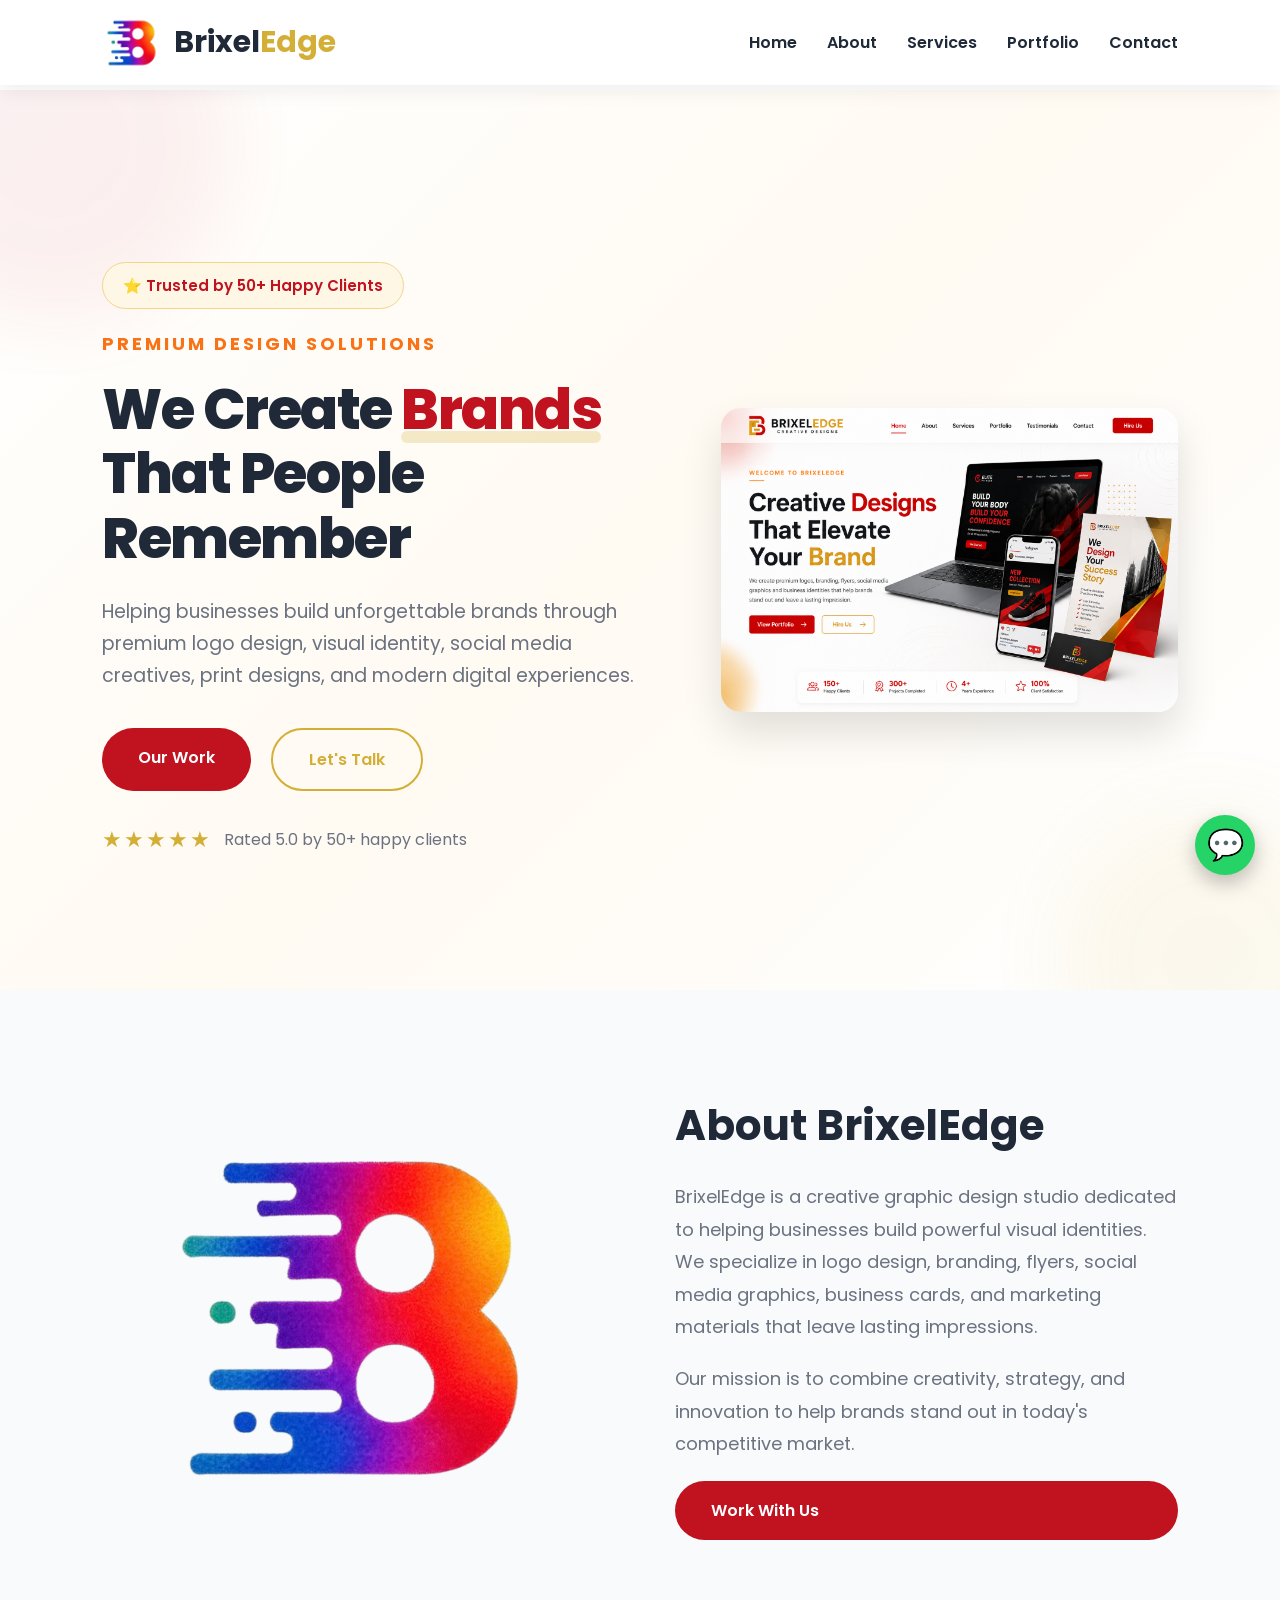
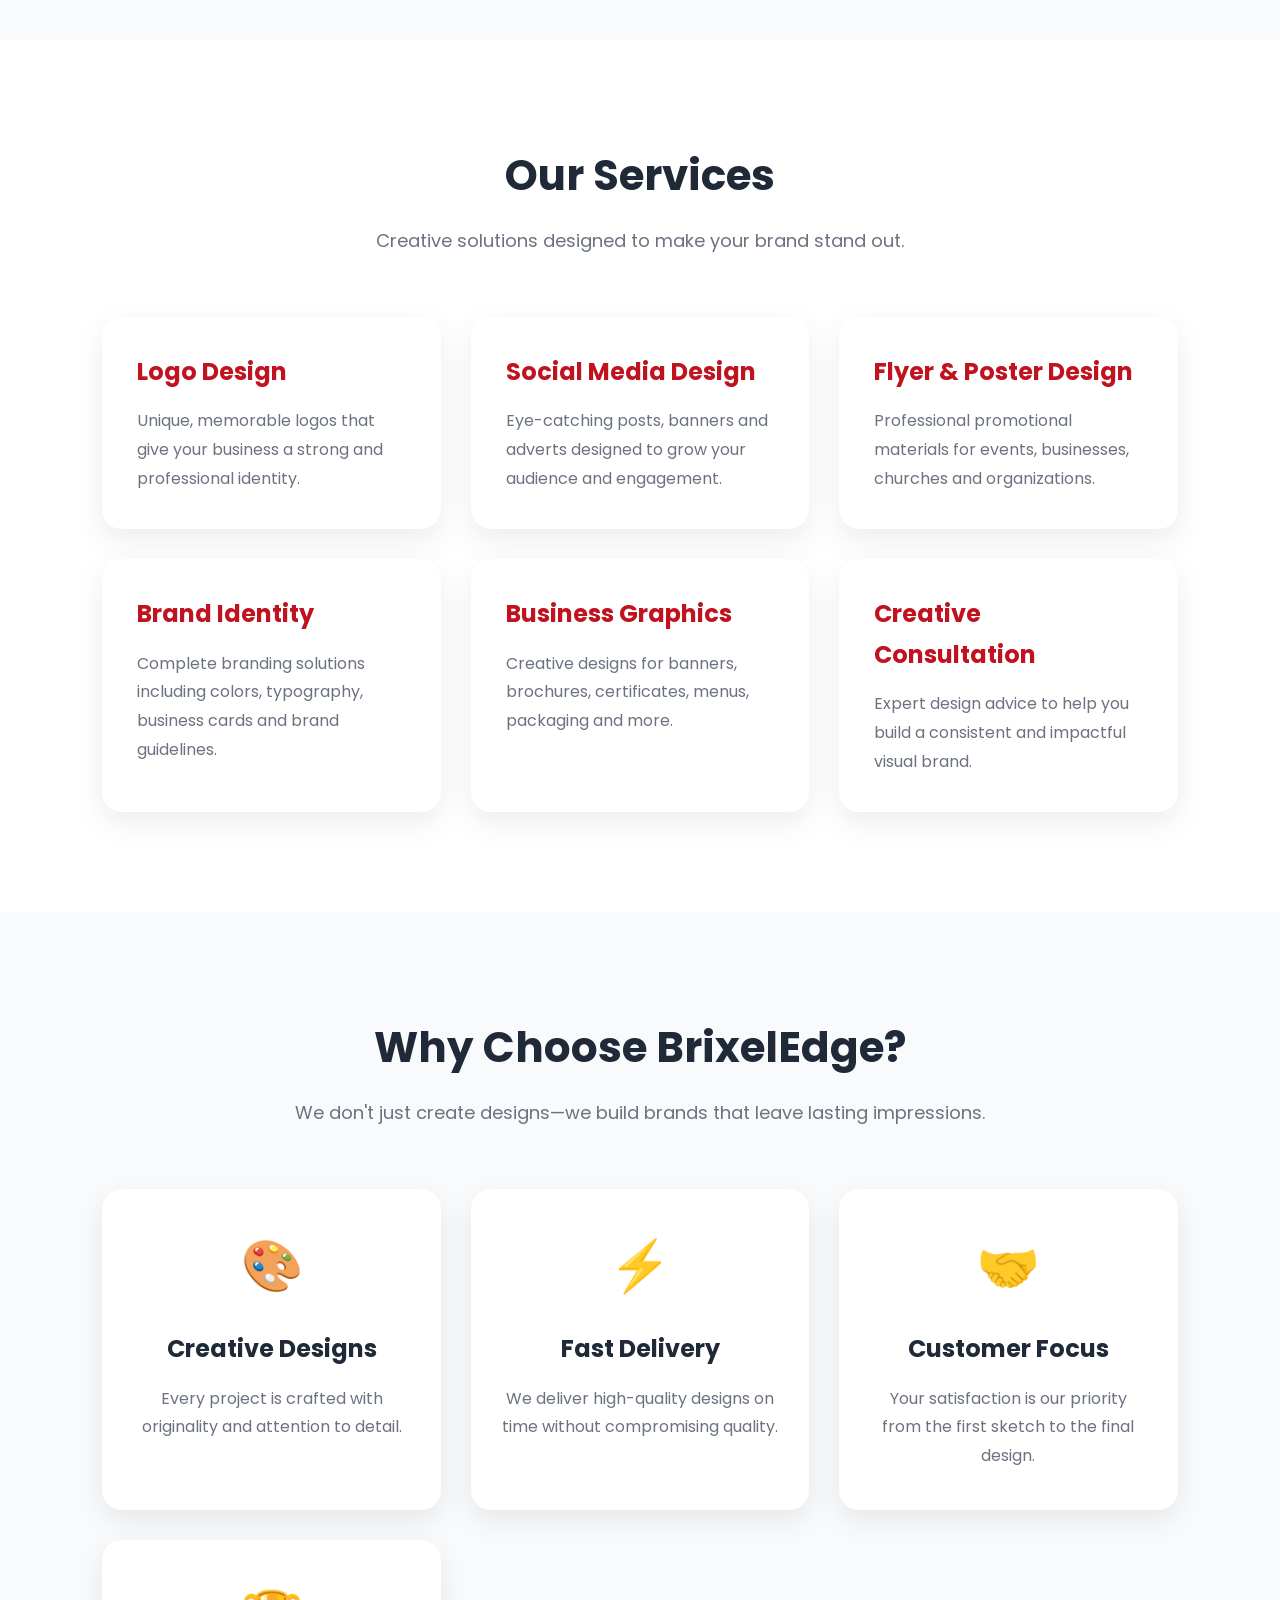
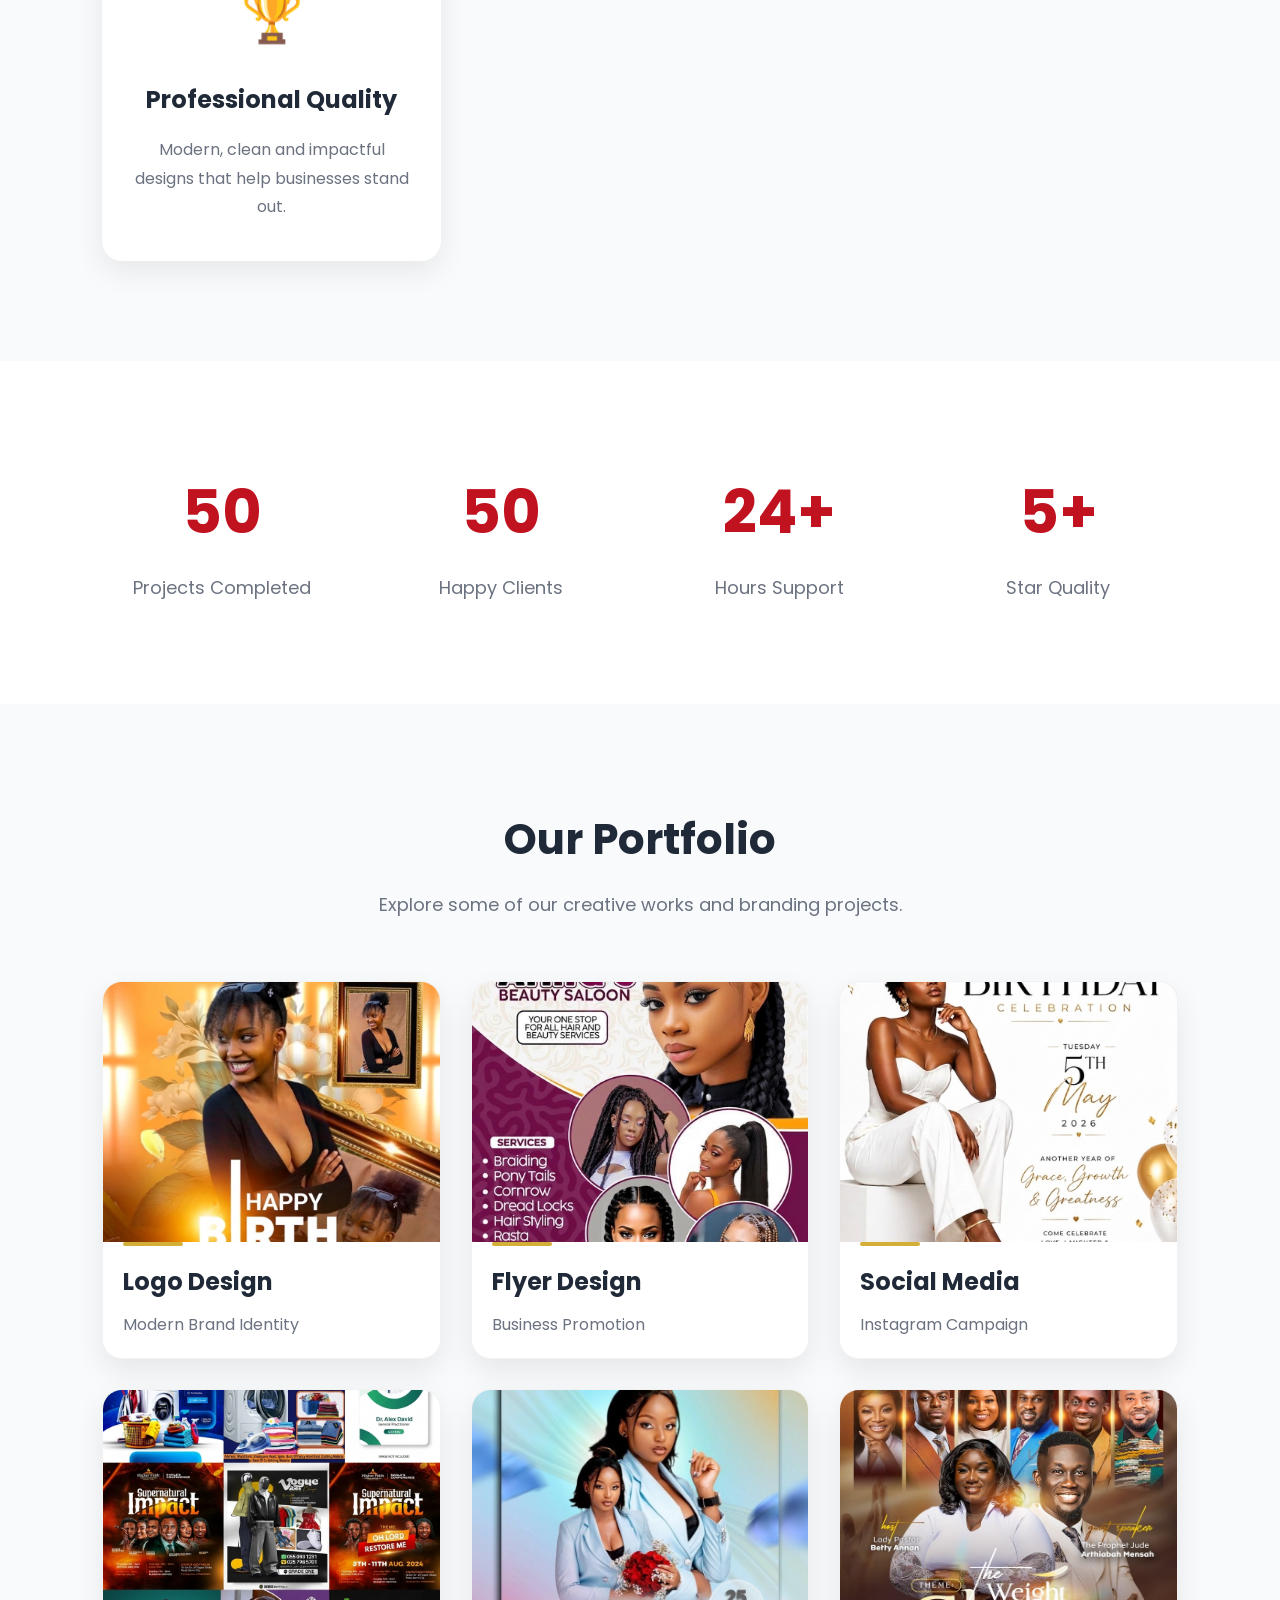
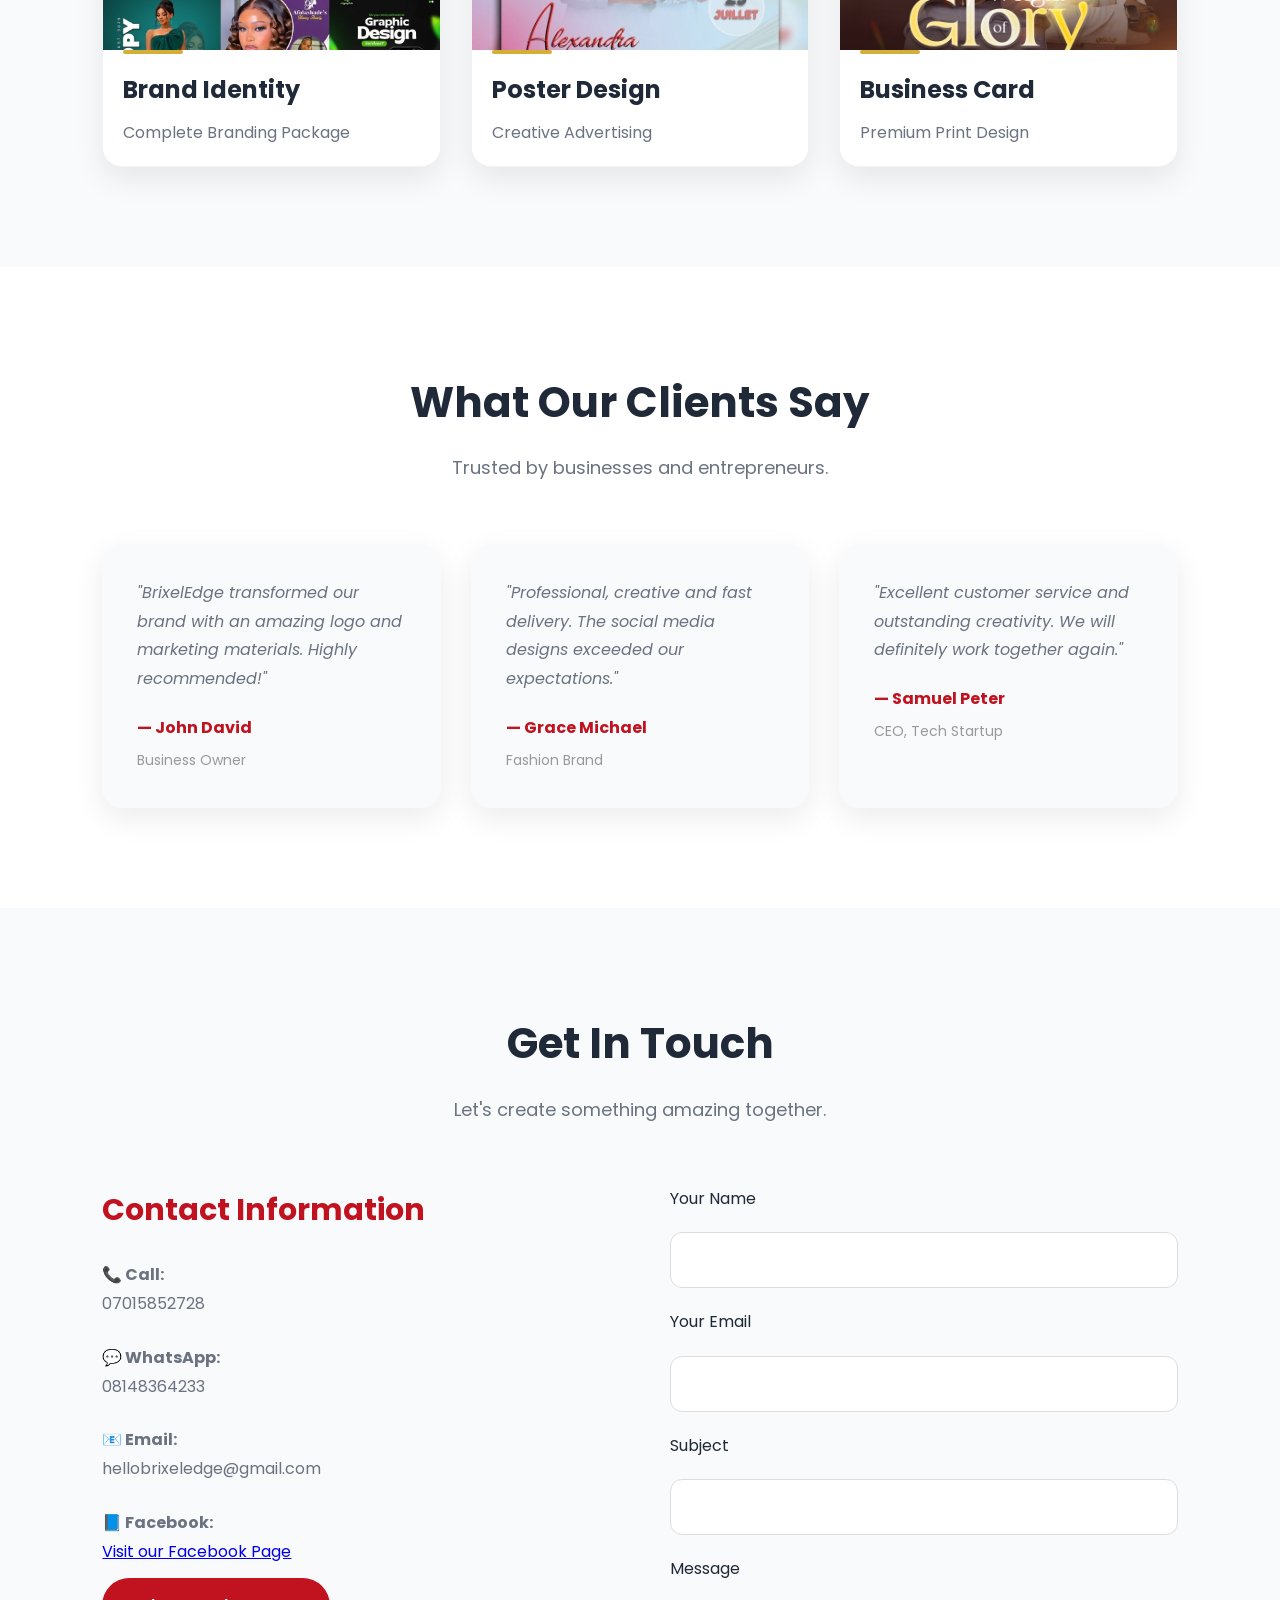
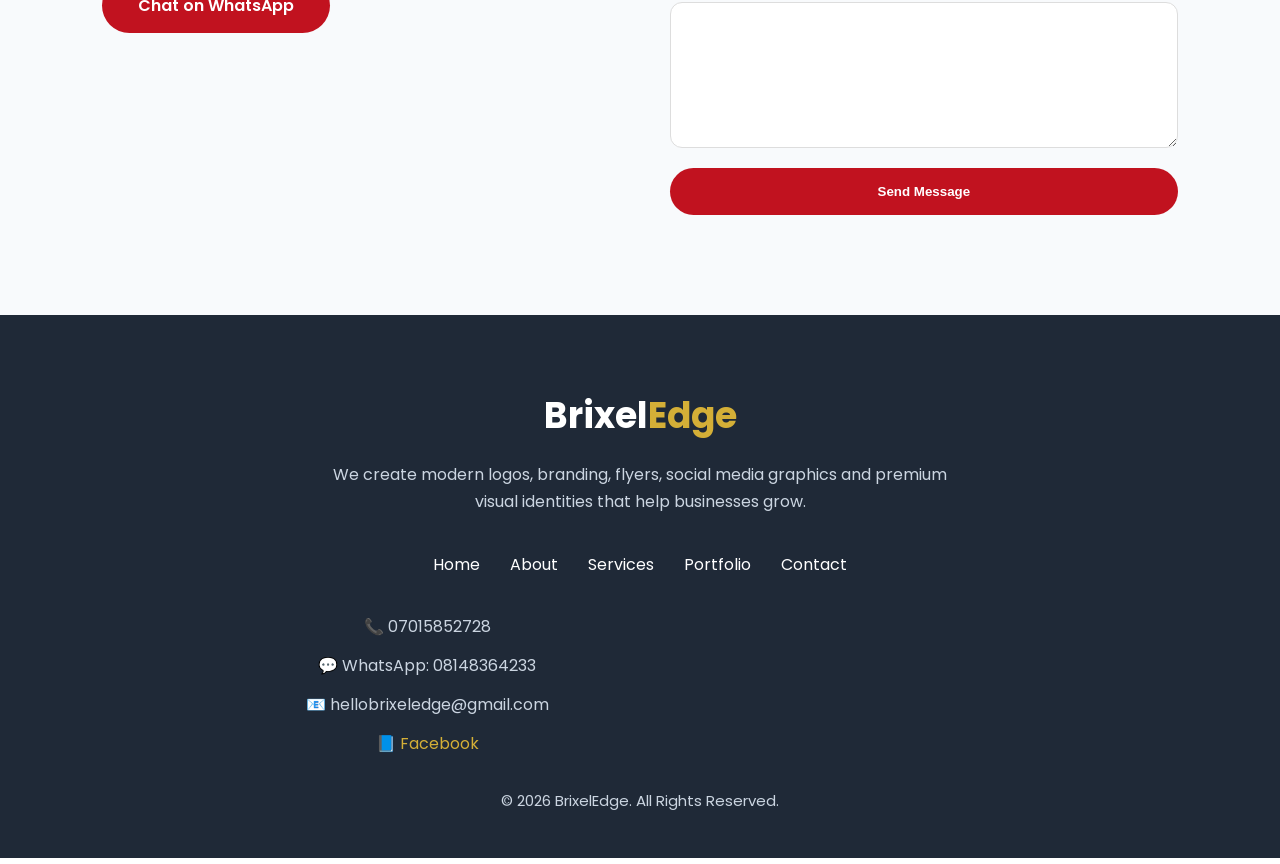
==== index-v2.html @ a03c3522 "Update index-v2.html" ====
<!DOCTYPE html>
<html lang="en">

<head>
<meta charset="UTF-8">
<meta name="viewport" content="width=device-width, initial-scale=1.0">

<title>BrixelEdge | Creative Graphic Design Studio</title>

<meta name="description" content="BrixelEdge is a creative graphic design studio.">

<link rel="stylesheet" href="style-v2.css">

<link rel="preconnect" href="https://fonts.googleapis.com">
<link href="https://fonts.googleapis.com/css2?family=Poppins:wght@300;400;500;600;700;800&display=swap" rel="stylesheet">
<link rel="manifest" href="manifest.json">
<script>
<link rel="apple-touch-icon" href="images/logo.png.png">
<meta name="apple-mobile-web-app-title" content="BrixelEdge">
<meta name="apple-mobile-web-app-capable" content="yes">
<meta name="apple-mobile-web-app-status-bar-style" content="black-translucent">

  if ('serviceWorker' in navigator) {
    navigator.serviceWorker.register('sw.js');
  }
</script>

</head>

<body>

<div id="preloader">
    <div class="loader-content">
        <img src="images/logo.png.png" alt="BrixelEdge Logo">
        <h2>Brixel<span>Edge</span></h2>
    </div>
</div>

<header>

<div class="logo">
<img src="images/logo.png.png" alt="BrixelEdge Logo">
<h1>Brixel<span>Edge</span></h1>
</div>

<button class="menu-toggle" id="menu-toggle">
☰
</button>

<nav id="nav-menu">

<ul>

<li><a href="#home">Home</a></li>

<li><a href="#about">About</a></li>

<li><a href="#services">Services</a></li>

<li><a href="#portfolio">Portfolio</a></li>

<li><a href="#contact">Contact</a></li>

</ul>

</nav>

</header>

<section class="hero fade-up" id="home">

    <div class="hero-text">
        <div class="hero-badge">
    ⭐ Trusted by 50+ Happy Clients
</div>

     <h4>PREMIUM DESIGN SOLUTIONS</h4>

<h1>
    We Create <span>Brands</span><br>
    That People Remember
</h1>

<p>
Helping businesses build unforgettable brands through premium logo design, visual identity, social media creatives, print designs, and modern digital experiences.
</p>
<div class="buttons">
    <a href="#portfolio" class="btn">Our Work</a>
    <a href="#contact" class="btn2">Let's Talk</a>
</div>
<div class="hero-rating">
    <span class="stars">★★★★★</span>
    <span>Rated 5.0 by 50+ happy clients</span>
</div>

    </div>

    <div class="hero-image">
        <img src="images/hero-design.png" alt="BrixelEdge Hero">
    </div>

</section>
<section id="about" class="about fade-up">

    <div class="about-image">
        <img src="images/logo.png.png" alt="BrixelEdge Logo">
    </div>

    <div class="about-content">

        <h2>About BrixelEdge</h2>

        <p>
            BrixelEdge is a creative graphic design studio dedicated to helping businesses build powerful visual identities. We specialize in logo design, branding, flyers, social media graphics, business cards, and marketing materials that leave lasting impressions.
        </p>

        <p>
            Our mission is to combine creativity, strategy, and innovation to help brands stand out in today's competitive market.
        </p>

        <a href="#contact" class="btn">Work With Us</a>

    </div>

</section>
<section id="services" class="services fade-up">

    <div class="section-title">
        <h2>Our Services</h2>
        <p>Creative solutions designed to make your brand stand out.</p>
    </div>

    <div class="services-grid">

        <div class="service-card">
            <h3>Logo Design</h3>

<p>
Unique, memorable logos that give your business a strong and professional identity.
</p>
        </div>

        <div class="service-card">
           <h3>Social Media Design</h3>

<p>
Eye-catching posts, banners and adverts designed to grow your audience and engagement.
</p>
        </div>

        <div class="service-card">
          <h3>Flyer & Poster Design</h3>

<p>
Professional promotional materials for events, businesses, churches and organizations.
</p>
        </div>

        <div class="service-card">
           <h3>Brand Identity</h3>

<p>
Complete branding solutions including colors, typography, business cards and brand guidelines.
</p>
        </div>

        <div class="service-card">
           <h3>Business Graphics</h3>

<p>
Creative designs for banners, brochures, certificates, menus, packaging and more.
</p>
        </div>

        <div class="service-card">
          <h3>Creative Consultation</h3>

<p>
Expert design advice to help you build a consistent and impactful visual brand.
</p>
        </div>

    </div>

</section>
<section id="why-us" class="why-us fade-up">

    <div class="section-title">
        <h2>Why Choose BrixelEdge?</h2>
        <p>We don't just create designs—we build brands that leave lasting impressions.</p>
    </div>

    <div class="why-grid">

        <div class="why-card">
            <div class="why-icon">🎨</div>
            <h3>Creative Designs</h3>
            <p>Every project is crafted with originality and attention to detail.</p>
        </div>

        <div class="why-card">
            <div class="why-icon">⚡</div>
            <h3>Fast Delivery</h3>
            <p>We deliver high-quality designs on time without compromising quality.</p>
        </div>

        <div class="why-card">
            <div class="why-icon">🤝</div>
            <h3>Customer Focus</h3>
            <p>Your satisfaction is our priority from the first sketch to the final design.</p>
        </div>

        <div class="why-card">
            <div class="why-icon">🏆</div>
            <h3>Professional Quality</h3>
            <p>Modern, clean and impactful designs that help businesses stand out.</p>
        </div>

    </div>

</section>
<section class="stats fade-up">

    <div class="stats-grid">

        <div class="stat-box">
            <h2 class="counter" data-target="100">0</h2>
            <p>Projects Completed</p>
        </div>

        <div class="stat-box">
            <h2 class="counter" data-target="50">0</h2>
            <p>Happy Clients</p>
        </div>

        <div class="stat-box">
            <h2 class="counter" data-target="24">0</h2>
            <p>Hours Support</p>
        </div>

        <div class="stat-box">
            <h2 class="counter" data-target="5">0</h2>
            <p>Star Quality</p>
        </div>

    </div>

</section>
<section id="portfolio" class="portfolio fade-up">

    <div class="section-title">
        <h2>Our Portfolio</h2>
        <p>Explore some of our creative works and branding projects.</p>
    </div>

    <div class="portfolio-grid">

        <div class="portfolio-card">
         <img src="images/portfolio1.png" alt="Portfolio 1" onclick="openImage(this.src)">
            <div class="portfolio-info">
                <h3>Logo Design</h3>
                <p>Modern Brand Identity</p>
            </div>
        </div>

        <div class="portfolio-card">
         <img src="images/portfolio2.png" alt="Portfolio 2" onclick="openImage(this.src)">
            <div class="portfolio-info">
                <h3>Flyer Design</h3>
                <p>Business Promotion</p>
            </div>
        </div>

        <div class="portfolio-card">
         <img src="images/portfolio3.png" alt="Portfolio 3" onclick="openImage(this.src)">
            <div class="portfolio-info">
                <h3>Social Media</h3>
                <p>Instagram Campaign</p>
            </div>
        </div>

        <div class="portfolio-card">
       <img src="images/portfolio4.png" alt="Portfolio 4" onclick="openImage(this.src)">
            <div class="portfolio-info">
                <h3>Brand Identity</h3>
                <p>Complete Branding Package</p>
            </div>
        </div>

        <div class="portfolio-card">
           <img src="images/portfolio5.jpeg" alt="Portfolio 5" onclick="openImage(this.src)">
            <div class="portfolio-info">
                <h3>Poster Design</h3>
                <p>Creative Advertising</p>
            </div>
        </div>

        <div class="portfolio-card">
           <img src="images/portfolio6.jpeg" alt="Portfolio 6" onclick="openImage(this.src)">
            <div class="portfolio-info">
                <h3>Business Card</h3>
                <p>Premium Print Design</p>
            </div>
        </div>

    </div>

</section>
<section id="testimonials" class="testimonials fade-up">

    <div class="section-title">
        <h2>What Our Clients Say</h2>
        <p>Trusted by businesses and entrepreneurs.</p>
    </div>

    <div class="testimonial-grid">

        <div class="testimonial-card">
            <p>
                "BrixelEdge transformed our brand with an amazing logo and marketing materials. Highly recommended!"
            </p>

            <h4>— John David</h4>
            <span>Business Owner</span>
        </div>

        <div class="testimonial-card">
            <p>
                "Professional, creative and fast delivery. The social media designs exceeded our expectations."
            </p>

            <h4>— Grace Michael</h4>
            <span>Fashion Brand</span>
        </div>

        <div class="testimonial-card">
            <p>
                "Excellent customer service and outstanding creativity. We will definitely work together again."
            </p>

            <h4>— Samuel Peter</h4>
            <span>CEO, Tech Startup</span>
        </div>

    </div>

</section>
<section id="contact" class="contact fade-up">

    <div class="section-title">
        <h2>Get In Touch</h2>
        <p>Let's create something amazing together.</p>
    </div>

    <div class="contact-container">

        <div class="contact-info">

           <h3>Contact Information</h3>

<p><strong>📞 Call:</strong><br>07015852728</p>

<p><strong>💬 WhatsApp:</strong><br>08148364233</p>

<p><strong>📧 Email:</strong><br>hellobrixeledge@gmail.com</p>

<p><strong>📘 Facebook:</strong><br>
<a href="https://www.facebook.com/share/1DG3oZrETn/?mibextid=wwXIfr" target="_blank">
Visit our Facebook Page
</a>
</p>

<a href="https://wa.me/2348148364233" class="btn" target="_blank">
Chat on WhatsApp
</a>

        </div>

      <form class="contact-form" action="https://formspree.io/f/xykqlvlw" method="POST">

    <label for="name">Your Name</label>
    <input type="text" id="name" name="name" required>

    <label for="email">Your Email</label>
    <input type="email" id="email" name="email" required>

    <label for="subject">Subject</label>
    <input type="text" id="subject" name="subject">

    <label for="message">Message</label>
    <textarea id="message" name="message" rows="6" required></textarea>

    <input type="hidden" name="_subject" value="New Contact Form Submission">

    <button type="submit" class="btn">
        Send Message
    </button>

</form>

    </div>

</section>
<footer>

    <div class="footer-content">

        <h2>Brixel<span>Edge</span></h2>

        <p>
            We create modern logos, branding, flyers, social media graphics and premium visual identities that help businesses grow.
        </p>

        <div class="footer-links">

            <a href="#home">Home</a>
            <a href="#about">About</a>
            <a href="#services">Services</a>
            <a href="#portfolio">Portfolio</a>
            <a href="#contact">Contact</a>

        </div>

        <div class="footer-contact">

            <p>📞 07015852728</p>

            <p>💬 WhatsApp: 08148364233</p>

            <p>📧 hellobrixeledge@gmail.com</p>

            <p>
                📘
                <a href="https://www.facebook.com/share/1DG3oZrETn/?mibextid=wwXIfr" target="_blank">
                    Facebook
                </a>
            </p>

        </div>

        <p class="copyright">
            © 2026 BrixelEdge. All Rights Reserved.
        </p>

    </div>

</footer>

<a href="https://wa.me/2348148364233"
   class="whatsapp-float"
   target="_blank">
    💬
</a>
<div id="lightbox" class="lightbox">

    <span class="close" onclick="closeImage()">&times;</span>

    <img id="lightbox-img" src="" alt="Portfolio Preview">

</div>
<button id="topBtn" title="Go to top">↑</button>
<script src="script.js"></script>

</body>

</html>
---- style-v2.css ----
/* ===========================
   BRIXELEDGE V2
=========================== */

*{
    margin:0;
    padding:0;
    box-sizing:border-box;
    scroll-behavior:smooth;
}

body{
    font-family:'Poppins',sans-serif;
    background:#FFFFFF;
    color:#1F2937;
    line-height:1.7;
    padding-top:90px;
}

/* ===========================
   HEADER
=========================== */

header{
    position:fixed;
    top:0;
    left:0;
    width:100%;
    height:85px;
    background:#FFFFFF;
    display:flex;
    justify-content:space-between;
    align-items:center;
    padding:0 8%;
    box-shadow:0 4px 20px rgba(0,0,0,.08);
    z-index:1000;
}

/* Logo */

.logo{
    display:flex;
    align-items:center;
    gap:12px;
}

.logo img{
    width:60px;
    height:60px;
    object-fit:contain;
}

.logo h1{
    font-size:30px;
    font-weight:700;
    color:#1F2937;
}

.logo span{
    color:#D4AF37;
}

/* Navigation */

nav ul{
    display:flex;
    list-style:none;
    gap:30px;
}

nav ul li a{
    text-decoration:none;
    color:#1F2937;
    font-weight:600;
    font-size:16px;
    transition:.3s;
    position:relative;
}

nav ul li a:hover{
    color:#C1121F;
}

nav ul li a::after{
    content:"";
    position:absolute;
    left:0;
    bottom:-6px;
    width:0;
    height:2px;
    background:#C1121F;
    transition:.3s;
}

nav ul li a:hover::after{
    width:100%;
}

/* Hamburger */

.menu-toggle{
    display:none;
    background:none;
    border:none;
    font-size:36px;
    color:#C1121F;
    cursor:pointer;
}
/* ===========================
   HERO
=========================== */

.hero{
    min-height:100vh;
    display:grid;
    grid-template-columns:1.1fr 0.9fr;
    align-items:center;
    gap:60px;
    padding:120px 8% 80px;
    background:linear-gradient(135deg,#ffffff,#fffaf2,#ffffff);
    position:relative;
    overflow:hidden;
}

.hero::before{
    content:"";
    position:absolute;
    width:350px;
    height:350px;
    background:#C1121F;
    opacity:.06;
    border-radius:50%;
    top:-120px;
    left:-120px;
    filter:blur(40px);
}

.hero::after{
    content:"";
    position:absolute;
    width:300px;
    height:300px;
    background:#D4AF37;
    opacity:.08;
    border-radius:50%;
    bottom:-120px;
    right:-80px;
    filter:blur(40px);
}

.hero-text{
    position:relative;
    z-index:2;
}
.hero-badge{
    display:inline-block;
    background:#FFF7E6;
    color:#C1121F;
    padding:10px 20px;
    border-radius:50px;
    font-size:15px;
    font-weight:600;
    margin-bottom:20px;
    border:1px solid #F3D58A;
}

.hero-text h4{
    color:#F97316;
    font-size:18px;
    letter-spacing:3px;
    margin-bottom:18px;
}

.hero-text h1{
    font-size:56px;
    line-height:1.15;
    color:#1F2937;
    margin-bottom:25px;
    font-weight:800;
    letter-spacing:-1.5px;
}

.hero-text h1 span{
    color:#C1121F;
    position:relative;
}
.hero-text h1 span::after{
    content:"";
    position:absolute;
    left:0;
    bottom:6px;
    width:100%;
    height:12px;
    background:#D4AF37;
    opacity:.25;
    z-index:-1;
    border-radius:30px;
}

.hero-text p{
    max-width:550px;
    color:#6B7280;
    font-size:19px;
    margin-bottom:35px;
}

.hero-image{
    display:flex;
    justify-content:center;
    align-items:center;
    position:relative;
    z-index:2;
}

.hero-image img{
    width:100%;
    max-width:480px;
    height:auto;
    border-radius:20px;
    box-shadow:0 20px 40px rgba(0,0,0,.12);
    animation:float 4s ease-in-out infinite;
}
.hero-image img{
    animation:float 4s ease-in-out infinite;
}

@keyframes float{

    0%{
        transform:translateY(0);
    }

    50%{
        transform:translateY(-15px);
    }

    100%{
        transform:translateY(0);
    }

}
/* ===========================
   ABOUT
=========================== */

.about{
    display:grid;
    grid-template-columns:1fr 1fr;
    gap:70px;
    align-items:center;
    padding:100px 8%;
    background:#F8FAFC;
}

.about-image{
    display:flex;
    justify-content:center;
}

.about-image img{
    width:100%;
    max-width:420px;
    height:auto;
    display:block;
}

.about-content h2{
    font-size:42px;
    color:#1F2937;
    margin-bottom:20px;
}

.about-content p{
    font-size:18px;
    color:#6B7280;
    margin-bottom:20px;
    line-height:1.8;
}
.about-content{
    display:flex;
    flex-direction:column;
    justify-content:center;
}
/* ===========================
   STATISTICS
=========================== */

.stats{
    padding:80px 8%;
    background:transparent;
}

.stats-grid{
    display:grid;
    grid-template-columns:repeat(auto-fit,minmax(220px,1fr));
    gap:40px;
    align-items:center;
}

.stat-box{
    text-align:center;
    padding:20px;
}

.stat-box h2{
    font-size:60px;
    color:#C1121F;
    font-weight:700;
    margin-bottom:10px;
}

.stat-box p{
    font-size:18px;
    color:#6B7280;
    margin:0;
}
/* ===========================
   PORTFOLIO
=========================== */

.portfolio{
    padding:100px 8%;
    background:#F8FAFC;
}

.portfolio-grid{
    display:grid;
    grid-template-columns:repeat(auto-fit,minmax(320px,1fr));
    gap:30px;
    align-items:start;
}

.portfolio-card{
    background:#FFFFFF;
    border-radius:20px;
    overflow:hidden;
    box-shadow:0 12px 30px rgba(0,0,0,.08);
    transition:all .4s ease;
    border:1px solid rgba(0,0,0,.05);
}

.portfolio-card:hover{
    transform:translateY(-12px);
    box-shadow:0 25px 50px rgba(0,0,0,.15);
    border-color:#D4AF37;
}

.portfolio-card img{
    width:100%;
    height:260px;
    object-fit:cover;
    display:block;
    transition:transform .5s ease;
}

.portfolio-card:hover img{
    transform:scale(1.08);
}

.portfolio-info h3{
    margin-bottom:8px;
    font-size:24px;
    color:#1F2937;
    font-weight:700;
}

.portfolio-info p{
    color:#6B7280;
    font-size:16px;
}

.portfolio-info{
    padding:20px;
    background:#fff;
    flex:1;
    position:relative;
}

.portfolio-info::before{
    content:"";
    position:absolute;
    top:0;
    left:20px;
    width:60px;
    height:4px;
    background:#D4AF37;
    border-radius:10px;
}
/* ===========================
   TESTIMONIALS
=========================== */

.testimonials{
    padding:100px 8%;
    background:#FFFFFF;
}

.testimonial-grid{
    display:grid;
    grid-template-columns:repeat(auto-fit,minmax(300px,1fr));
    gap:30px;
}

.testimonial-card{
    background:#F8FAFC;
    padding:35px;
    border-radius:20px;
    box-shadow:0 10px 30px rgba(0,0,0,.08);
    transition:.3s;
}

.testimonial-card:hover{
    transform:translateY(-8px);
}

.testimonial-card p{
    color:#6B7280;
    line-height:1.8;
    font-style:italic;
    margin-bottom:20px;
}

.testimonial-card h4{
    color:#C1121F;
    margin-bottom:5px;
}

.testimonial-card span{
    color:#999;
    font-size:14px;
}
.buttons{
    display:flex;
    gap:20px;
    margin-top:20px;
    flex-wrap:wrap;
}
/* ===========================
   CONTACT
=========================== */

.contact{
    padding:100px 8%;
    background:#F8FAFC;
}

.contact-container{
    display:grid;
    grid-template-columns:1fr 1fr;
    gap:60px;
    align-items:start;
}

.contact-info h3{
    color:#C1121F;
    margin-bottom:25px;
    font-size:30px;
}

.contact-info p{
    margin-bottom:25px;
    color:#6B7280;
    line-height:1.8;
}

.contact-form{
    display:flex;
    flex-direction:column;
    gap:20px;
}

.contact-form input,
.contact-form textarea{
    padding:18px;
    border:1px solid #ddd;
    border-radius:12px;
    font-size:16px;
    outline:none;
}

.contact-form input:focus,
.contact-form textarea:focus{
    border-color:#C1121F;
}

.contact-form button{
    border:none;
    cursor:pointer;
}
/* ===========================
   FOOTER
=========================== */

footer{
    background:#1F2937;
    color:#FFFFFF;
    padding:70px 8% 30px;
    text-align:center;
}

.footer-content h2{
    font-size:36px;
    margin-bottom:15px;
}

.footer-content h2 span{
    color:#D4AF37;
}

.footer-content p{
    color:#CBD5E1;
    max-width:650px;
    margin:15px auto;
}

.footer-links{
    display:flex;
    justify-content:center;
    gap:30px;
    flex-wrap:wrap;
    margin:35px 0;
}

.footer-links a{
    color:#FFFFFF;
    text-decoration:none;
    transition:.3s;
}

.footer-links a:hover{
    color:#F97316;
}
.footer-contact{
    margin:30px 0;
}

.footer-contact p{
    margin:12px 0;
}

.footer-contact a{
    color:#D4AF37;
    text-decoration:none;
}

.footer-contact a:hover{
    color:#F97316;
}
/* ===========================
   WHATSAPP BUTTON
=========================== */

.whatsapp-float{
    position:fixed;
    right:25px;
    bottom:25px;
    width:60px;
    height:60px;
    background:#25D366;
    color:white;
    border-radius:50%;
    display:flex;
    justify-content:center;
    align-items:center;
    text-decoration:none;
    font-size:30px;
    box-shadow:0 8px 20px rgba(0,0,0,.25);
    transition:.3s;
    z-index:999;
}

.whatsapp-float:hover{
    transform:scale(1.1);
}
.copyright{
    margin-top:30px;
    font-size:15px;
    color:#94A3B8;
}
/* ===========================
   SERVICES
=========================== */

.services{
    padding:100px 8%;
    background:#FFFFFF;
}

.section-title{
    text-align:center;
    margin-bottom:60px;
}

.section-title h2{
    font-size:42px;
    color:#1F2937;
    margin-bottom:15px;
}

.section-title p{
    color:#6B7280;
    font-size:18px;
}

.services-grid{
    display:grid;
    grid-template-columns:repeat(auto-fit,minmax(280px,1fr));
    gap:30px;
}

.service-card{
    background:#FFFFFF;
    border-radius:20px;
    padding:35px;
    box-shadow:0 10px 30px rgba(0,0,0,.08);
    transition:.3s;
}

.service-card:hover{
    transform:translateY(-10px);
    border-bottom:5px solid #C1121F;
}

.service-card h3{
    color:#C1121F;
    margin-bottom:15px;
    font-size:24px;
}

.service-card p{
    color:#6B7280;
    line-height:1.8;
}
/* ===========================
   WHY CHOOSE US
=========================== */

.why-us{
    padding:100px 8%;
    background:#F8FAFC;
}

.why-grid{
    display:grid;
    grid-template-columns:repeat(auto-fit,minmax(250px,1fr));
    gap:30px;
    margin-top:50px;
}

.why-card{
    background:#FFFFFF;
    padding:35px 30px;
    border-radius:20px;
    text-align:center;
    box-shadow:0 10px 30px rgba(0,0,0,.08);
    transition:.35s;
    border-bottom:4px solid transparent;
}

.why-card:hover{
    transform:translateY(-10px);
    border-bottom:4px solid #C1121F;
    box-shadow:0 20px 40px rgba(0,0,0,.12);
}

.why-icon{
    font-size:50px;
    margin-bottom:20px;
}

.why-card h3{
    font-size:24px;
    color:#1F2937;
    margin-bottom:15px;
}

.why-card p{
    color:#6B7280;
    line-height:1.8;
}

.btn,
.btn2{
    padding:16px 36px;
    border-radius:50px;
    text-decoration:none;
    font-weight:600;
    transition:.3s;
}

.btn{
    background:#C1121F;
    color:#fff;
}

.btn:hover{
    background:#F97316;
    transform:translateY(-3px);
}

.btn2{
    border:2px solid #D4AF37;
    color:#D4AF37;
}

.btn2:hover{
    background:#D4AF37;
    color:#1F2937;
    transform:translateY(-3px);
}
.hero-rating{
    display:flex;
    align-items:center;
    gap:12px;
    margin-top:30px;
    font-size:16px;
    color:#6B7280;
    flex-wrap:wrap;
}

.stars{
    color:#D4AF37;
    font-size:22px;
    letter-spacing:2px;
}

/* ===========================
   MOBILE
=========================== */

@media (max-width:768px){

header{
    padding:0 5%;
}
.why-grid{
    grid-template-columns:1fr;
}
.stats-grid{
    grid-template-columns:repeat(2,1fr);
    gap:25px;
}

.stat-box h2{
    font-size:48px;
}

.stat-box{
    padding:10px;
}

.logo img{
    width:50px;
    height:50px;
}

.logo h1{
    font-size:24px;
}

.menu-toggle{
    display:block;
}

nav{
    display:none;
    position:absolute;
    top:85px;
    left:0;
    width:100%;
    background:#FFFFFF;
    box-shadow:0 10px 20px rgba(0,0,0,.08);
}
.about{
    grid-template-columns:1fr;
    text-align:center;
}

.about-image{
    order:-1;
}
nav.active{
    display:block;
}
.hero{
    grid-template-columns:1fr;
    text-align:center;
    gap:50px;
    padding:120px 6% 60px;
}

.hero-text h1{
    font-size:42px;
}

.hero-text p{
    margin:0 auto 30px;
}

.buttons{
    justify-content:center;
}

.hero-image img{
    max-width:320px;
}
.contact-container{
    grid-template-columns:1fr;
}
nav ul{
    display:flex;
    flex-direction:column;
    gap:20px;
    padding:25px 0;
    align-items:center;
}
.service-card{
    border:1px solid #eee;
}

.service-card:hover{
    transform:translateY(-12px);
    box-shadow:0 20px 45px rgba(0,0,0,.12);
}

.service-card h3{
    margin:20px 0 15px;
    color:#C1121F;
}

.service-card p{
    color:#6B7280;
    line-height:1.8;
}

}  /* <-- Add this line */

/* ===========================
   LIGHTBOX
=========================== */
.lightbox{
    display:none;
    position:fixed;
    top:0;
    left:0;
    width:100%;
    height:100%;
    background:rgba(0,0,0,.9);
    justify-content:center;
    align-items:center;
    z-index:9999;
}

.lightbox img{
    max-width:90%;
    max-height:85%;
    border-radius:12px;
    box-shadow:0 20px 50px rgba(0,0,0,.4);
}

.close{
    position:absolute;
    top:25px;
    right:40px;
    font-size:50px;
    color:#fff;
    cursor:pointer;
    font-weight:bold;
}

.portfolio-card img{
    cursor:pointer;
}
/* ===========================
   SCROLL ANIMATIONS
=========================== */

.fade-up{
    opacity:0;
    transform:translateY(50px);
    transition:all .8s ease;
}

.fade-up.show{
    opacity:1;
    transform:translateY(0);
}
/* ===========================
   BACK TO TOP BUTTON
=========================== */

#topBtn{
    display:none;
    position:fixed;
    bottom:140px;
    right:25px;
    z-index:999;
    border:none;
    outline:none;
    background:#C1121F;
    color:#fff;
    cursor:pointer;
    width:55px;
    height:55px;
    border-radius:50%;
    font-size:24px;
    box-shadow:0 10px 25px rgba(0,0,0,.2);
    transition:.3s;
}

#topBtn:hover{
    background:#F97316;
    transform:translateY(-5px);
}
/* ===========================
   PRELOADER
=========================== */

#preloader{
    position:fixed;
    top:0;
    left:0;
    width:100%;
    height:100%;
    background:#ffffff;
    display:flex;
    justify-content:center;
    align-items:center;
    z-index:9999;
    transition:opacity .6s ease, visibility .6s ease;
}

.loader-content{
    display:flex;
    flex-direction:column;
    align-items:center;
}

.loader-content img{
    width:90px;
    height:90px;
    object-fit:contain;
    animation:spin 2s linear infinite;
}

.loader-content h2{
    margin-top:20px;
    font-size:32px;
    color:#1F2937;
}

.loader-content span{
    color:#D4AF37;
}

@keyframes spin{
    from{
        transform:rotate(0deg);
    }
    to{
        transform:rotate(360deg);
    }
}

#preloader.hide{
    opacity:0;
    visibility:hidden;
}
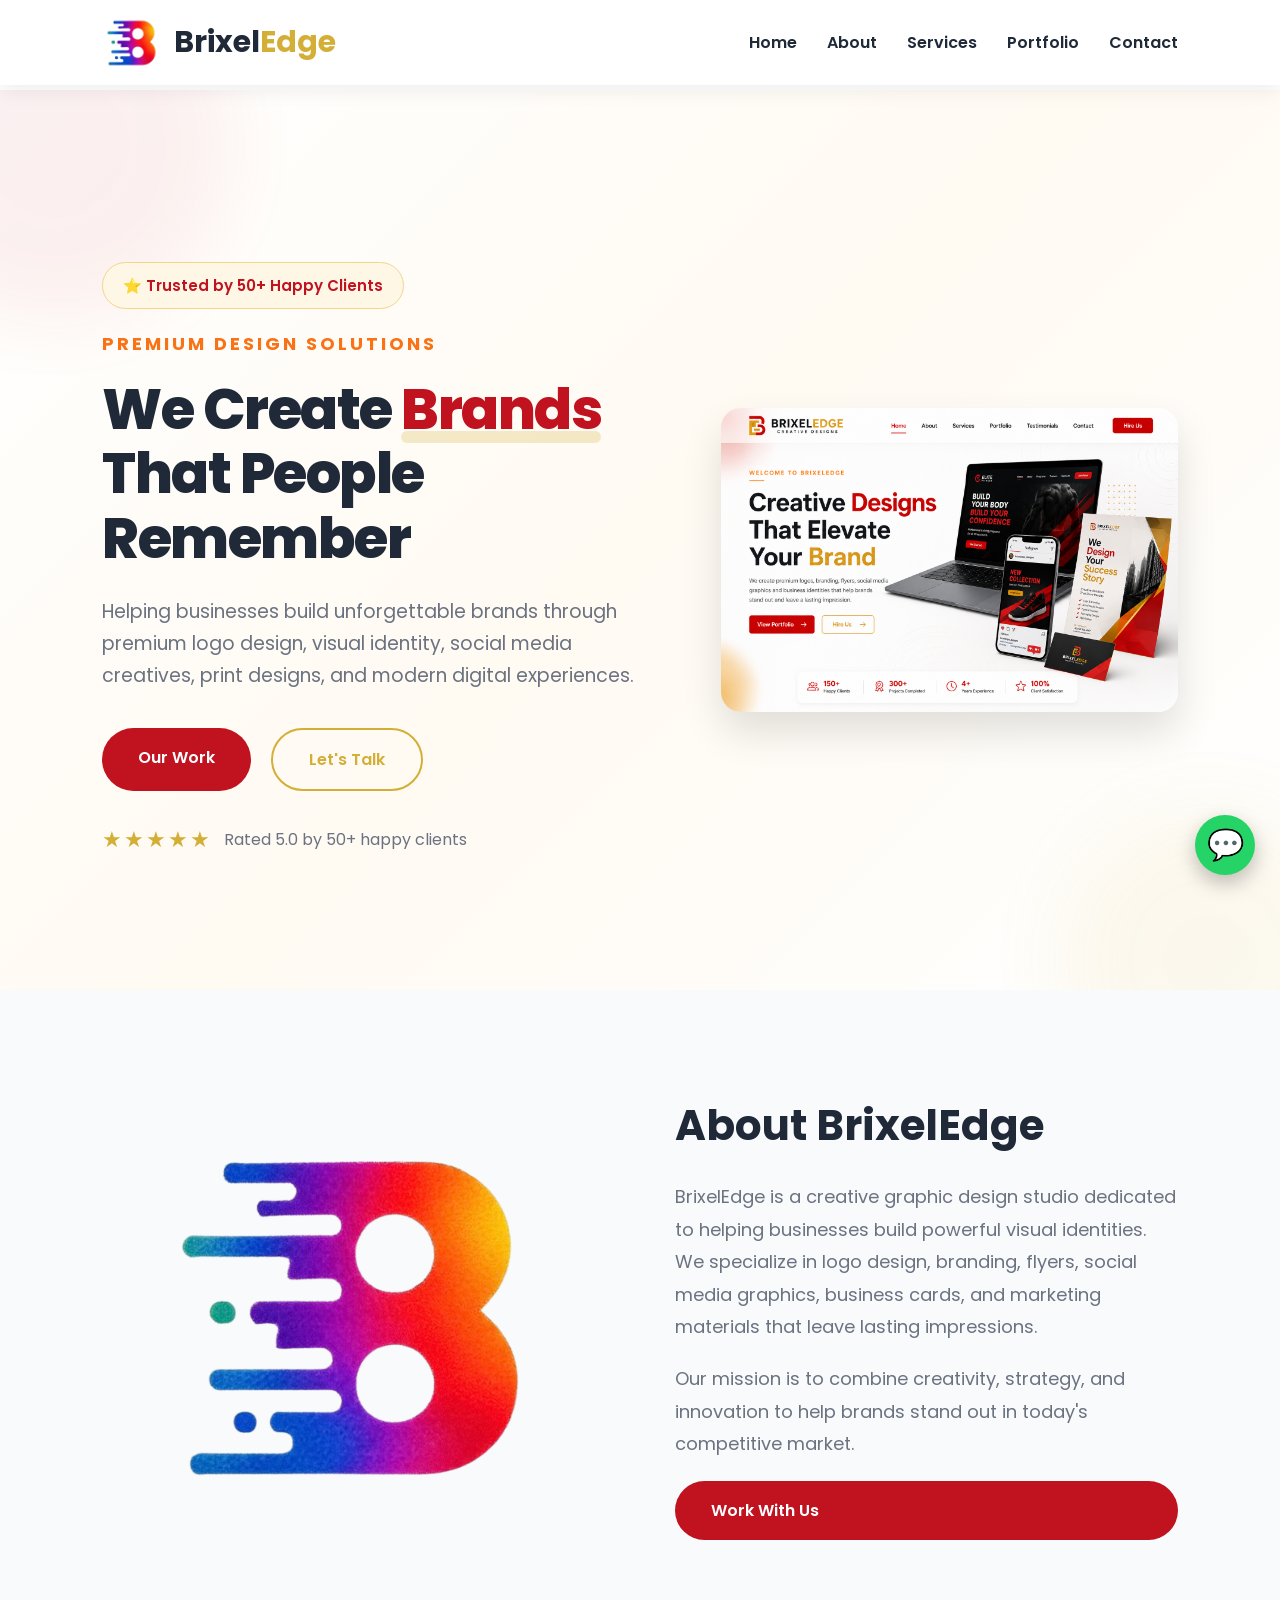
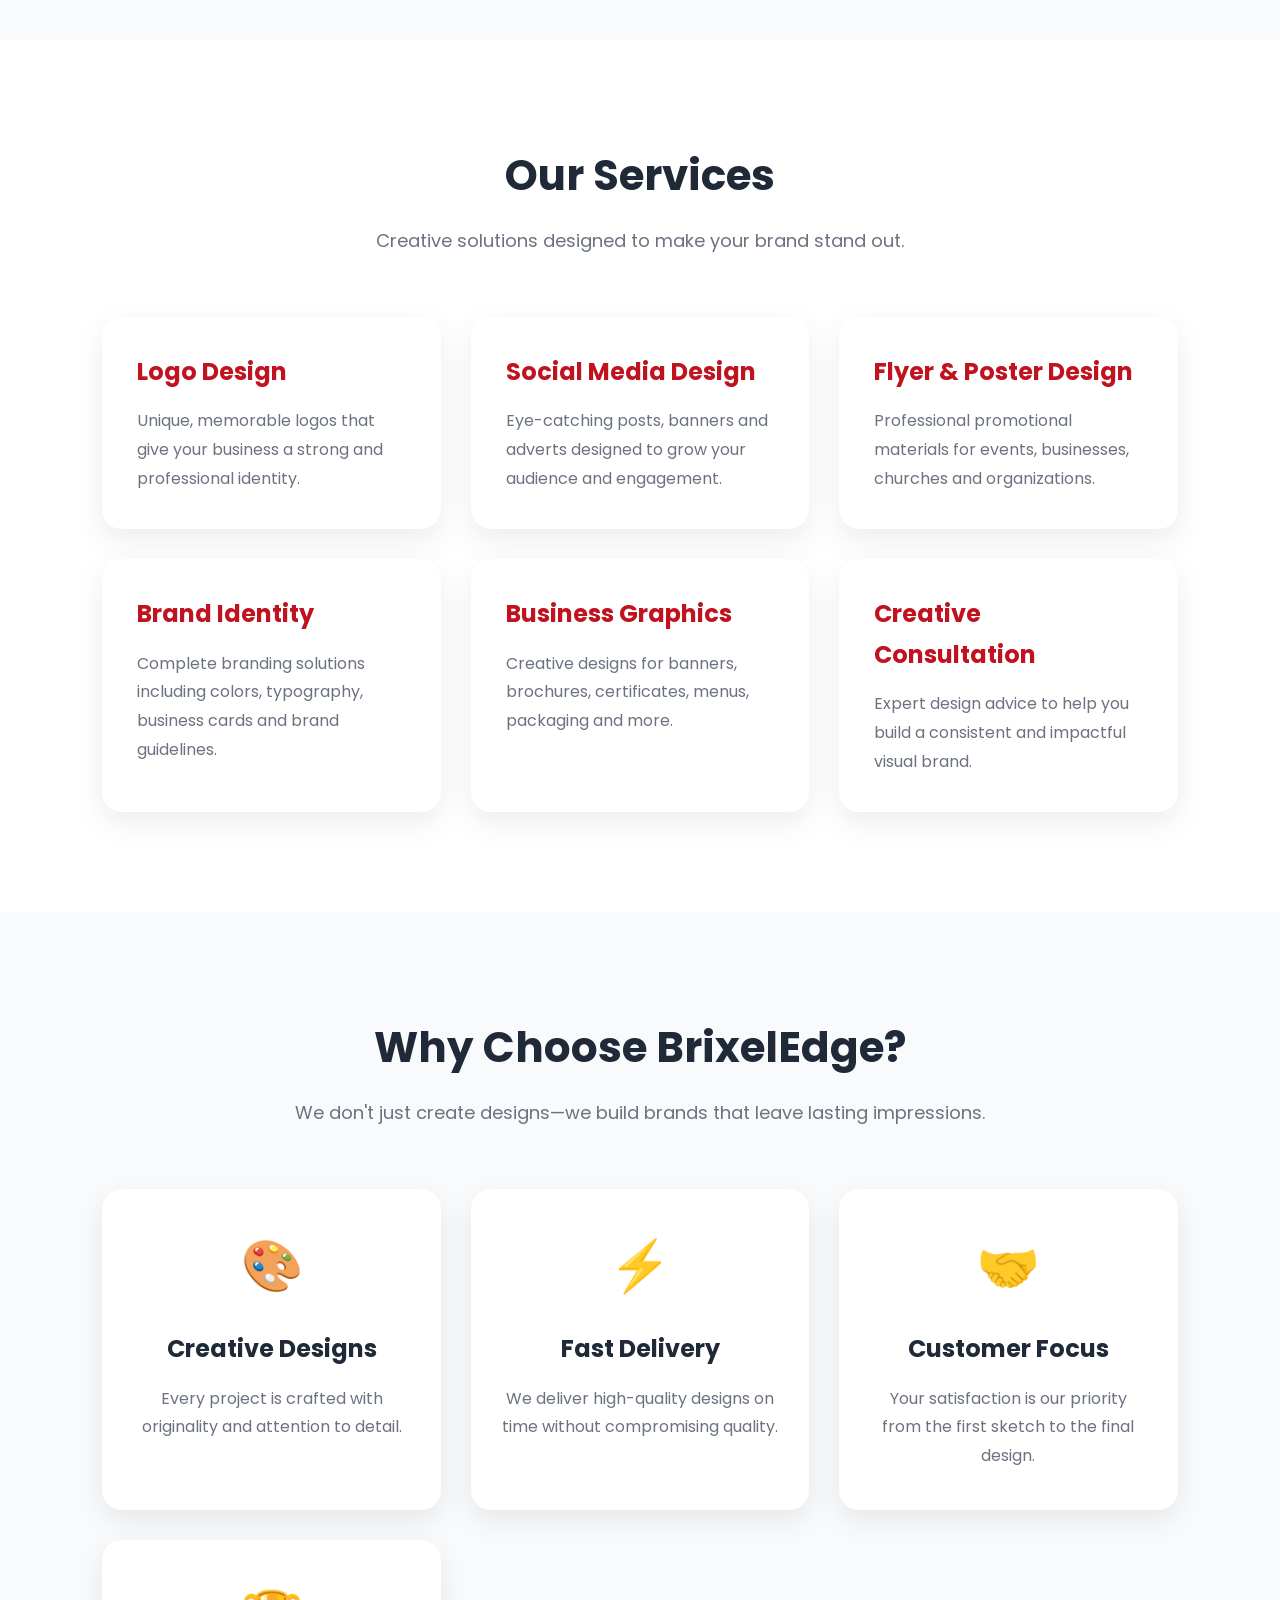
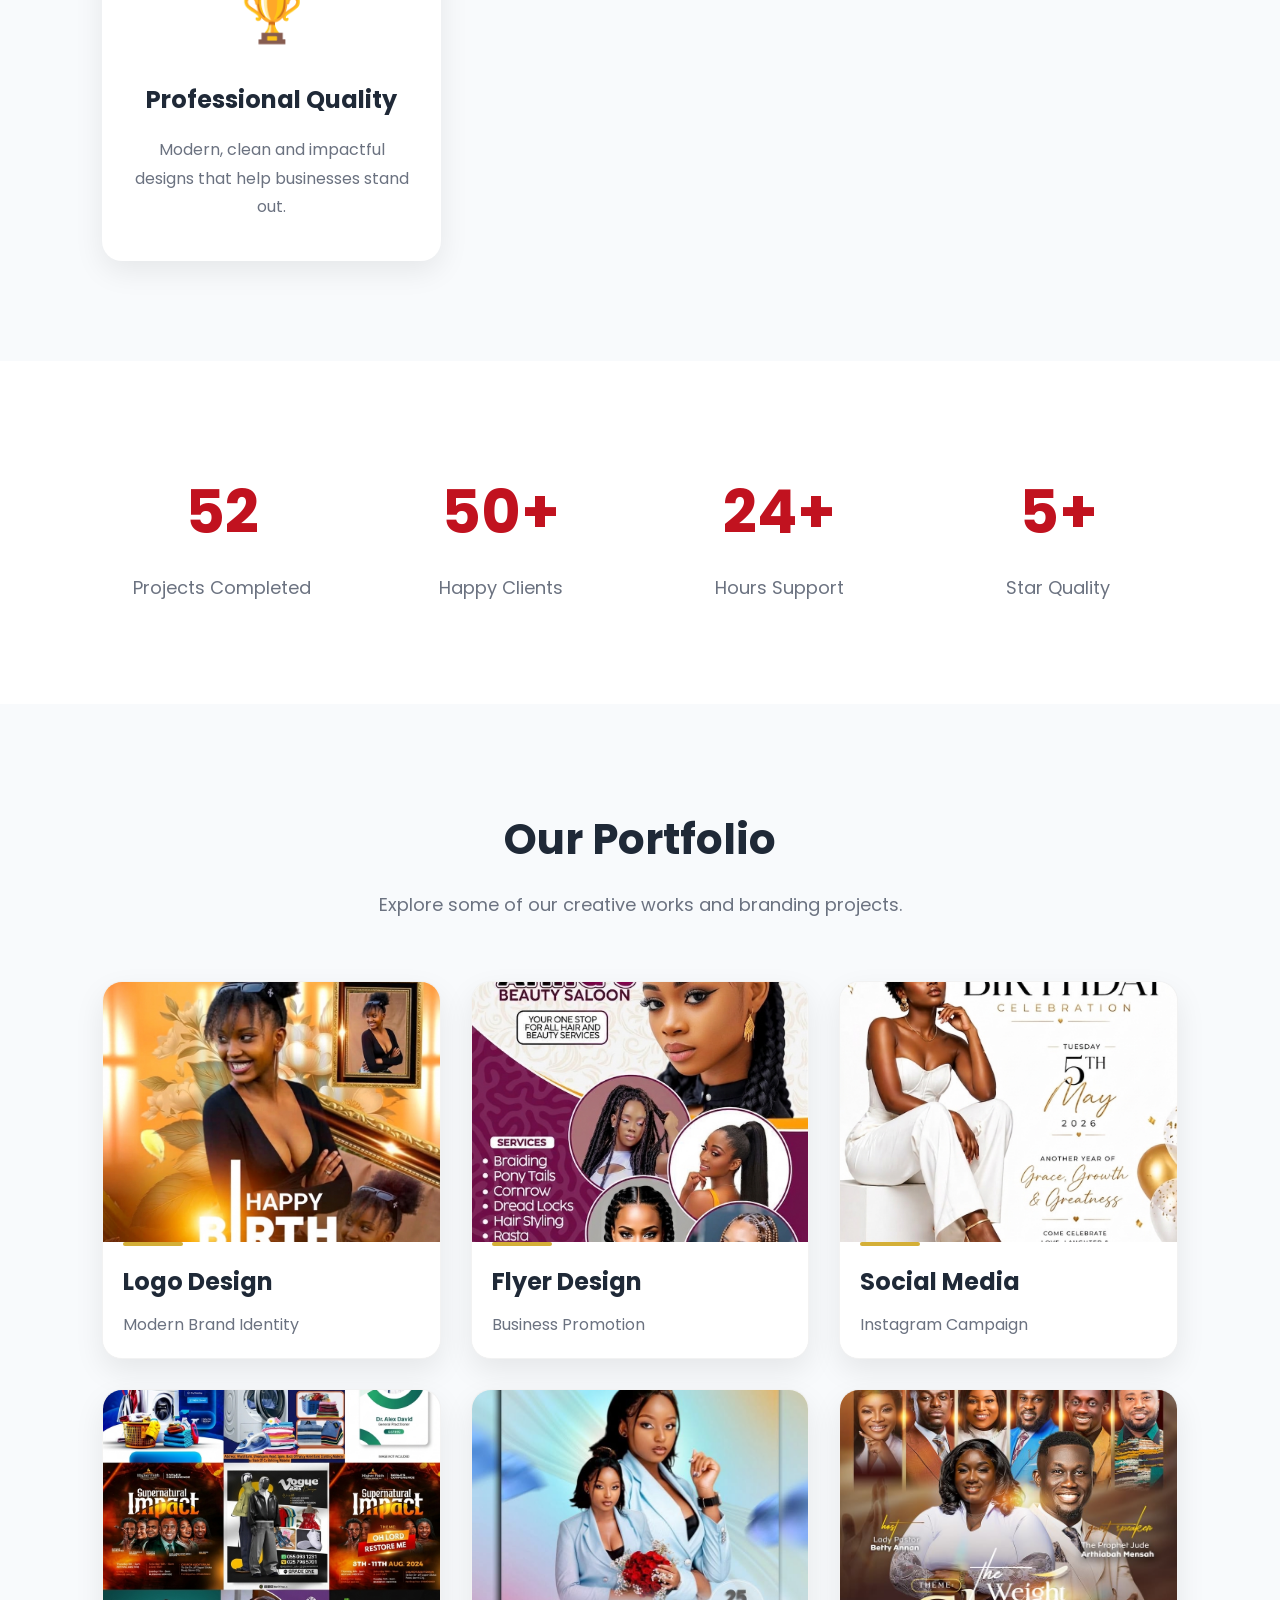
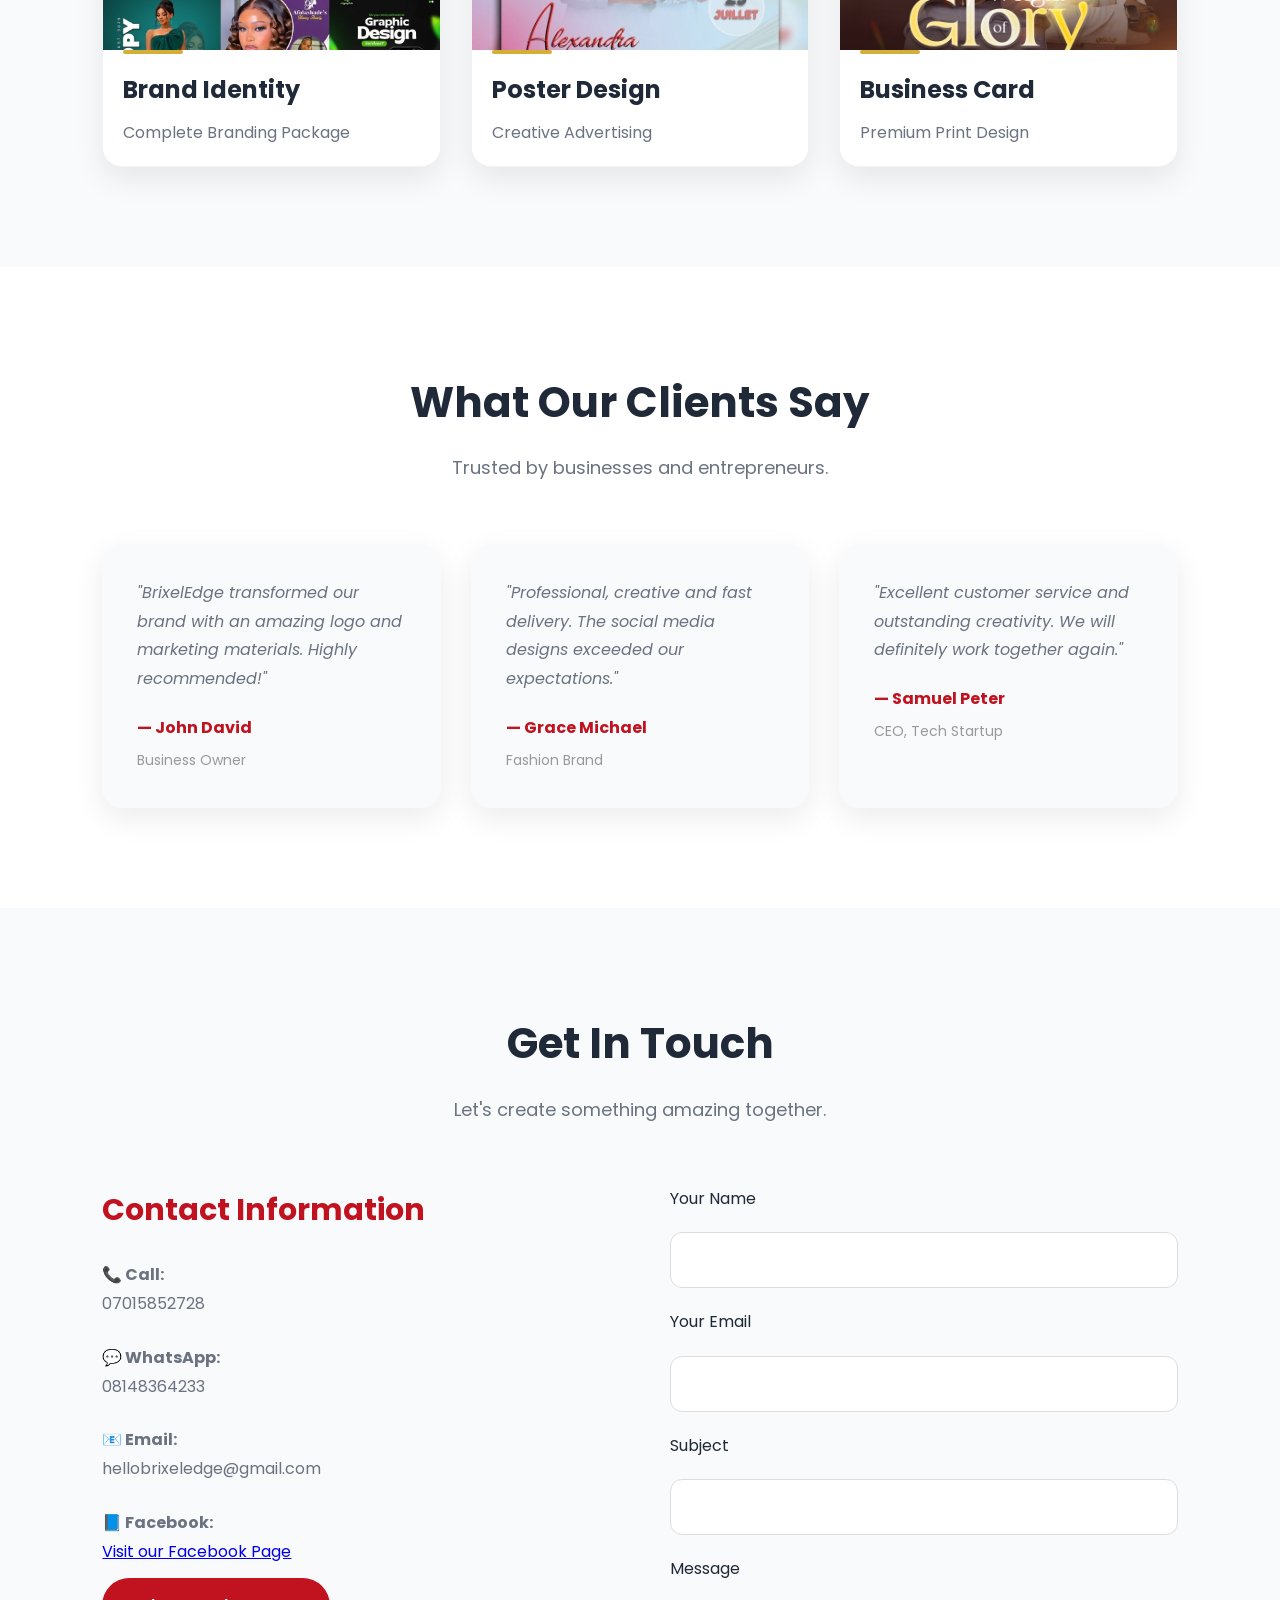
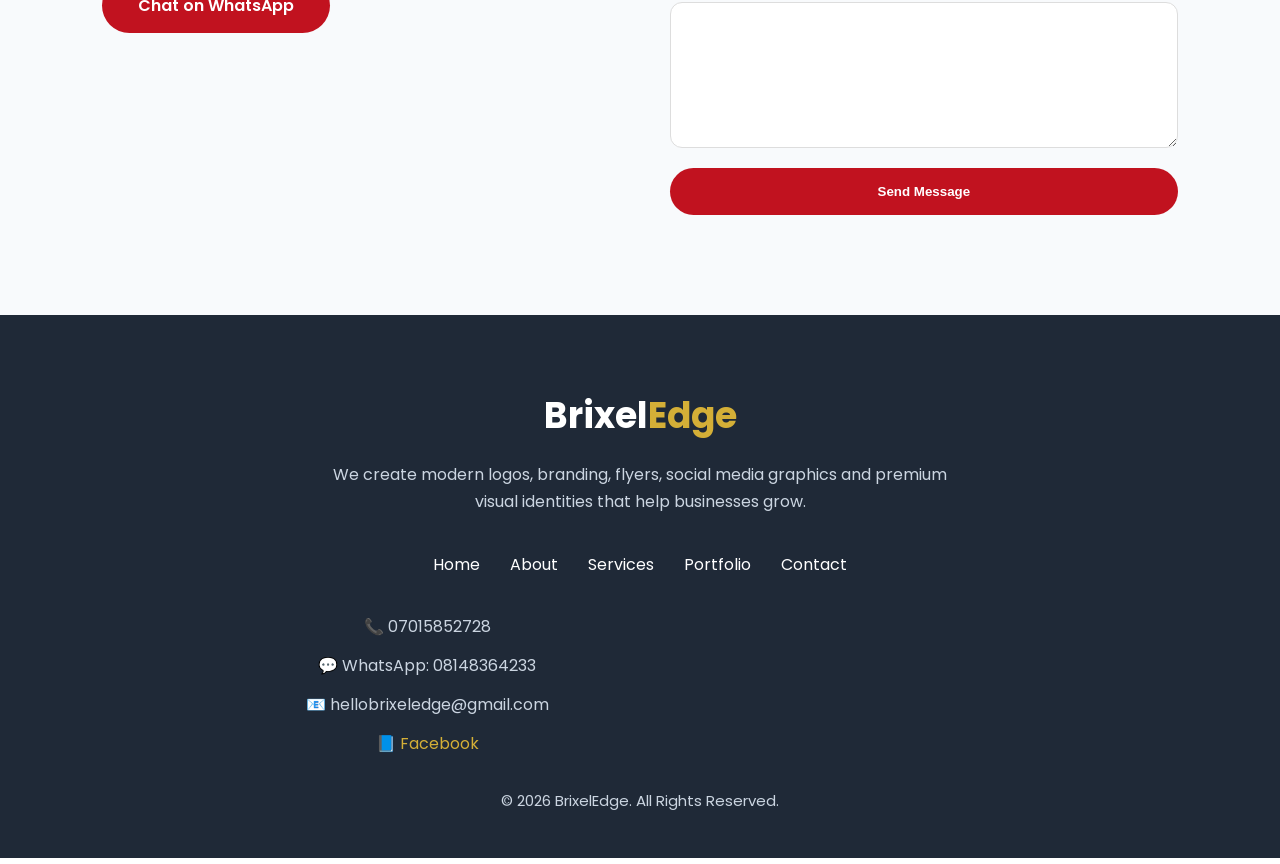
==== commit 4f5fce2b: "Update index-v2.html" ====
--- a/index-v2.html
+++ b/index-v2.html
@@ -24,6 +24,16 @@
     navigator.serviceWorker.register('sw.js');
   }
 </script>
+<script src="https://cdn.onesignal.com/sdks/OneSignalSDK.page.js" defer></script>
+<script>
+  window.OneSignalDeferred = window.OneSignalDeferred || [];
+  OneSignalDeferred.push(async function(OneSignal) {
+    await OneSignal.init({
+      appId: "6a49ff8b-60e1-4ef4-a1ca-2015dae2c203",
+    });
+  });
+</script>
+
 
 </head>
 
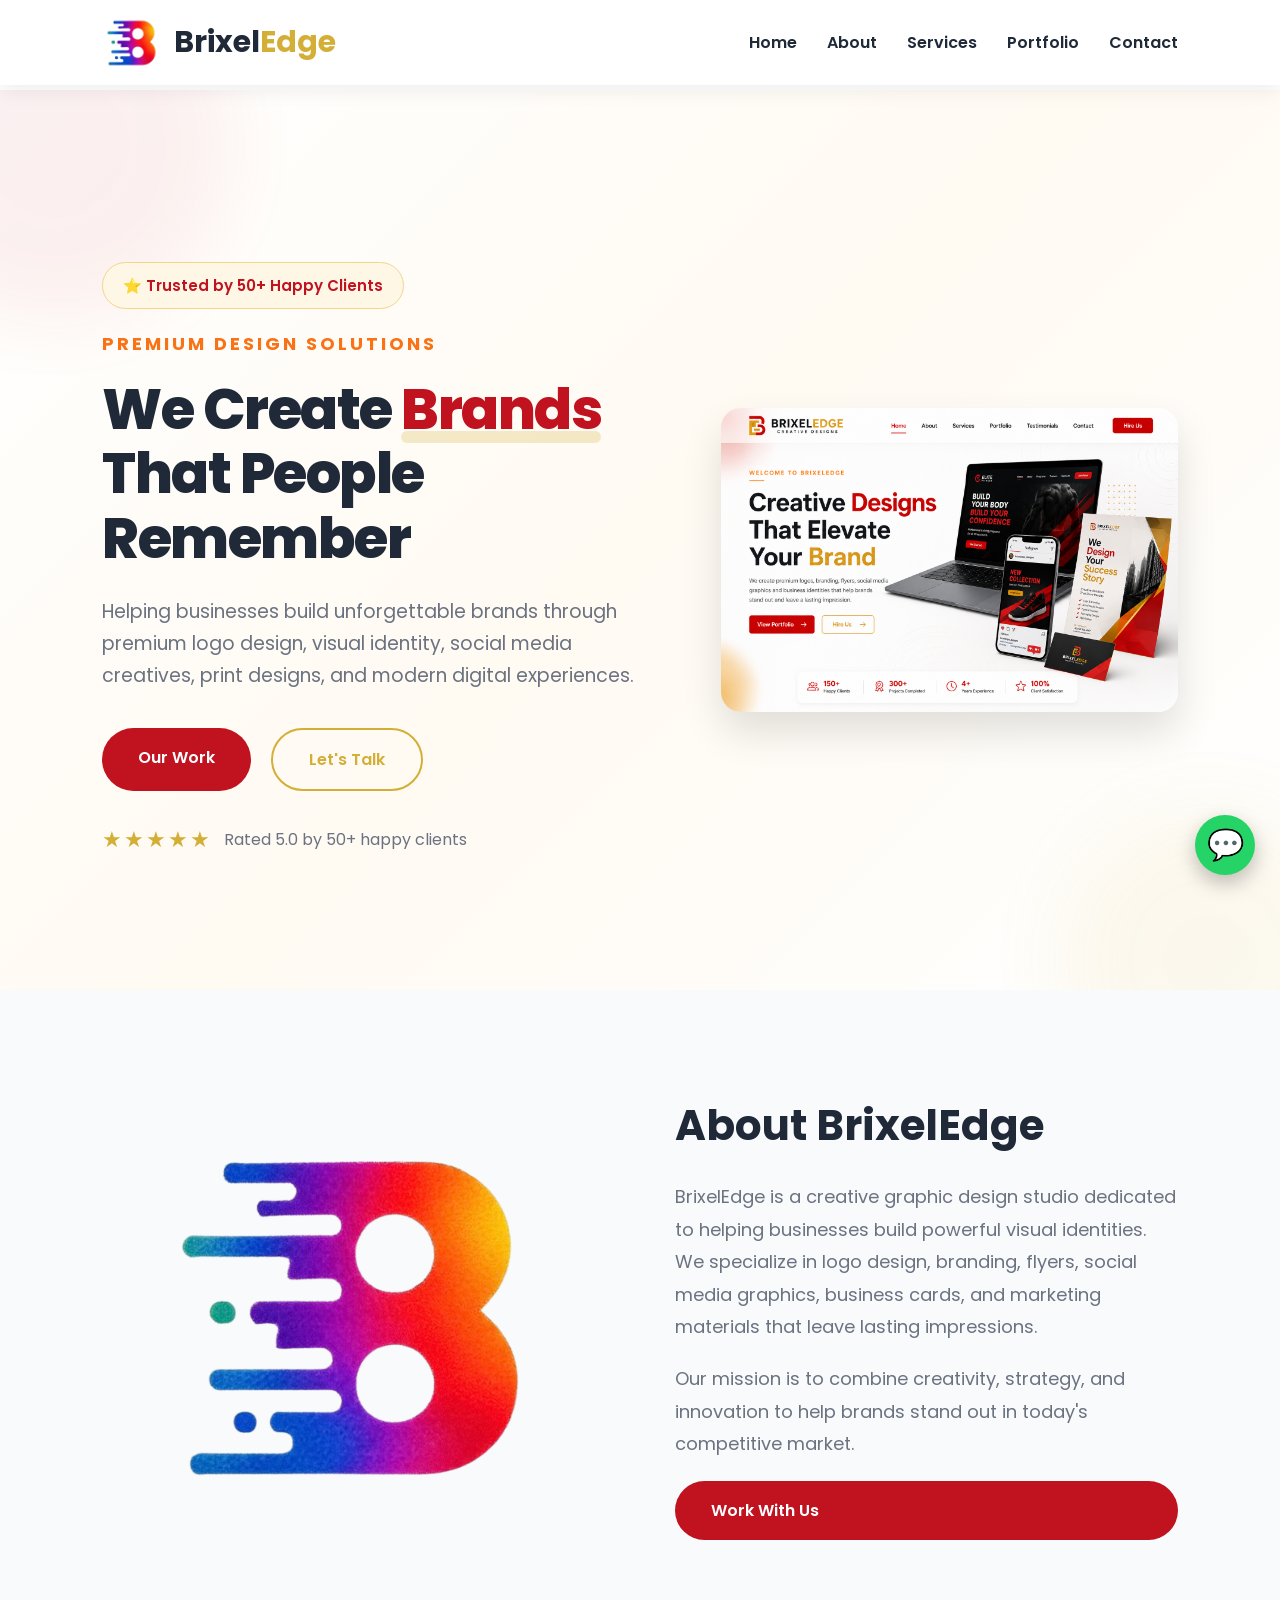
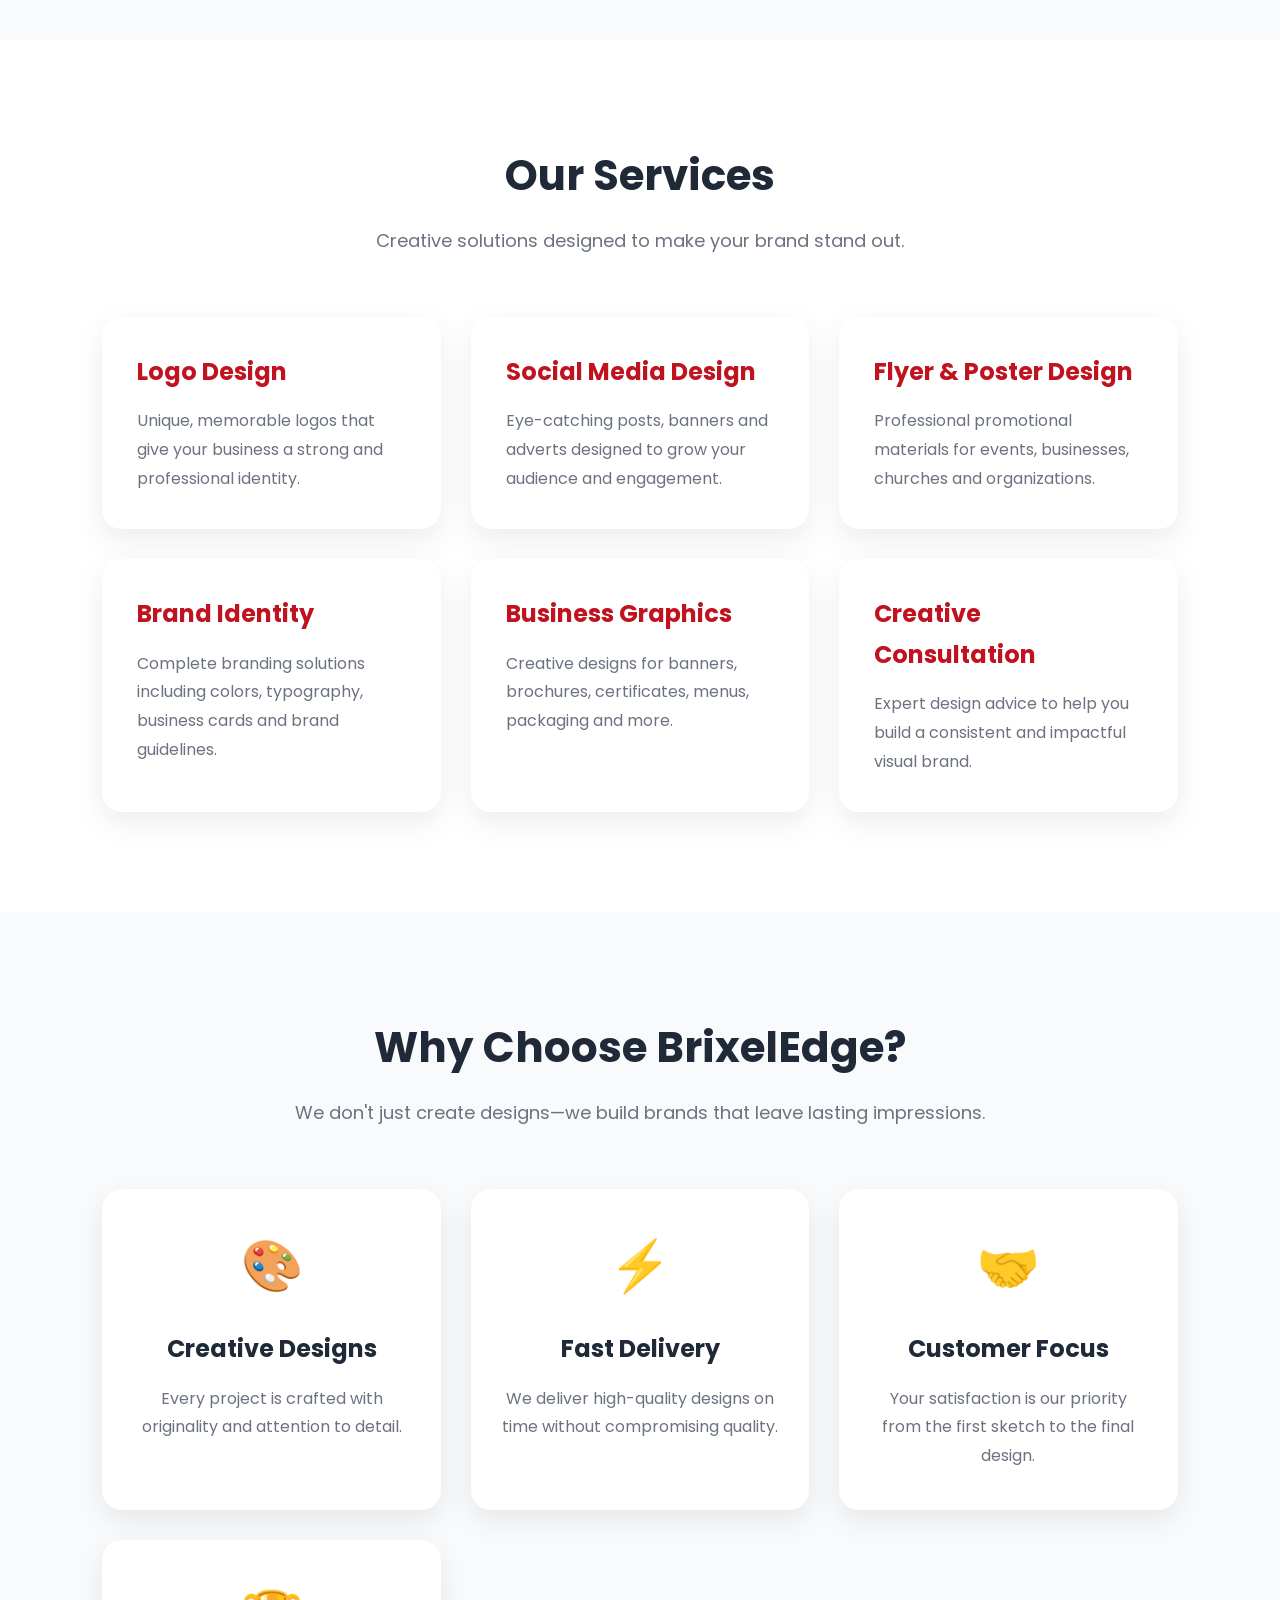
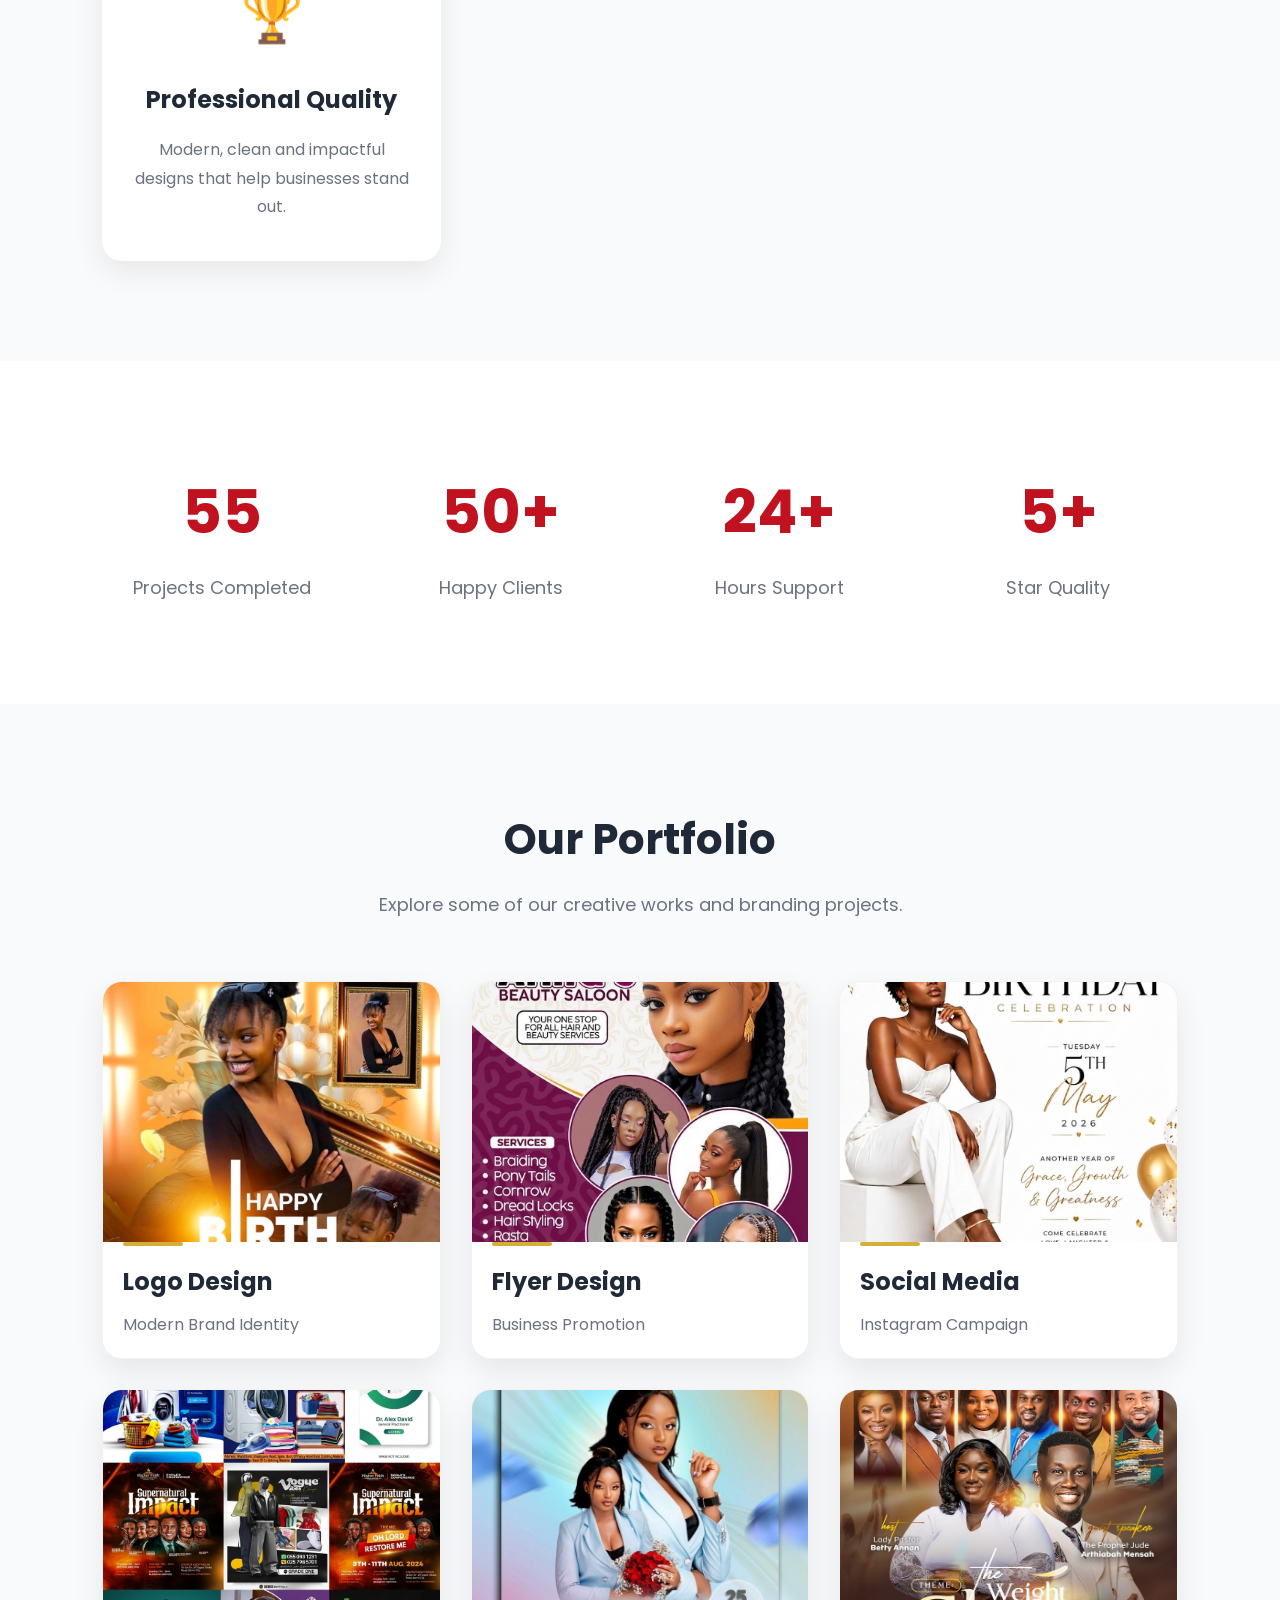
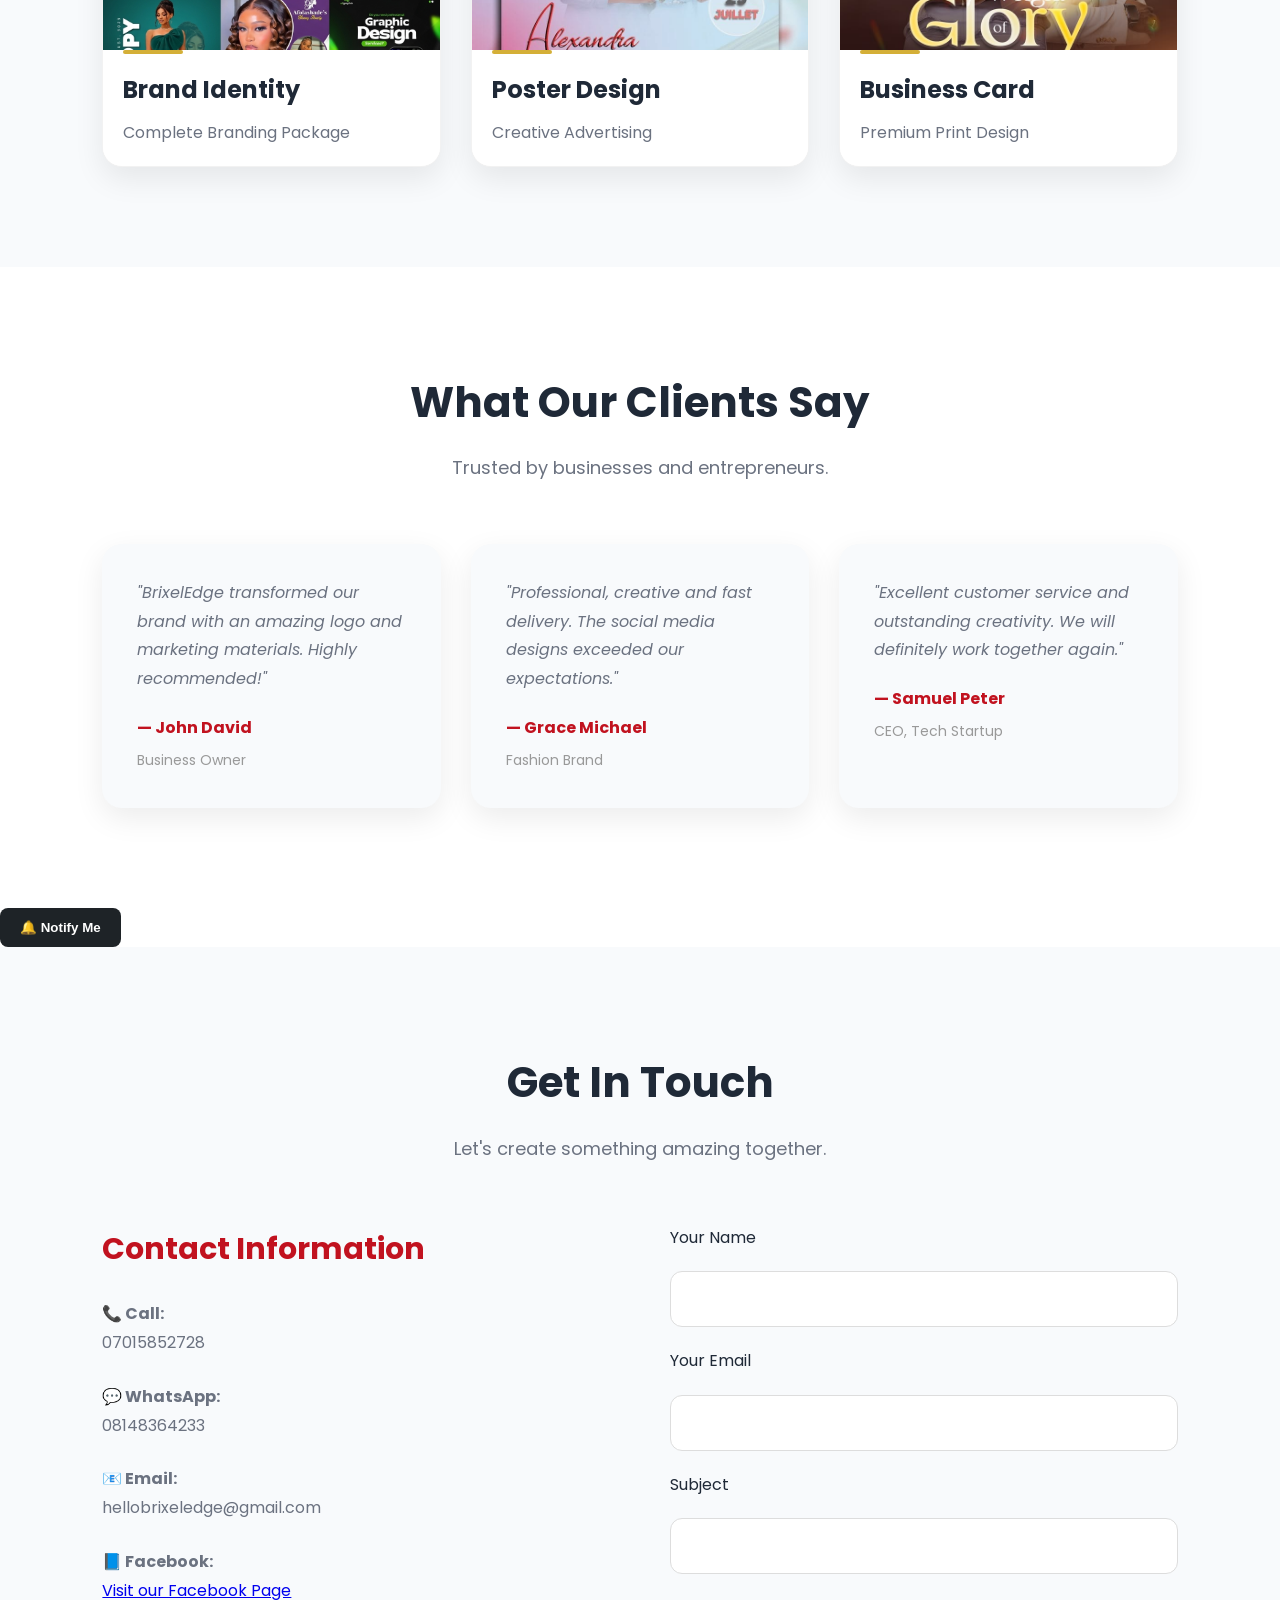
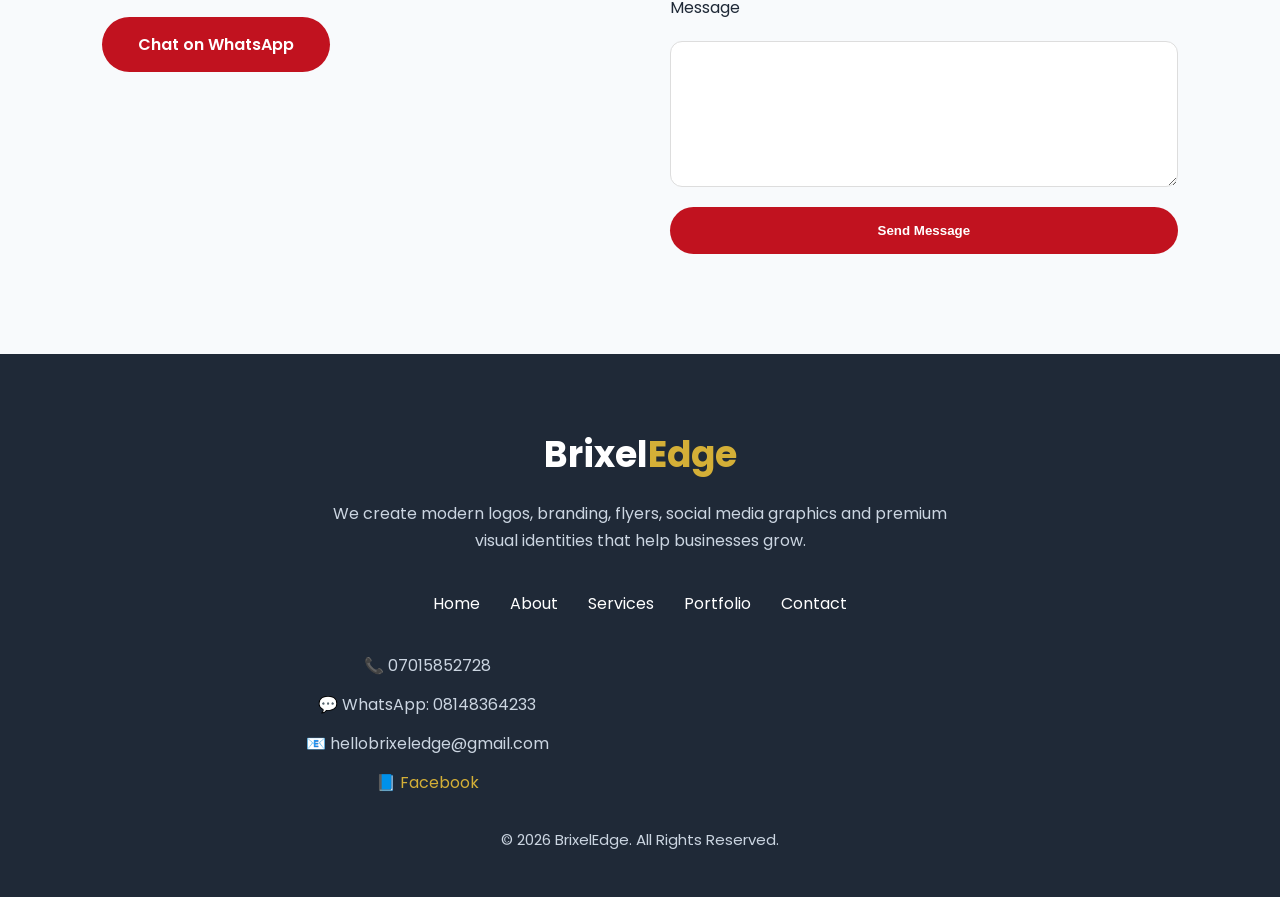
==== commit e14ebe54: "Update index-v2.html" ====
--- a/index-v2.html
+++ b/index-v2.html
@@ -355,6 +355,10 @@
     </div>
 
 </section>
+<button onclick="OneSignal.User.PushSubscription.optIn()" style="background:#1e2327; color:#fff; padding:12px 20px; border:none; border-radius:8px; font-weight:600;">
+  🔔 Notify Me
+</button>
+
 <section id="contact" class="contact fade-up">
 
     <div class="section-title">
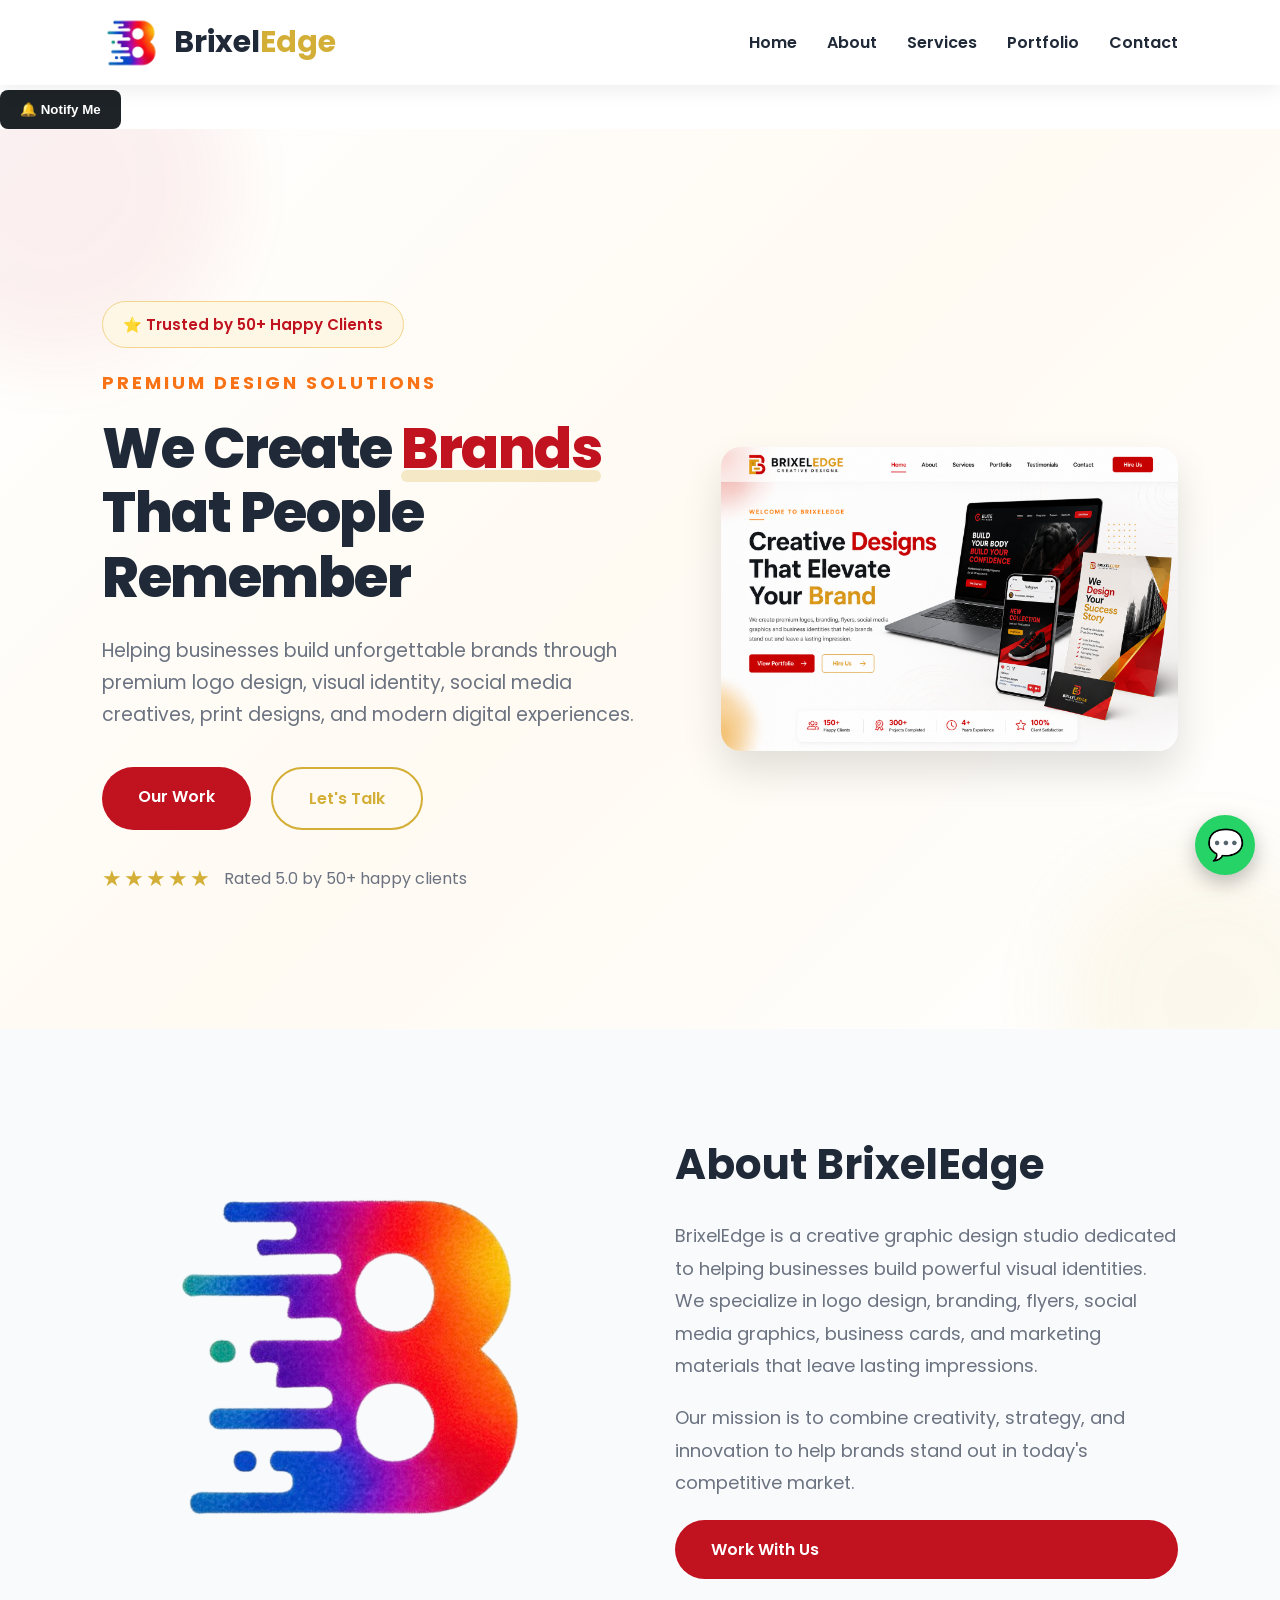
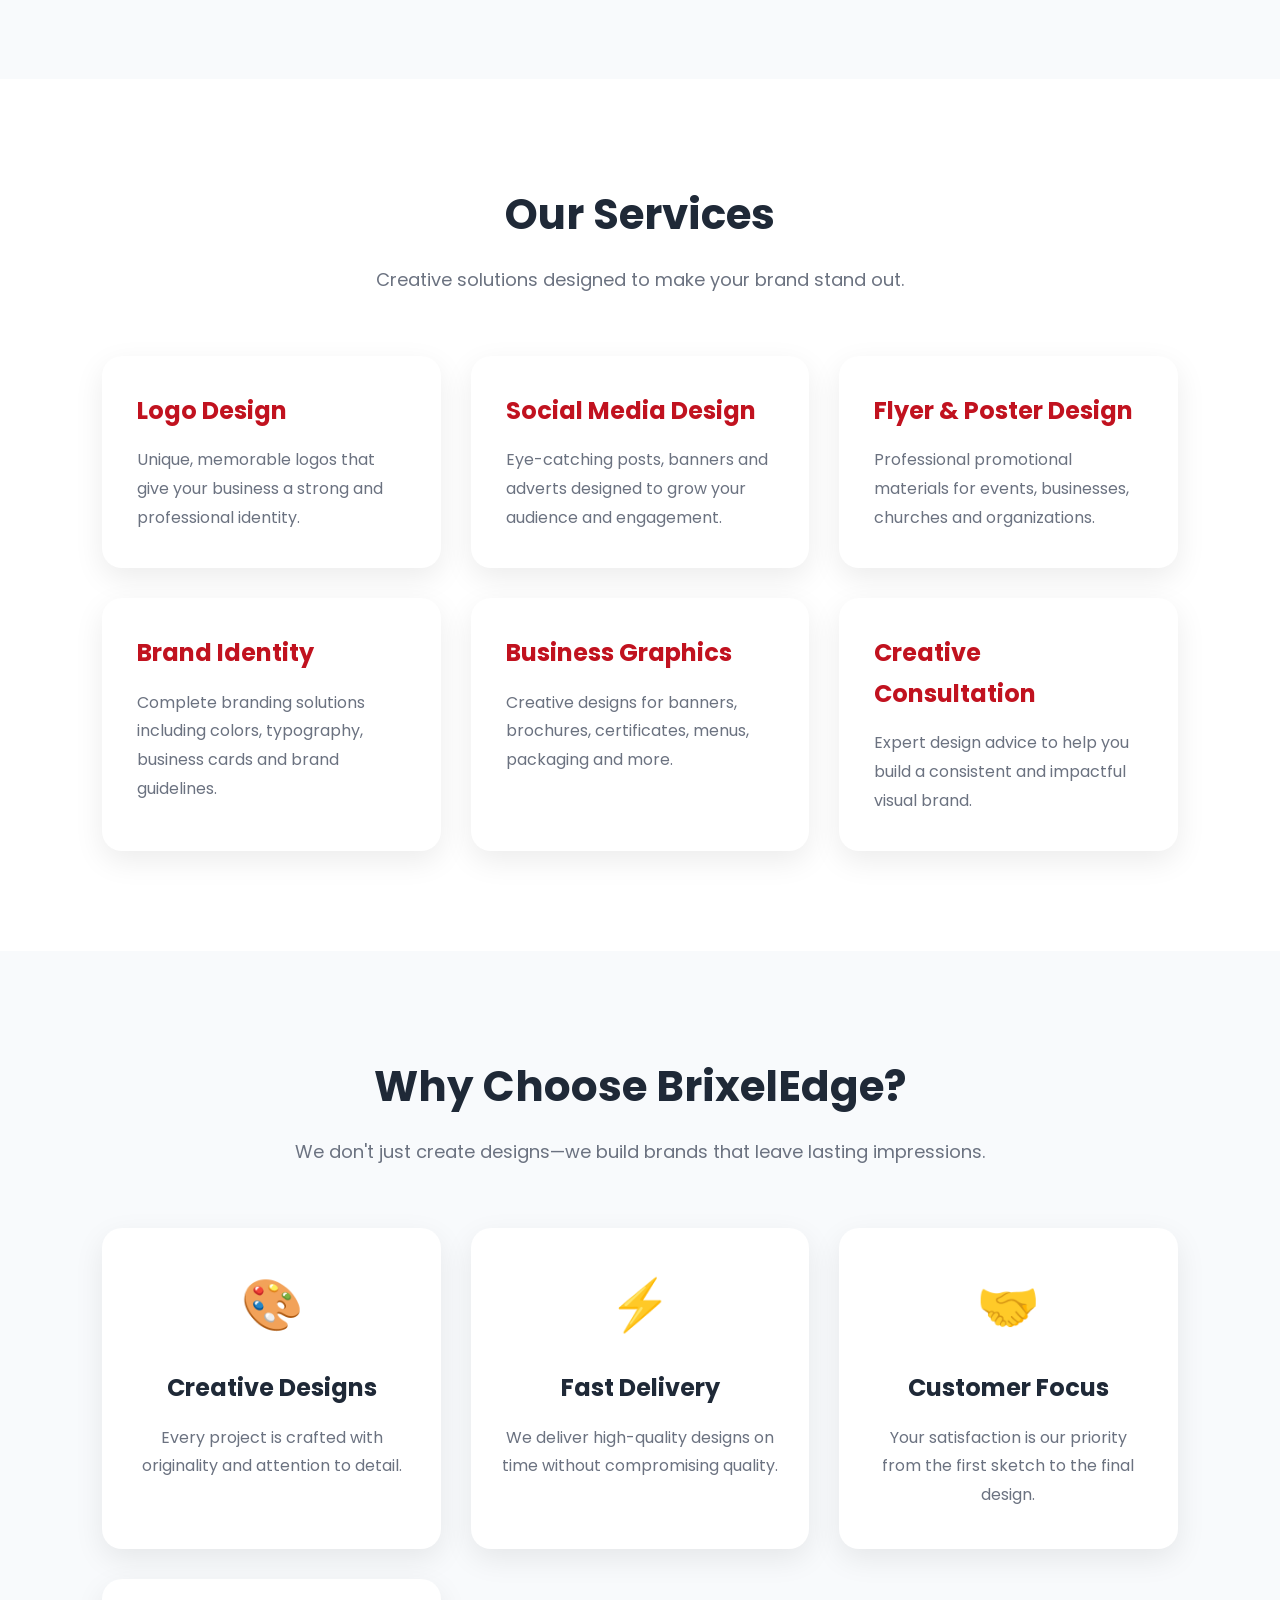
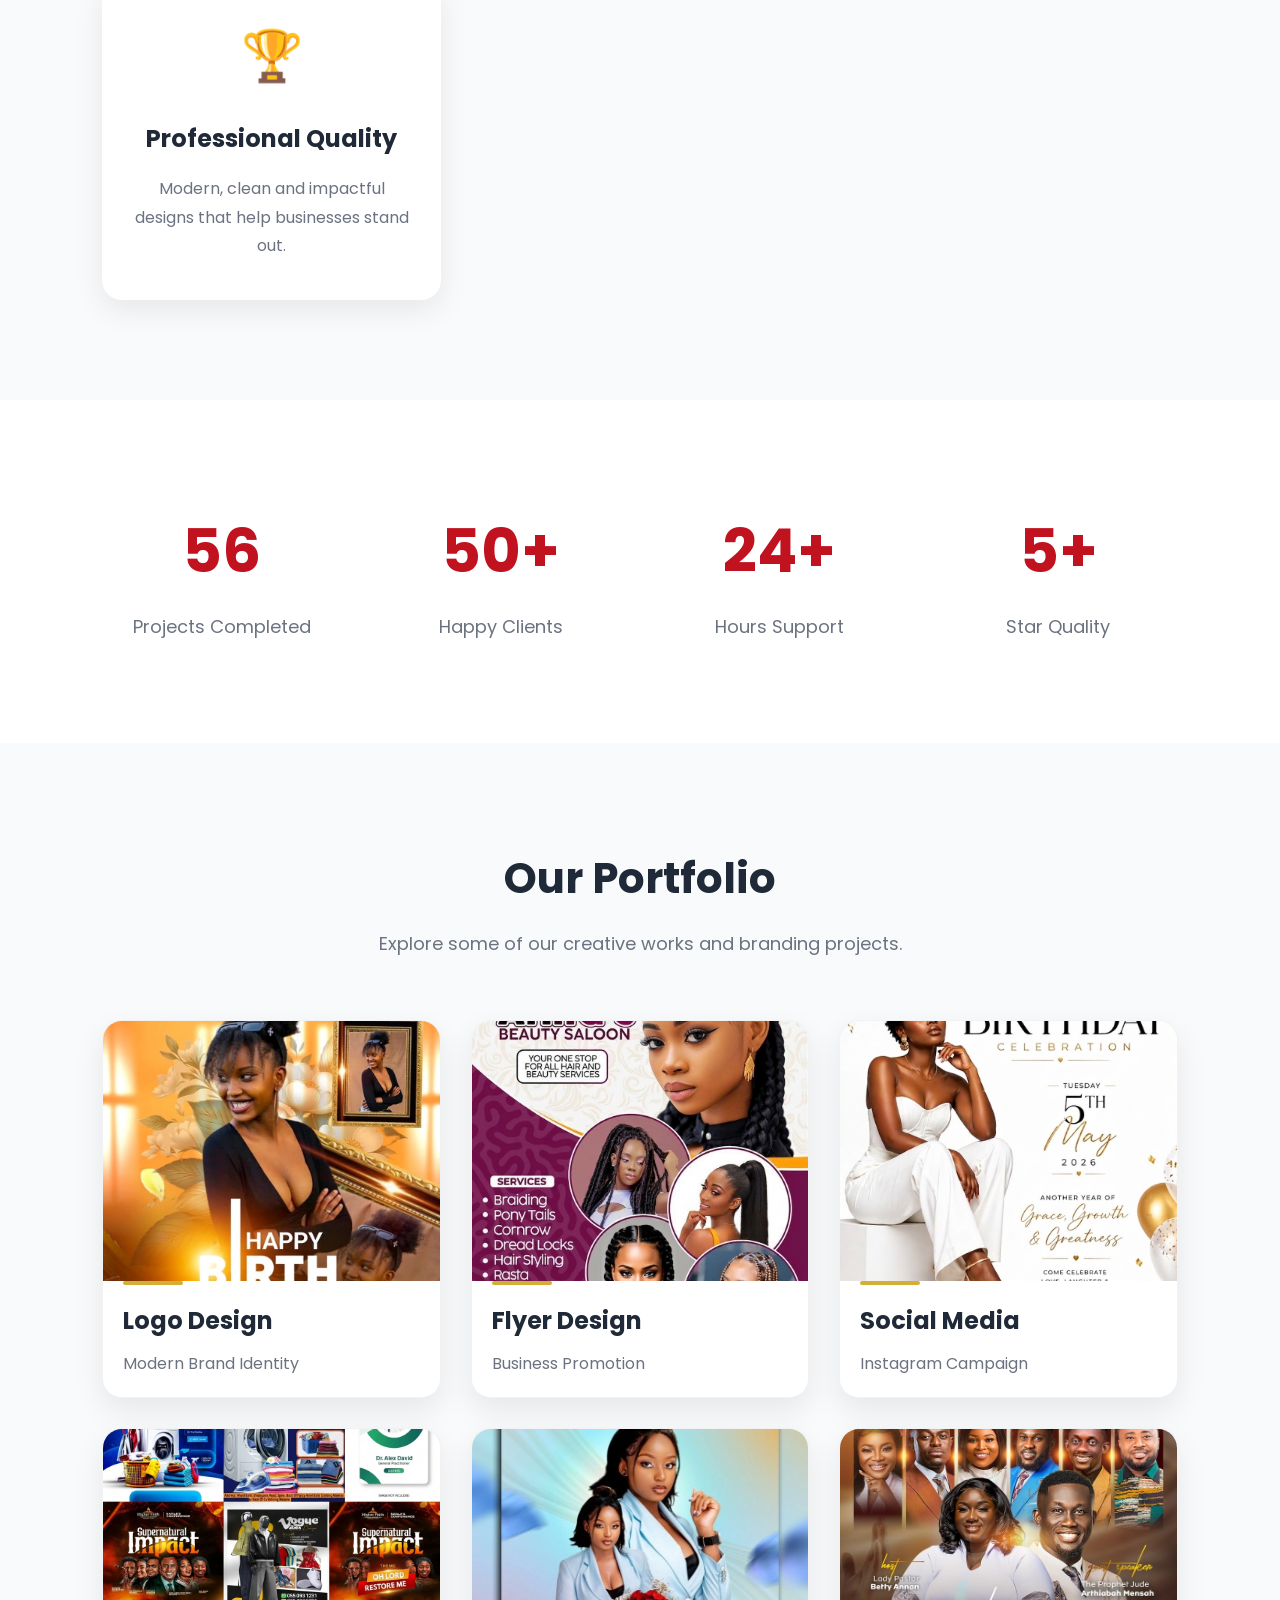
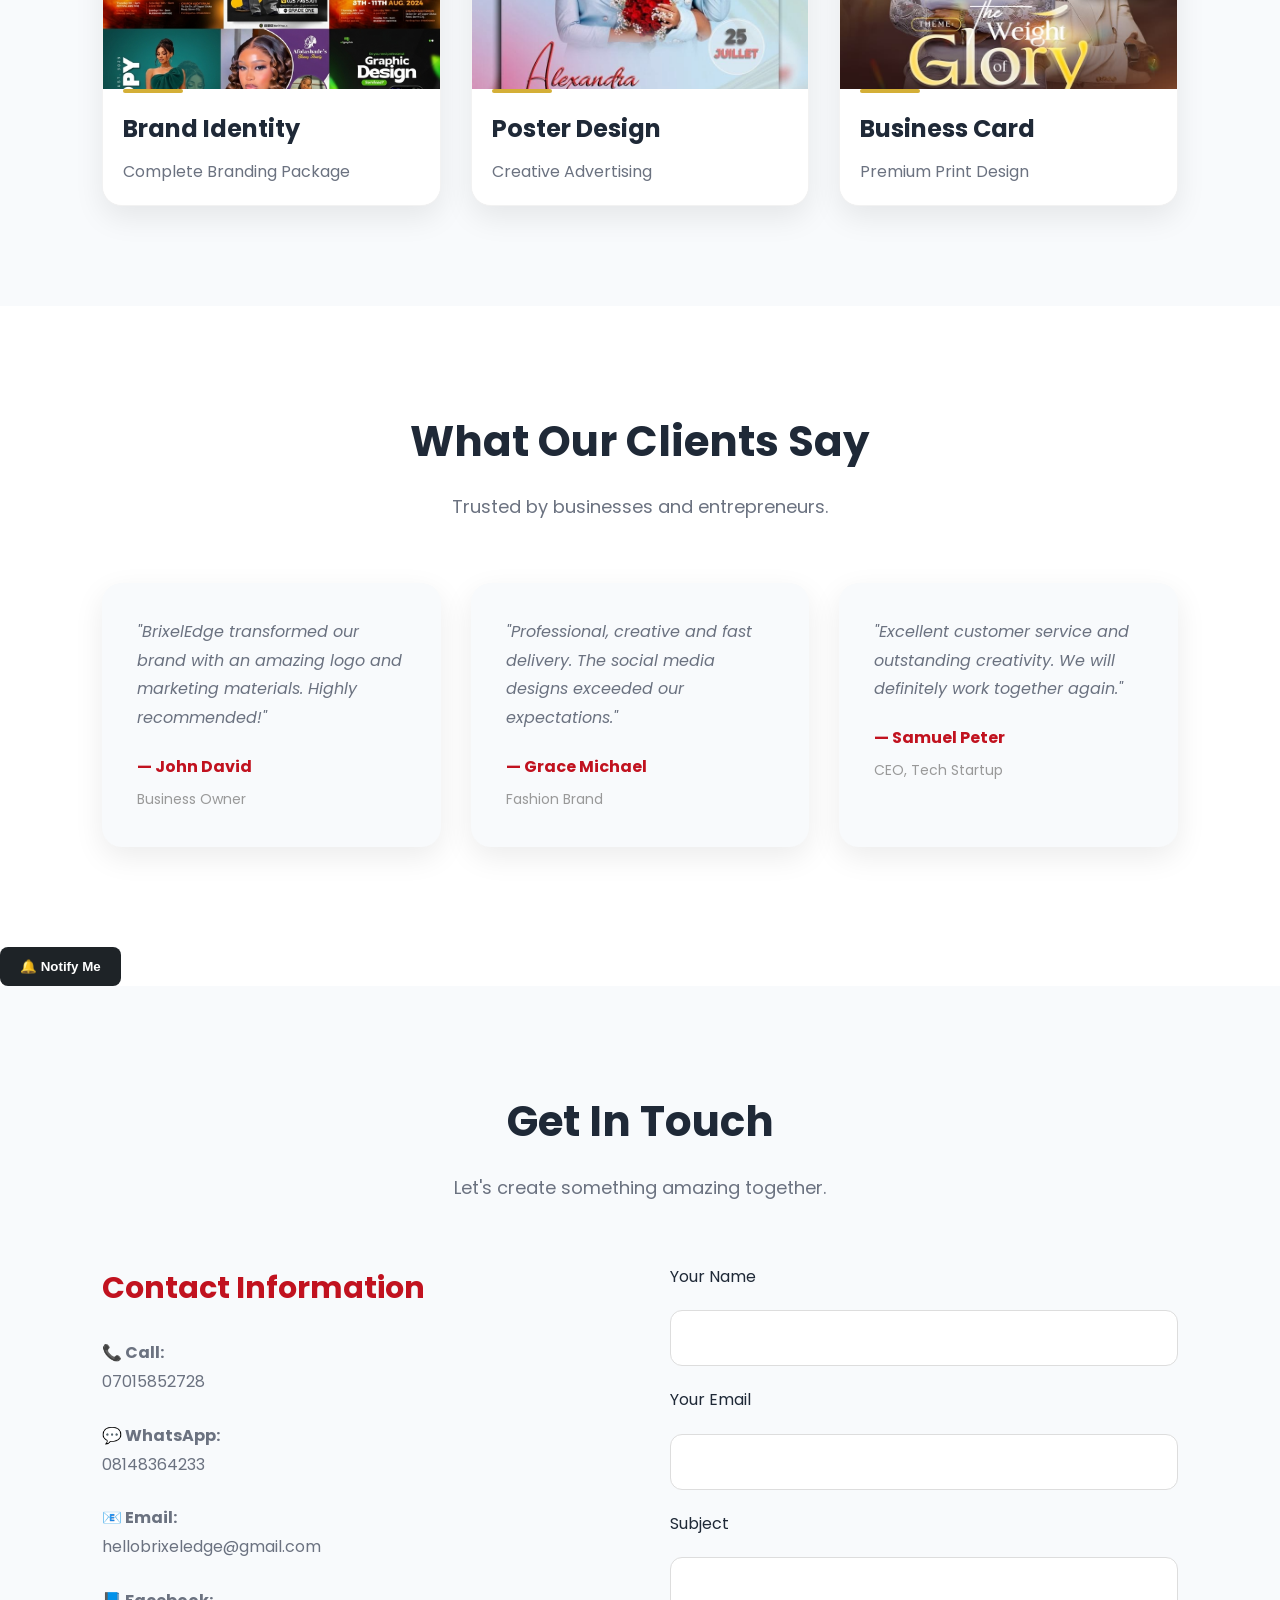
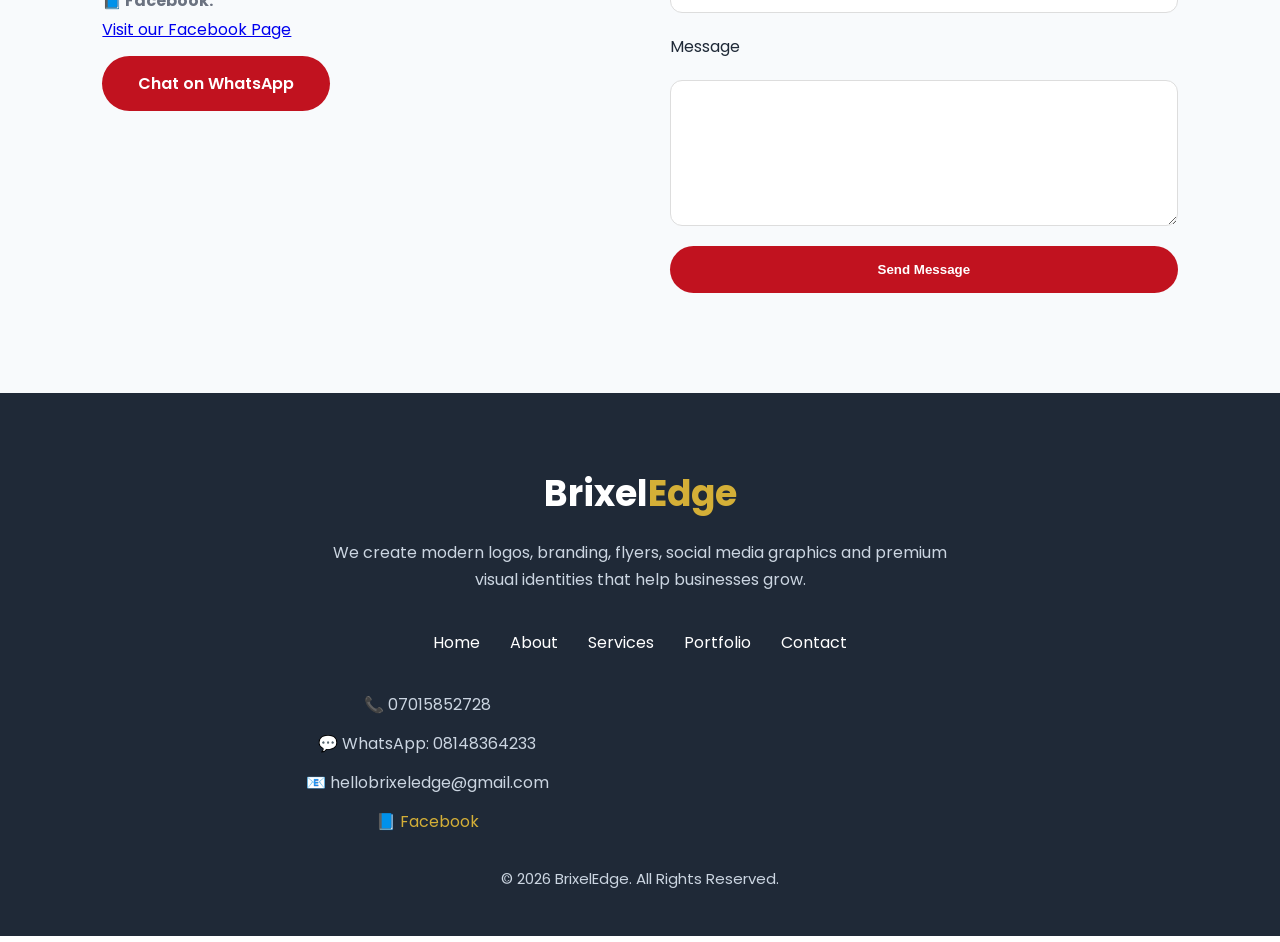
==== commit 53bc39a4: "Update index-v2.html" ====
--- a/index-v2.html
+++ b/index-v2.html
@@ -24,7 +24,7 @@
     navigator.serviceWorker.register('sw.js');
   }
 </script>
-<script src="https://cdn.onesignal.com/sdks/OneSignalSDK.page.js" defer></script>
+<script src="https://cdn.onesignal.com/sdks/web/v16/OneSignalSDK.page.js" defer></script>
 <script>
   window.OneSignalDeferred = window.OneSignalDeferred || [];
   OneSignalDeferred.push(async function(OneSignal) {
@@ -35,6 +35,7 @@
 </script>
 
 
+
 </head>
 
 <body>
@@ -45,6 +46,10 @@
         <h2>Brixel<span>Edge</span></h2>
     </div>
 </div>
+<button onclick="OneSignal.User.PushSubscription.optIn()" style="background:#1e2327; color:#fff; padding:12px 20px; border:none; border-radius:8px; font-weight:600;">
+  🔔 Notify Me
+</button>
+
 
 <header>
 
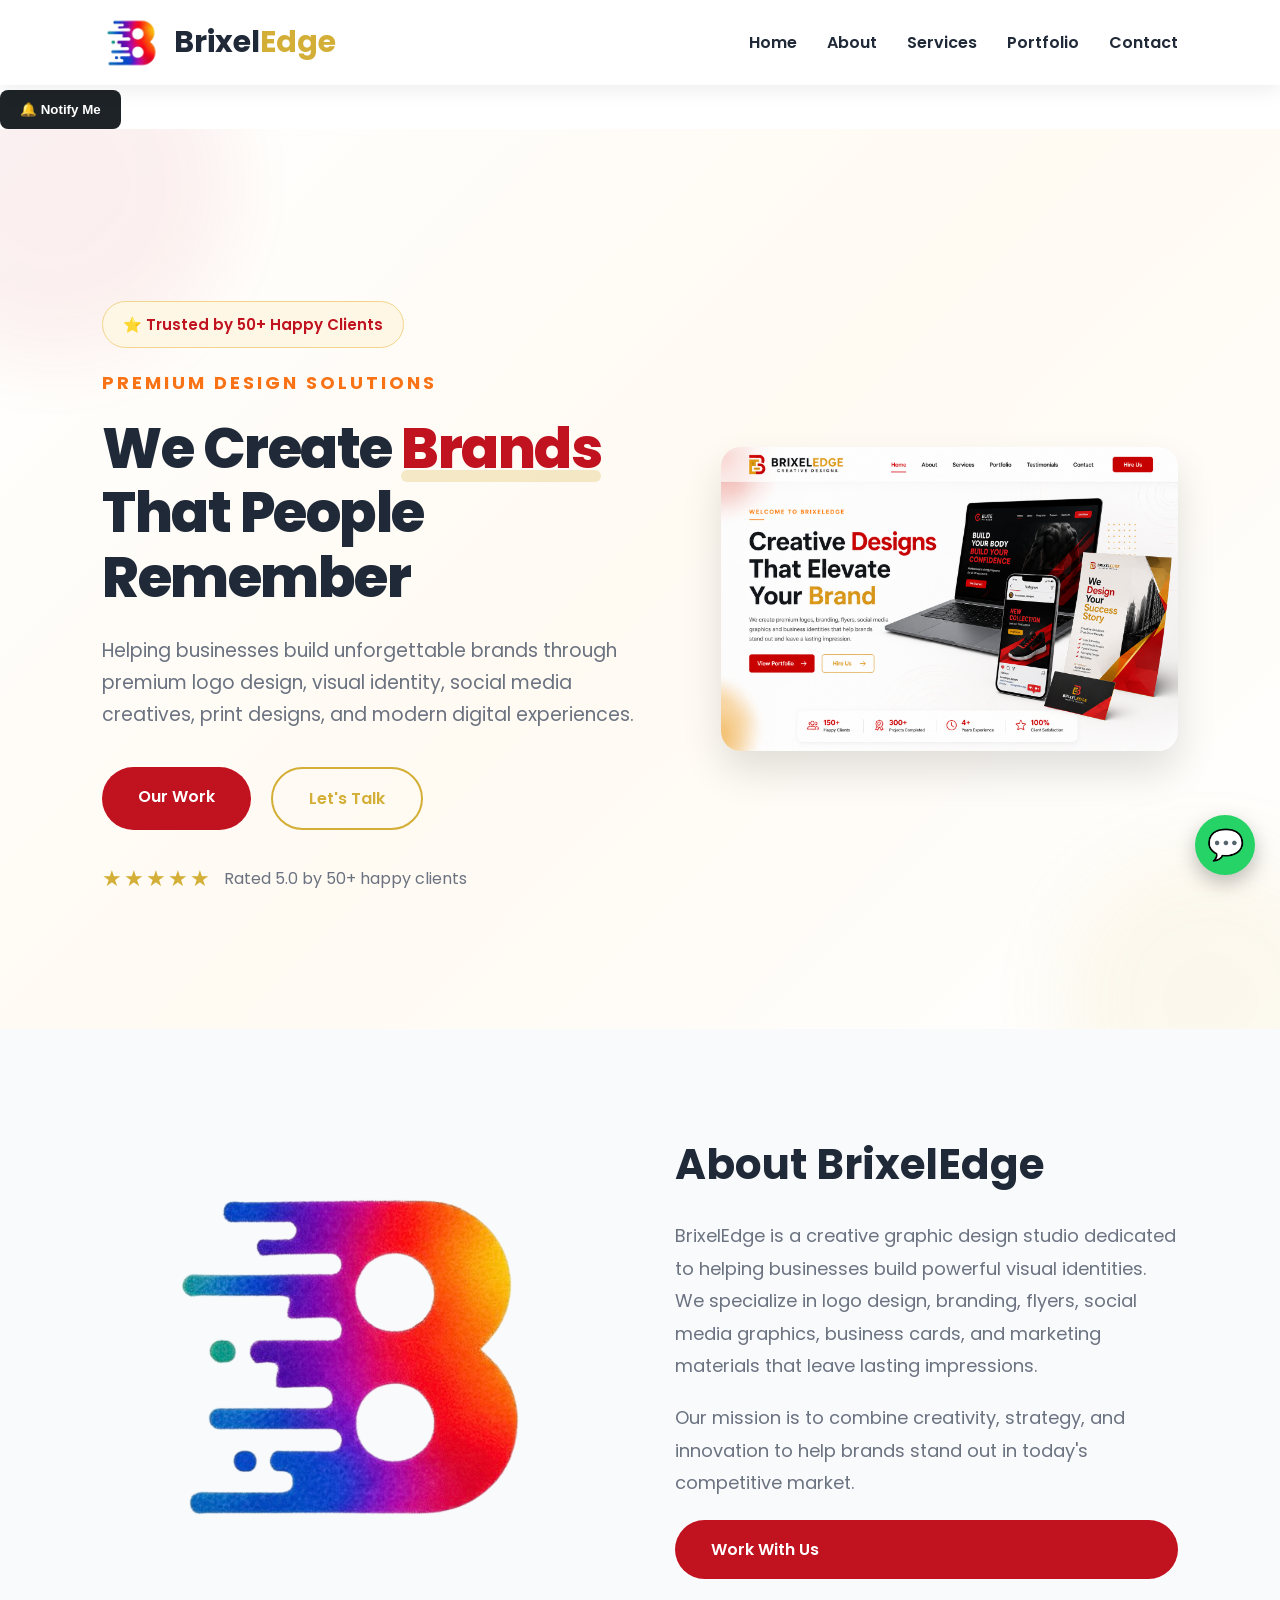
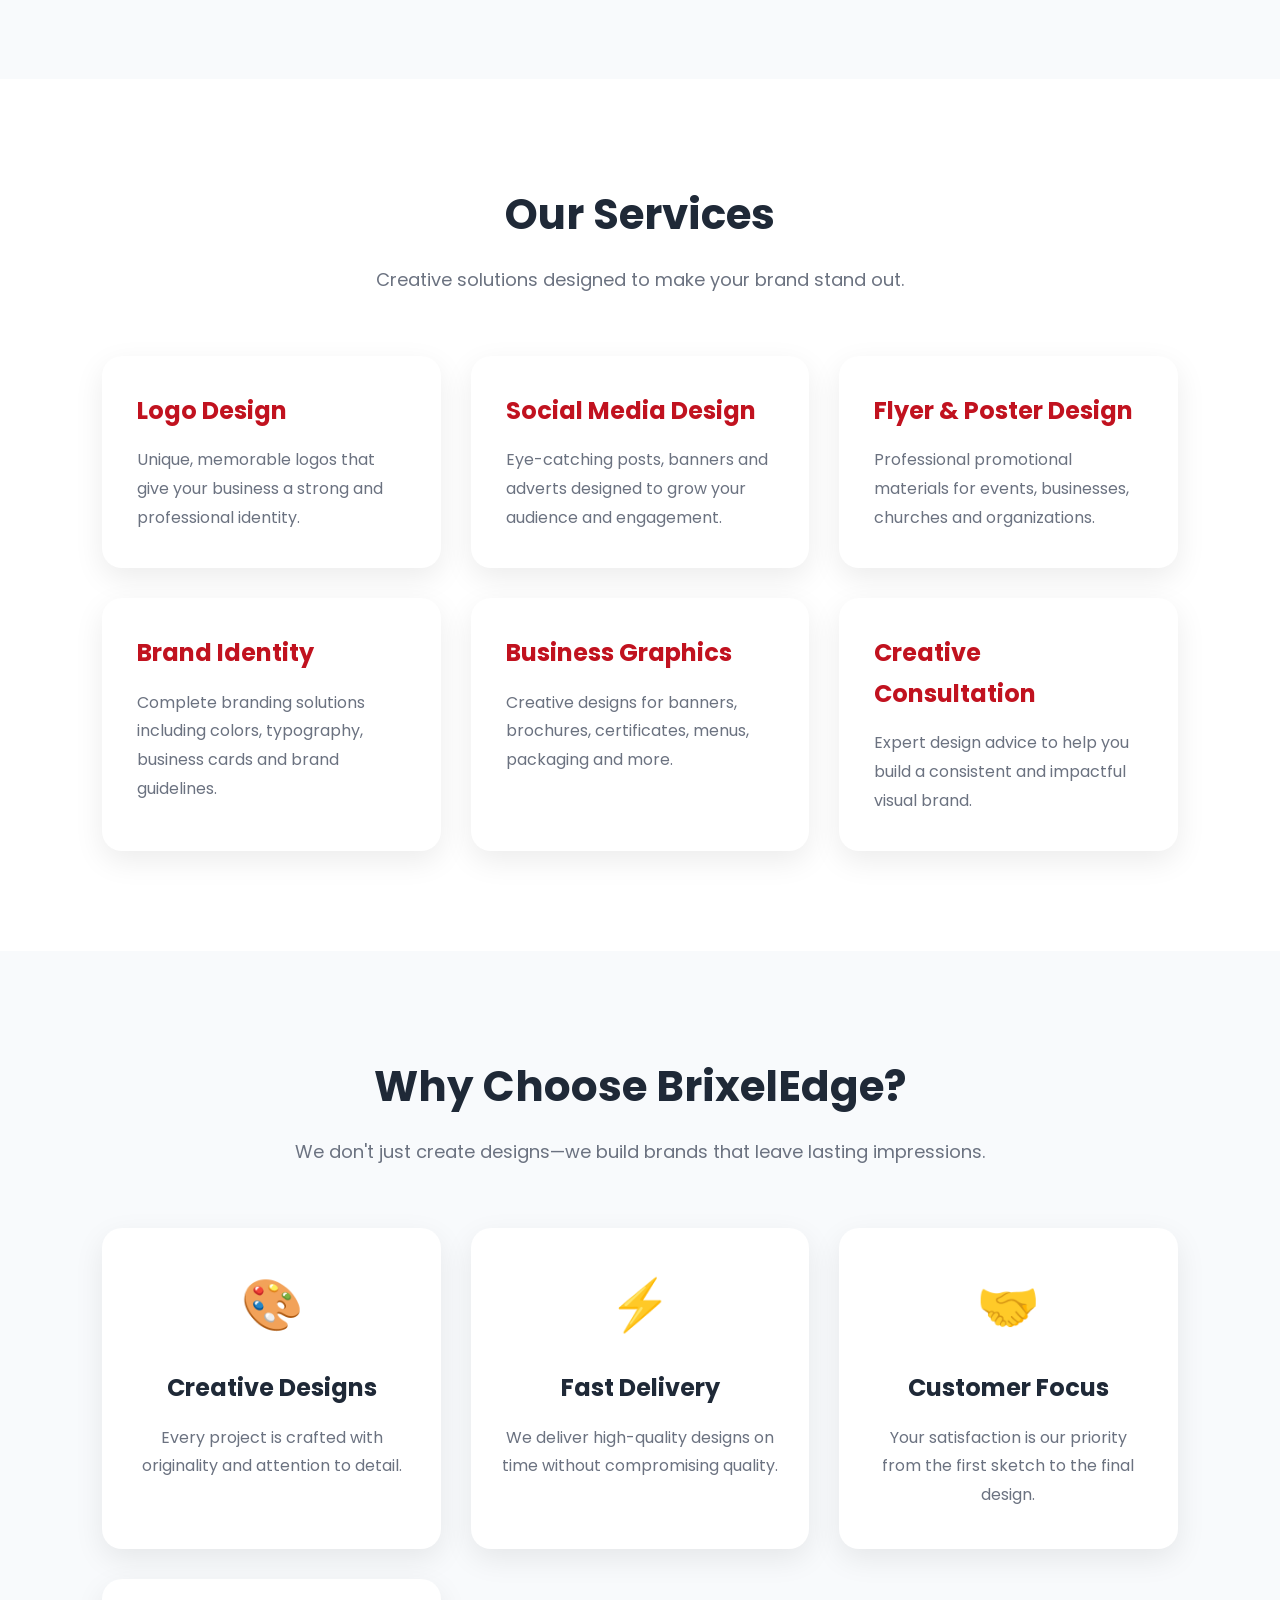
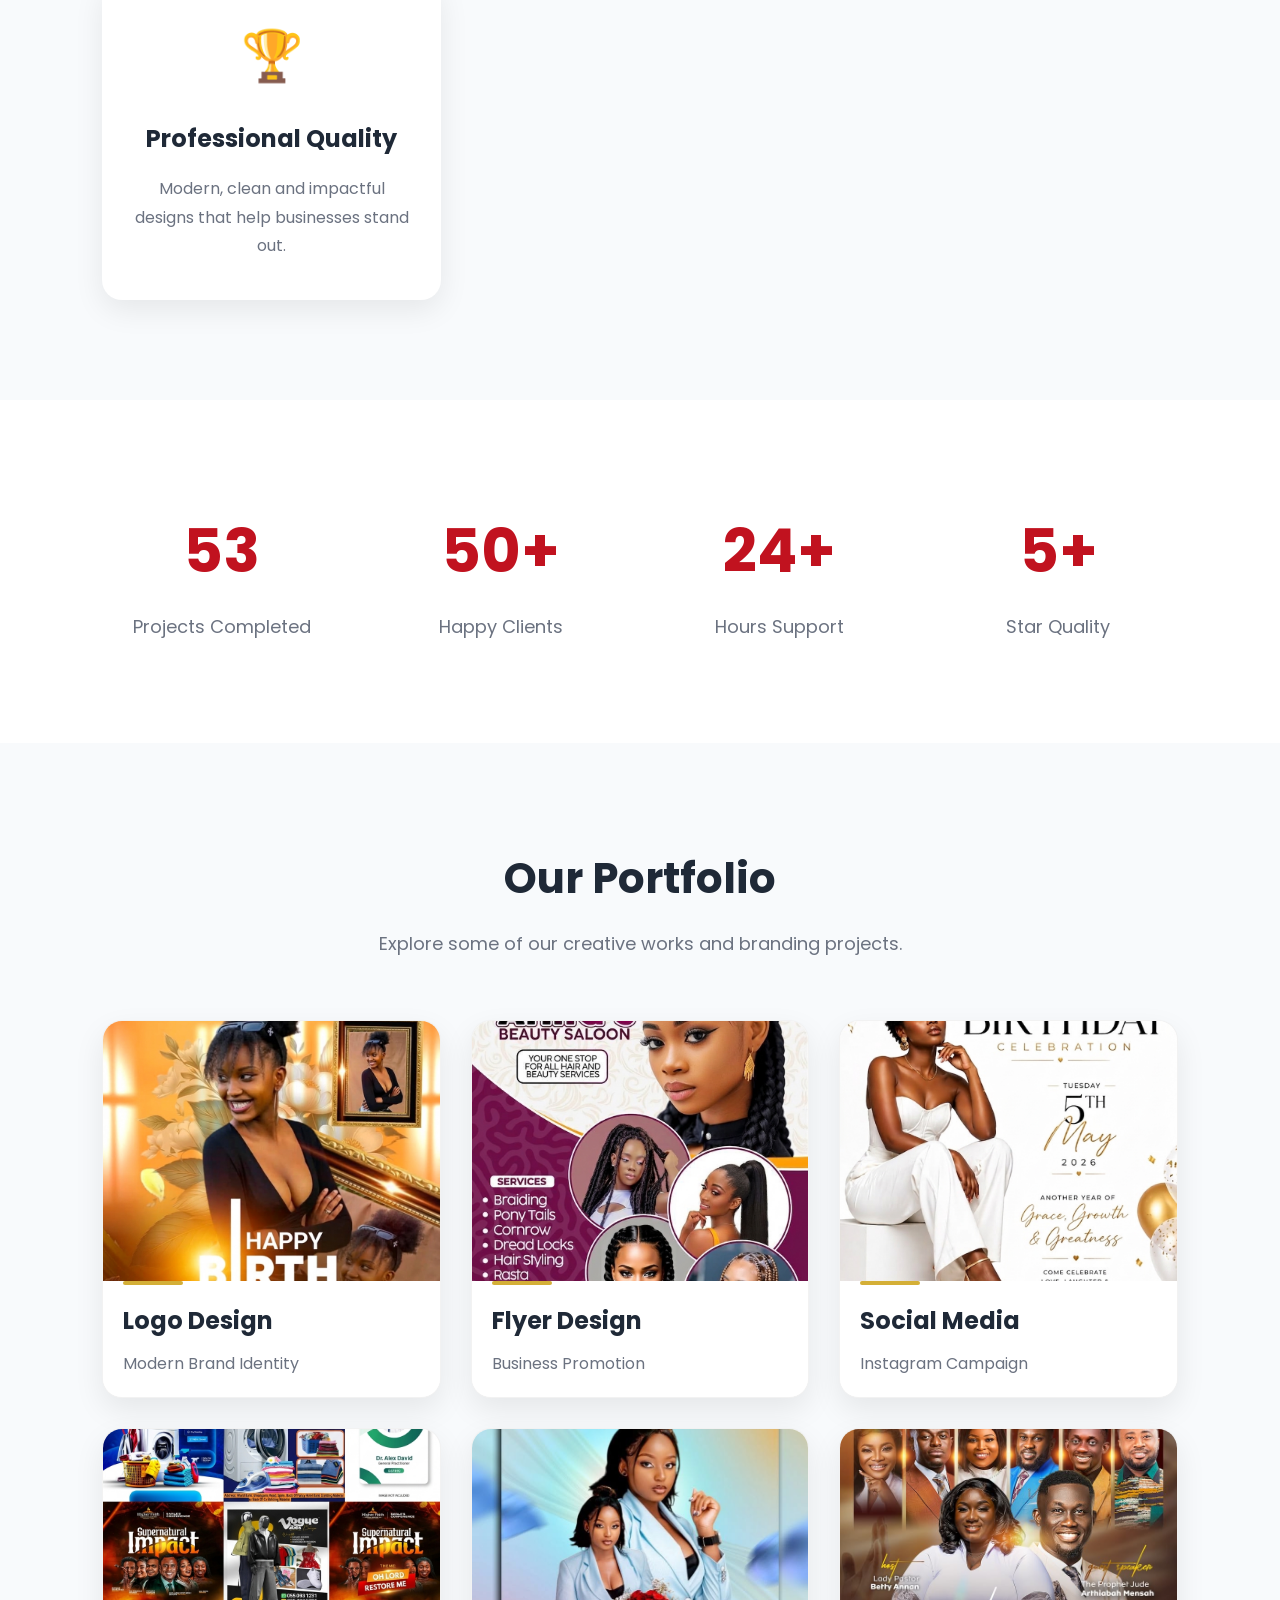
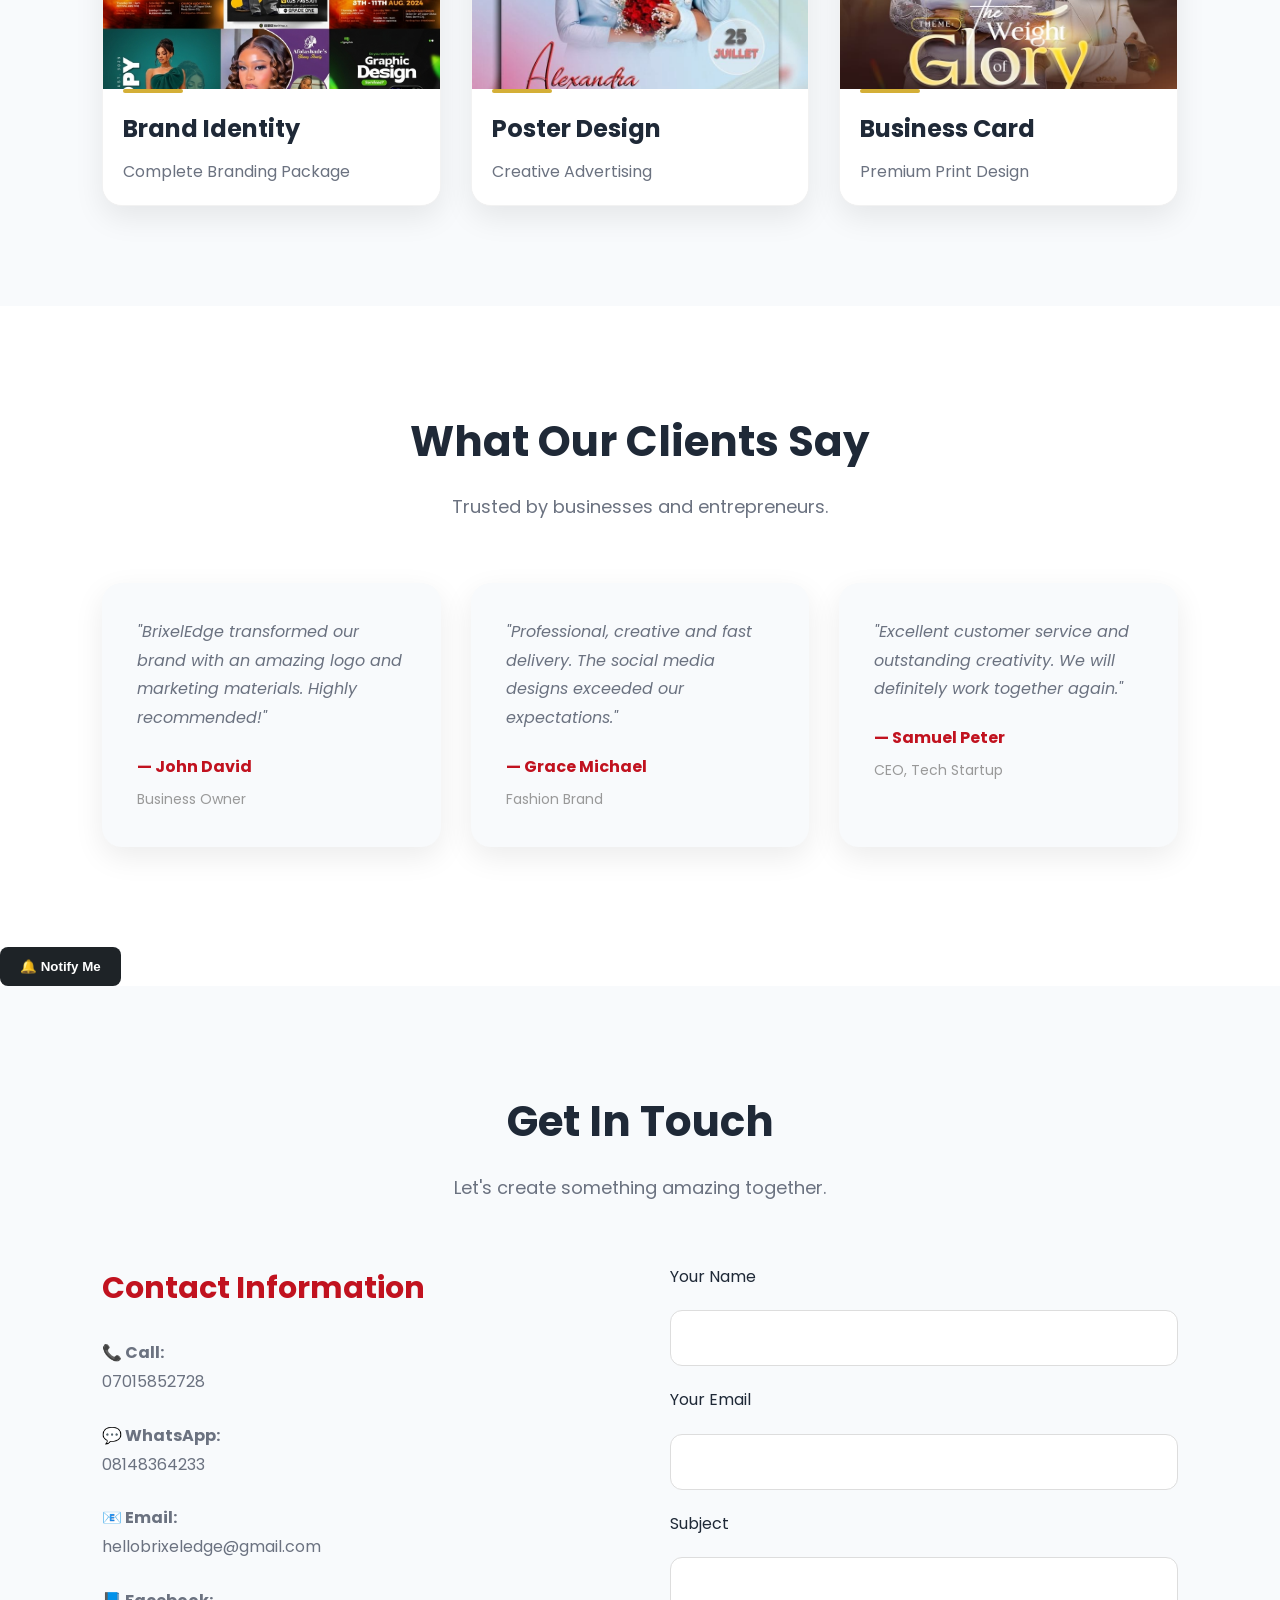
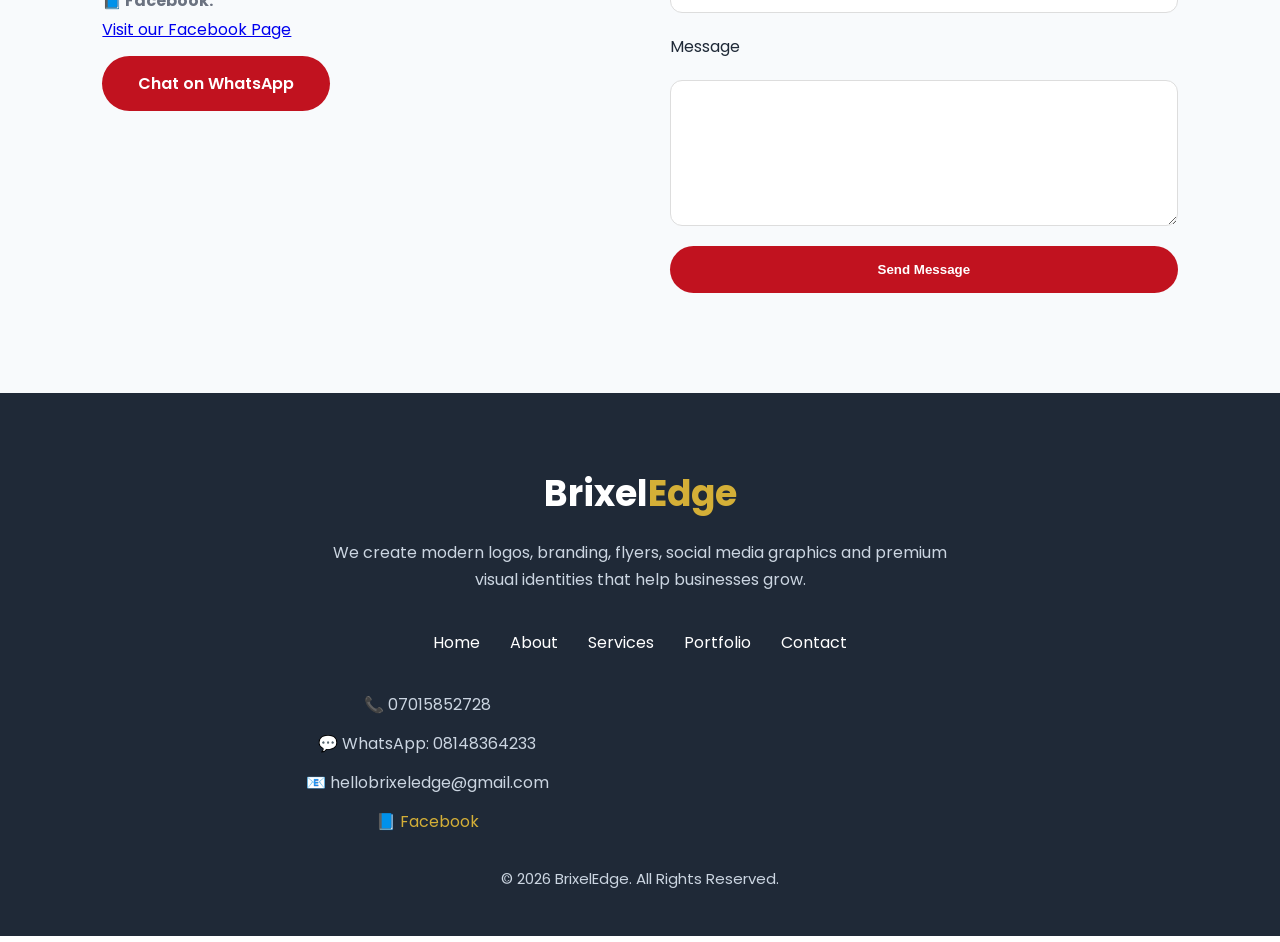
==== commit e51e6a45: "Update index-v2.html" ====
--- a/index-v2.html
+++ b/index-v2.html
@@ -23,6 +23,12 @@
   if ('serviceWorker' in navigator) {
     navigator.serviceWorker.register('sw.js');
   }
+  <meta property="og:title" content="BrixelEdge | Creative Graphic Design Studio">
+<meta property="og:description" content="Premium logo design, branding, flyers, and social media graphics that help businesses build brands people remember.">
+<meta property="og:image" content="https://4gs6776-lang.github.io/Brixel-Graphics/images/logo.png.png">
+<meta property="og:url" content="https://4gs6776-lang.github.io/Brixel-Graphics/index-v2.html">
+<meta property="og:type" content="website">
+
 </script>
 <script src="https://cdn.onesignal.com/sdks/web/v16/OneSignalSDK.page.js" defer></script>
 <script>
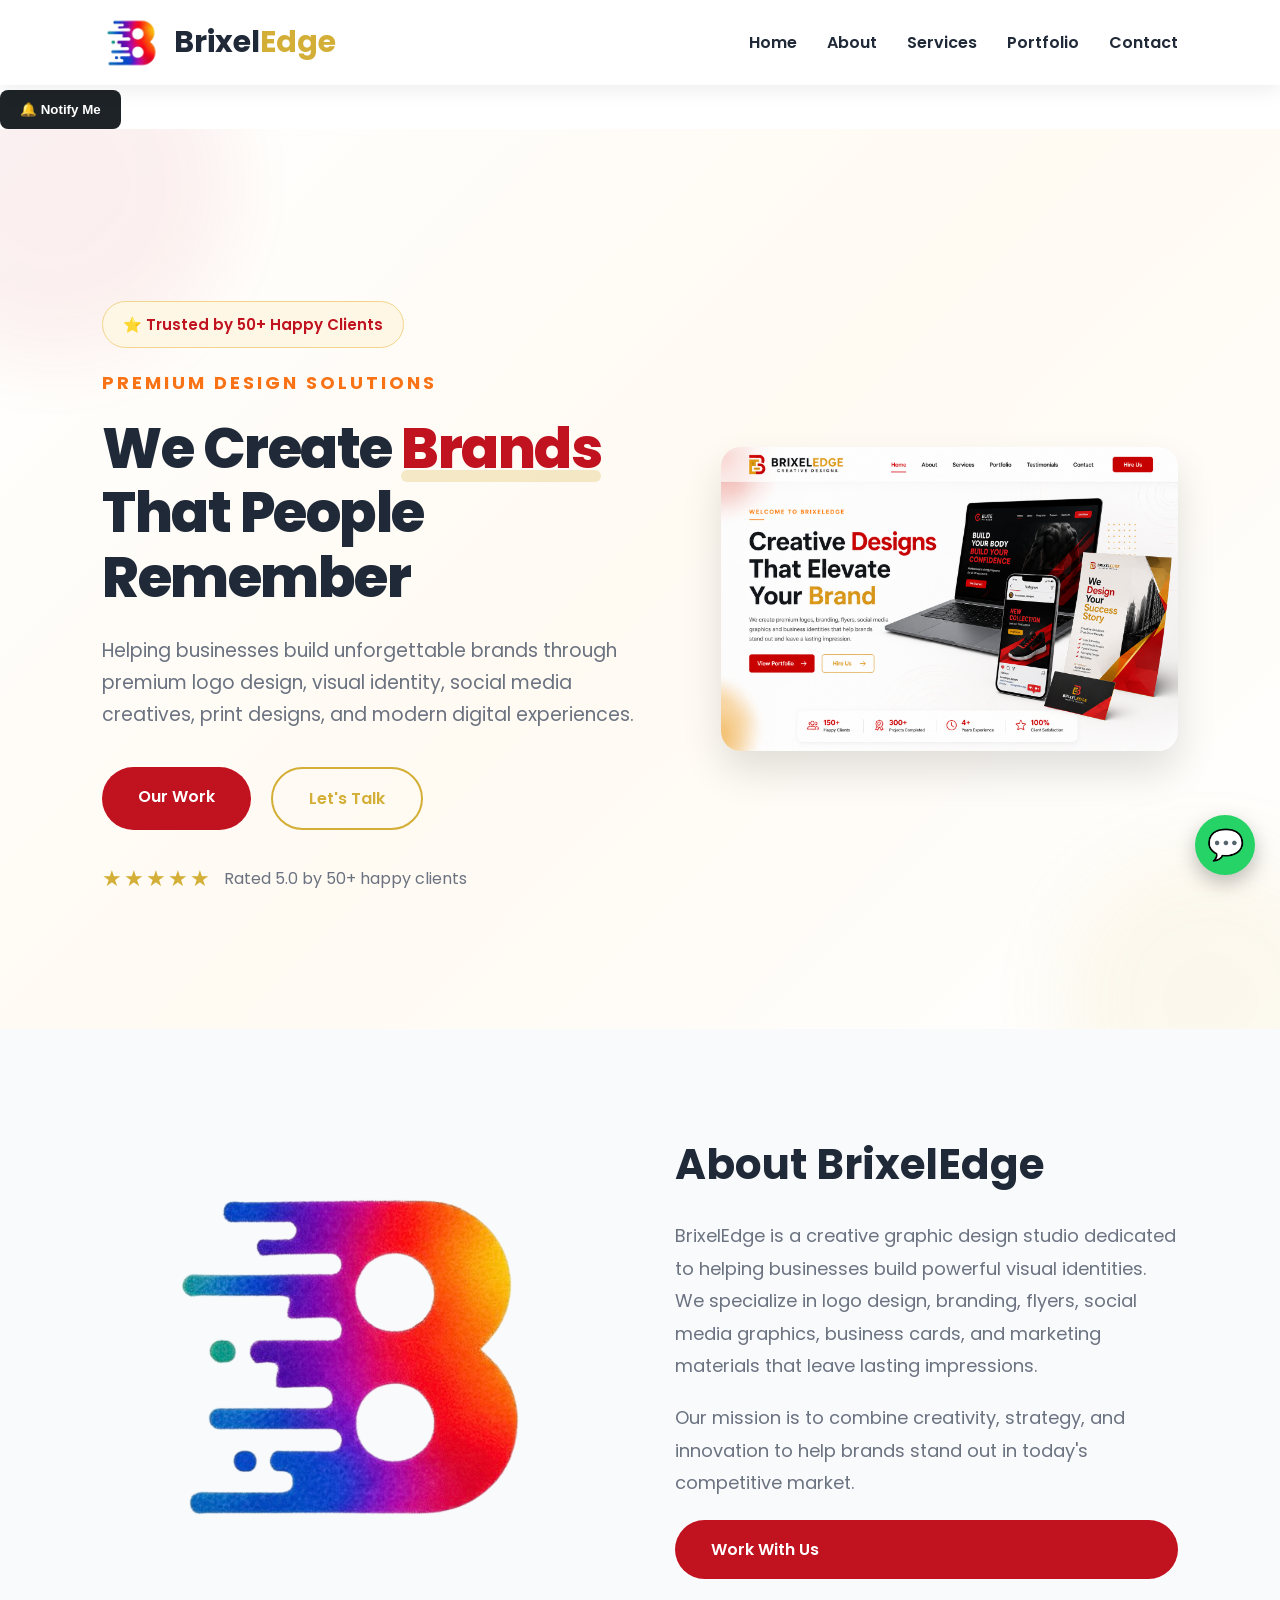
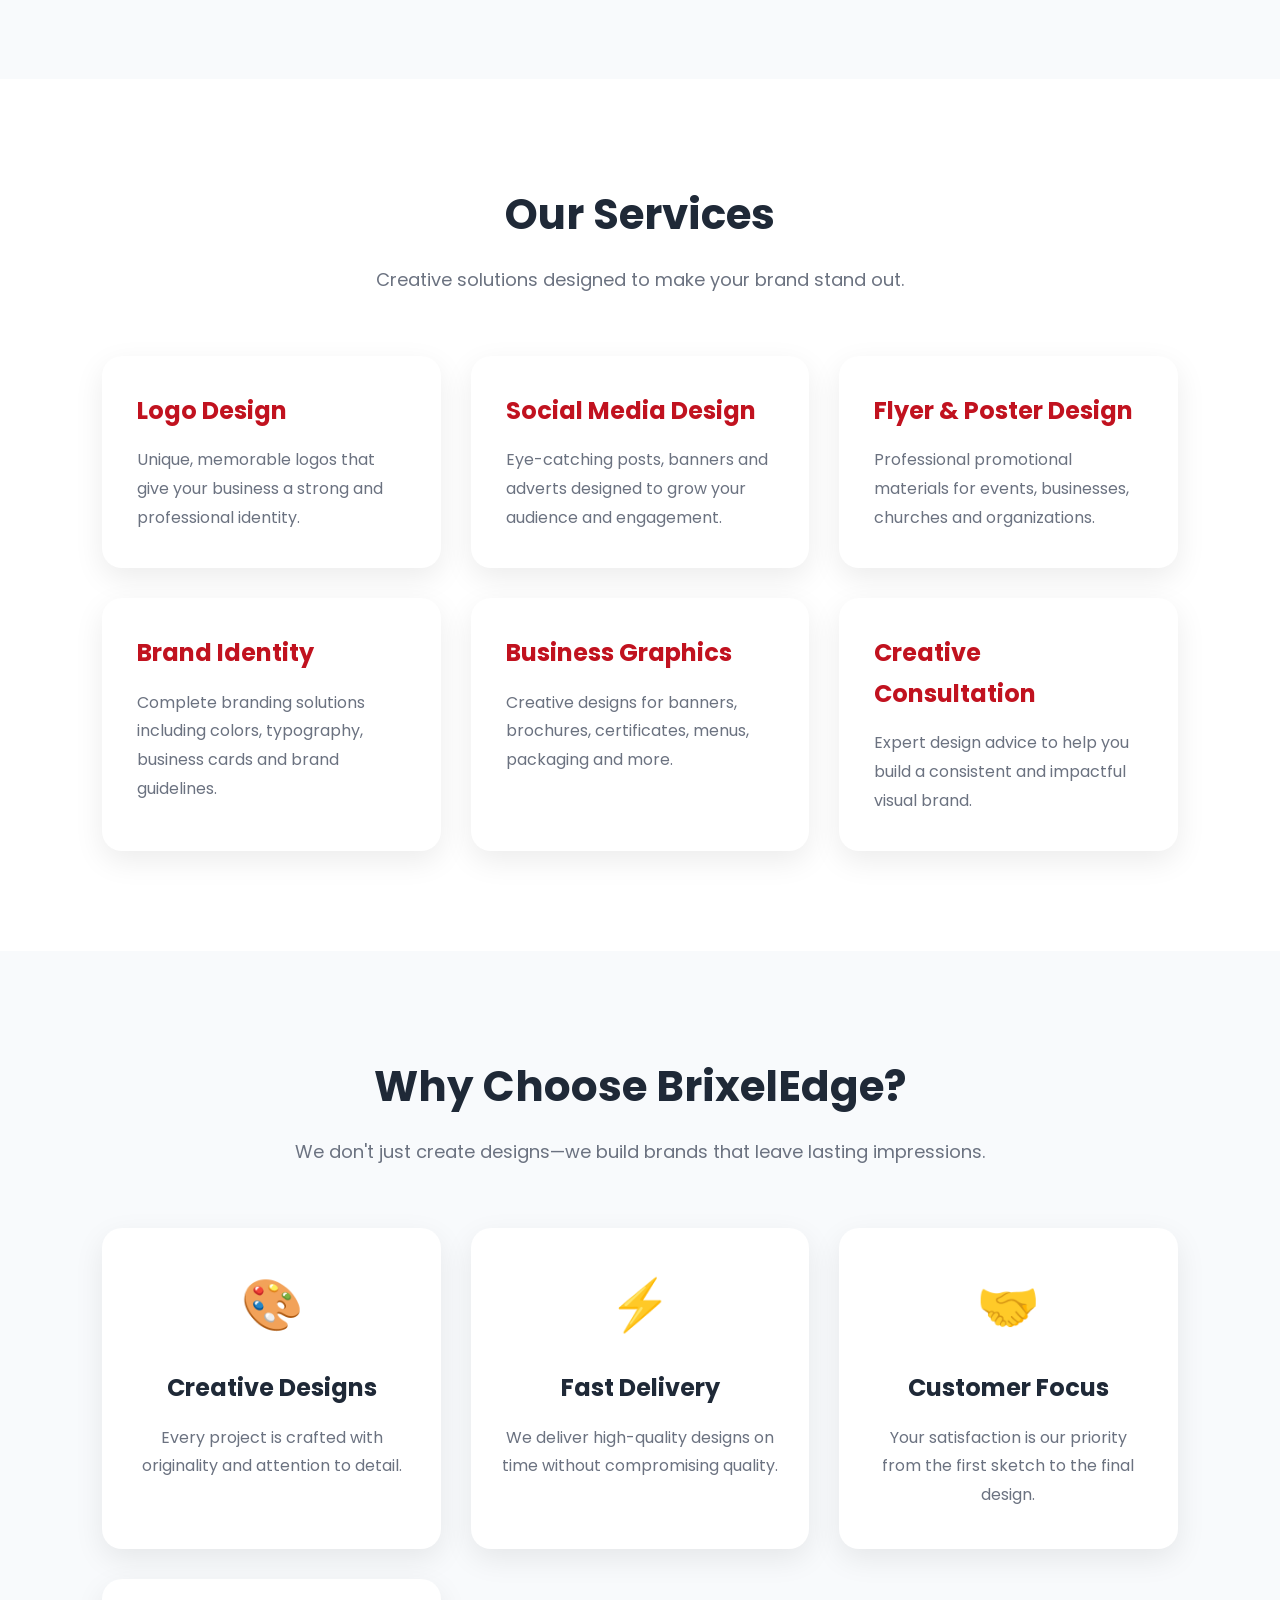
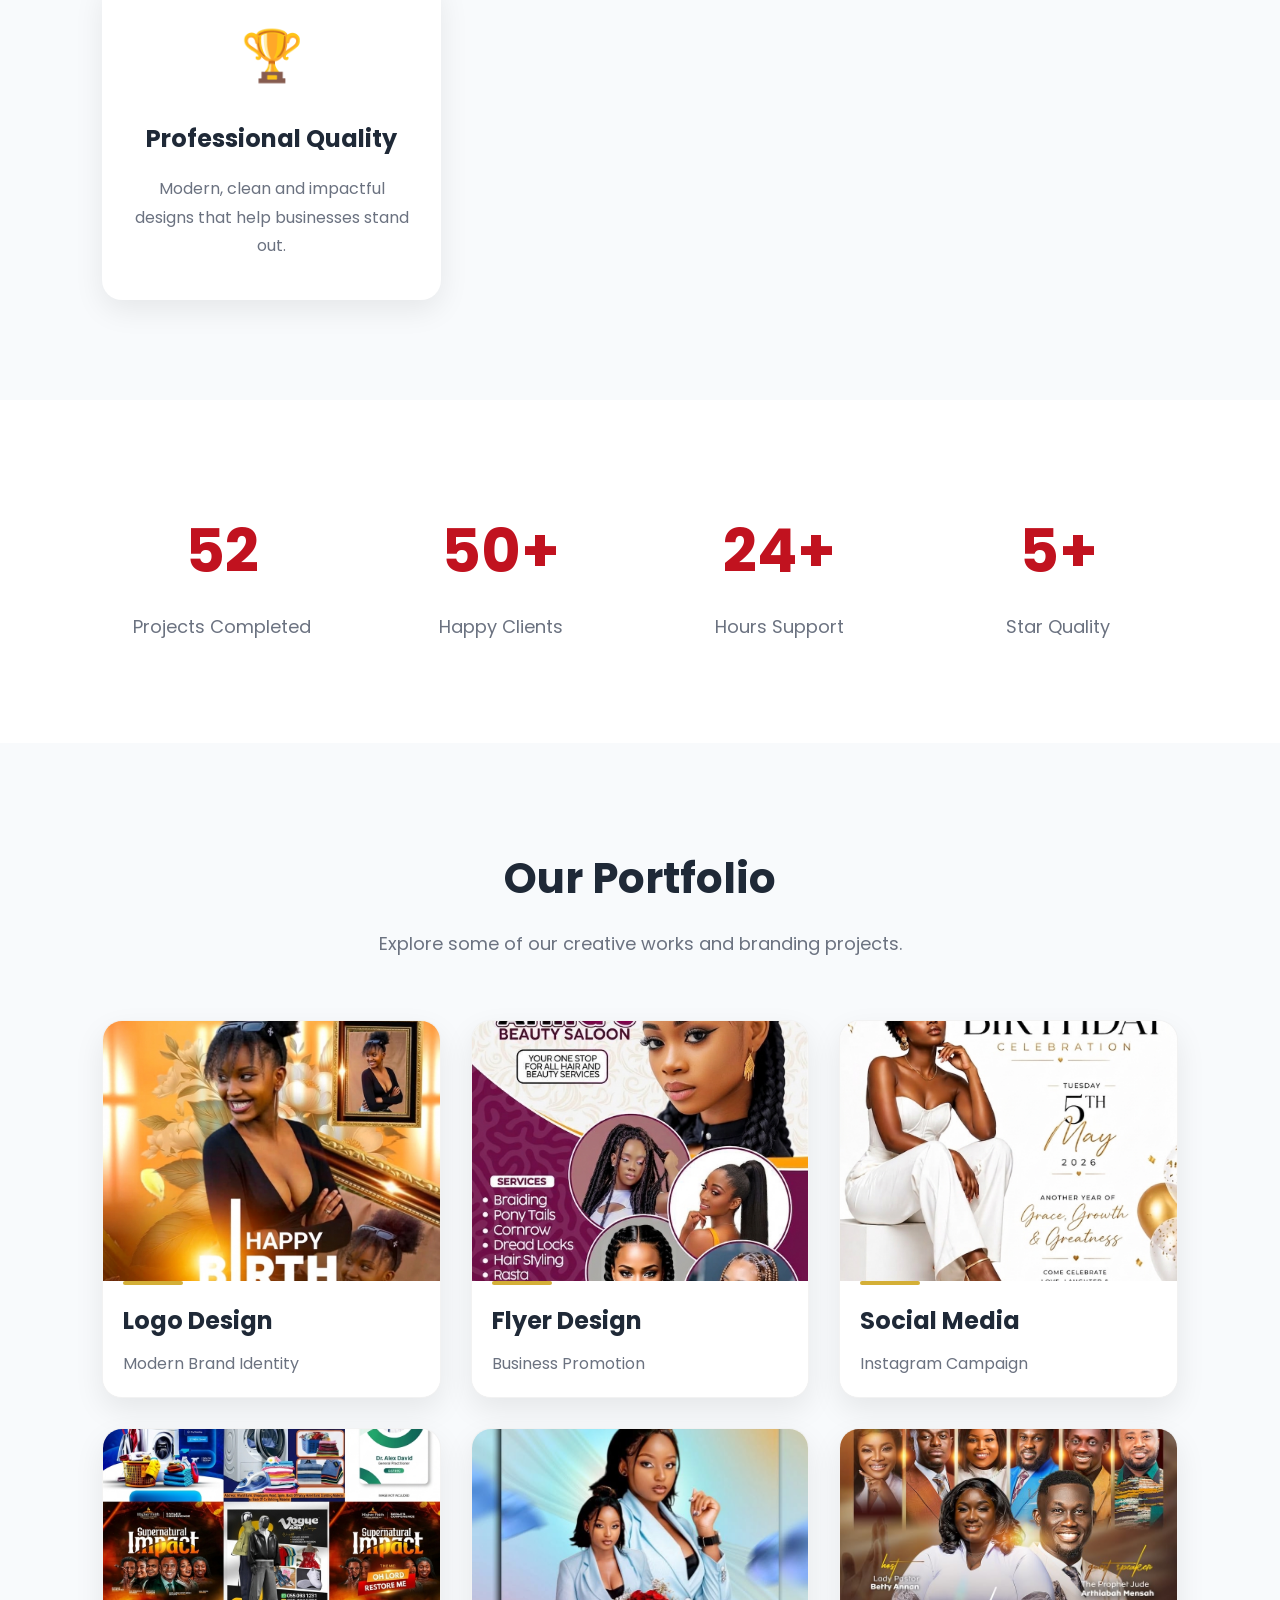
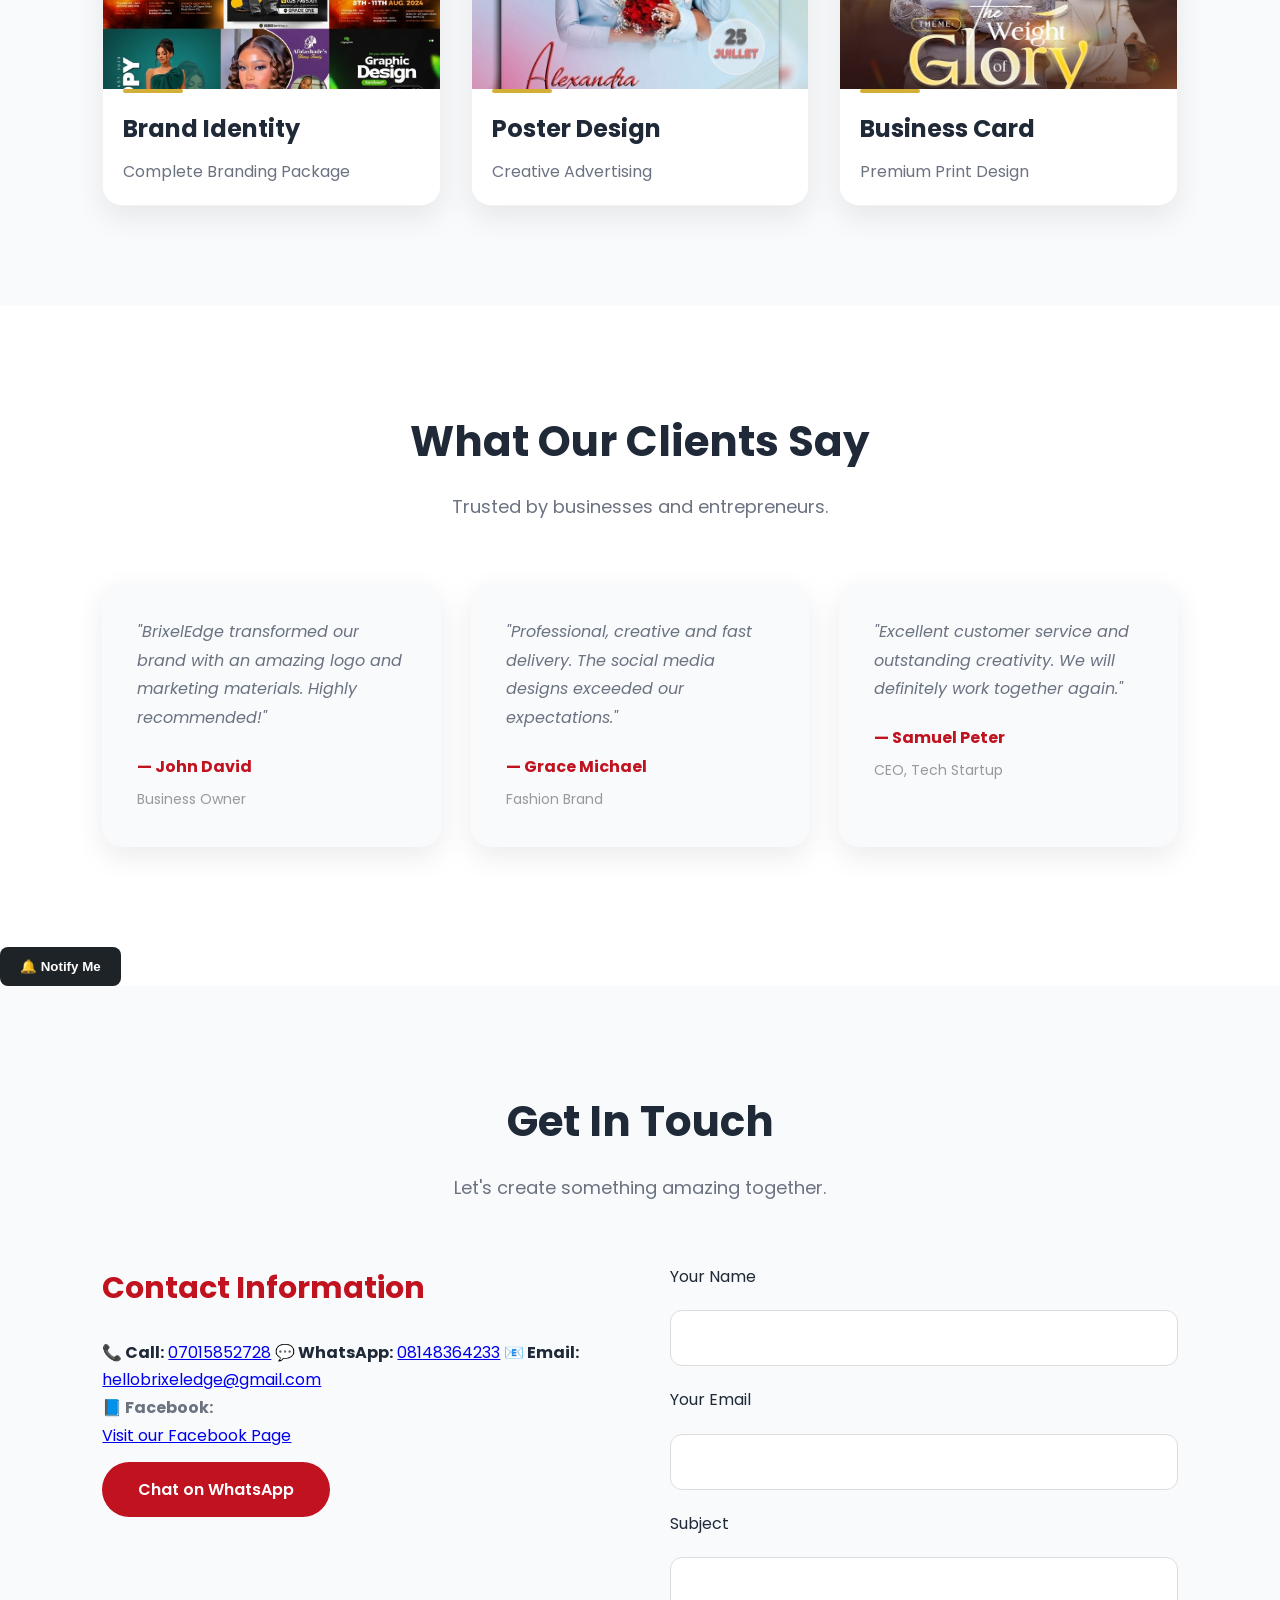
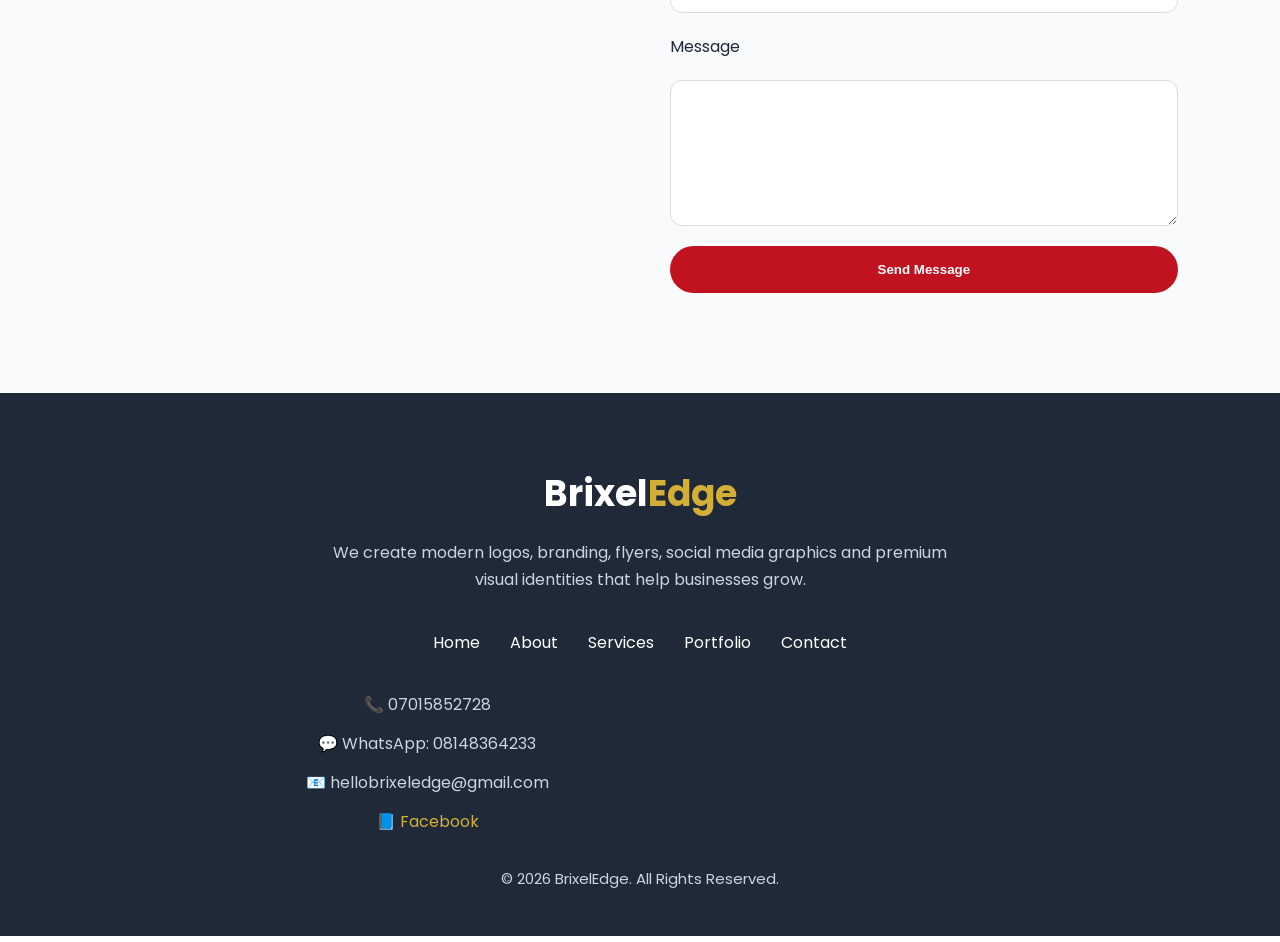
==== commit 2bb6d42f: "Update index-v2.html" ====
--- a/index-v2.html
+++ b/index-v2.html
@@ -383,11 +383,12 @@
 
            <h3>Contact Information</h3>
 
-<p><strong>📞 Call:</strong><br>07015852728</p>
-
-<p><strong>💬 WhatsApp:</strong><br>08148364233</p>
-
-<p><strong>📧 Email:</strong><br>hellobrixeledge@gmail.com</p>
+<strong>📞 Call:</strong> <a href="tel:+2347015852728">07015852728</a>
+
+<strong>💬 WhatsApp:</strong> <a href="tel:+2348148364233">08148364233</a>
+
+<strong>📧 Email:</strong> <a href="mailto:hellobrixeledge@gmail.com">hellobrixeledge@gmail.com</a>
+
 
 <p><strong>📘 Facebook:</strong><br>
 <a href="https://www.facebook.com/share/1DG3oZrETn/?mibextid=wwXIfr" target="_blank">
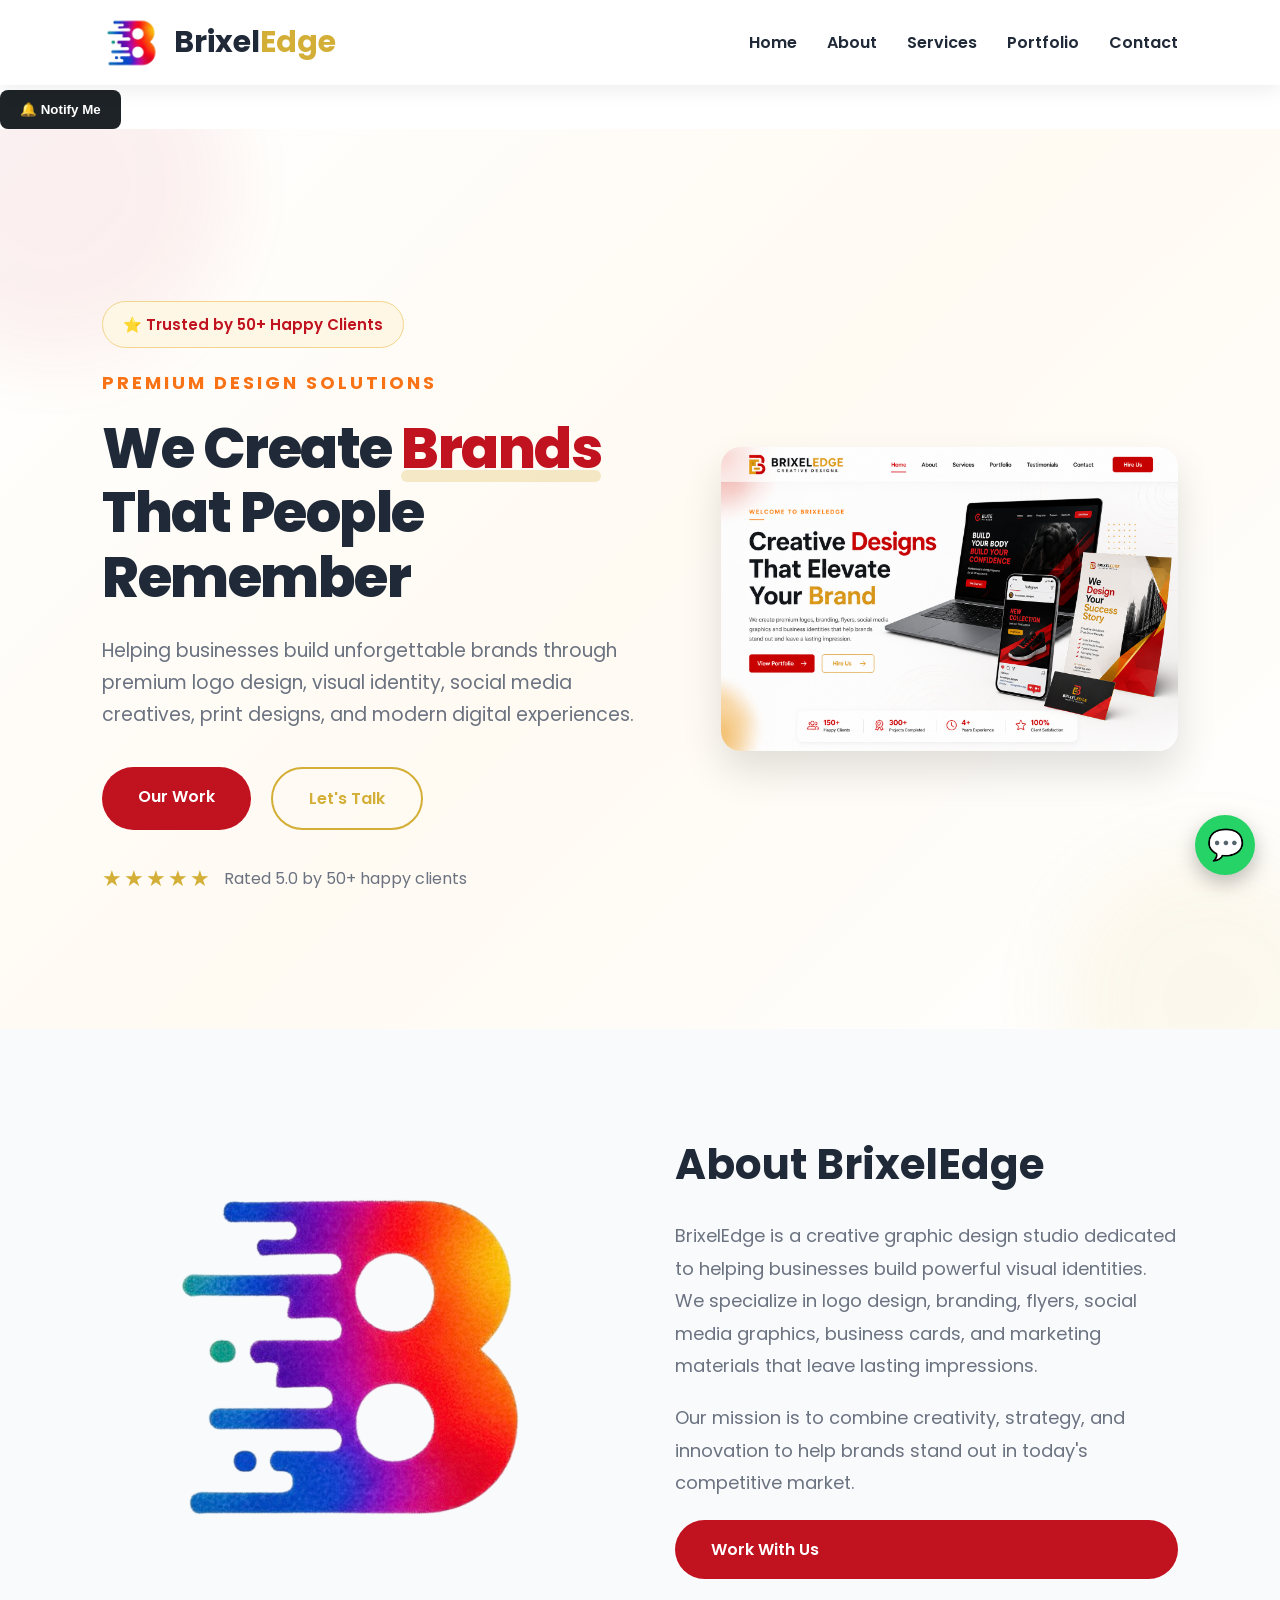
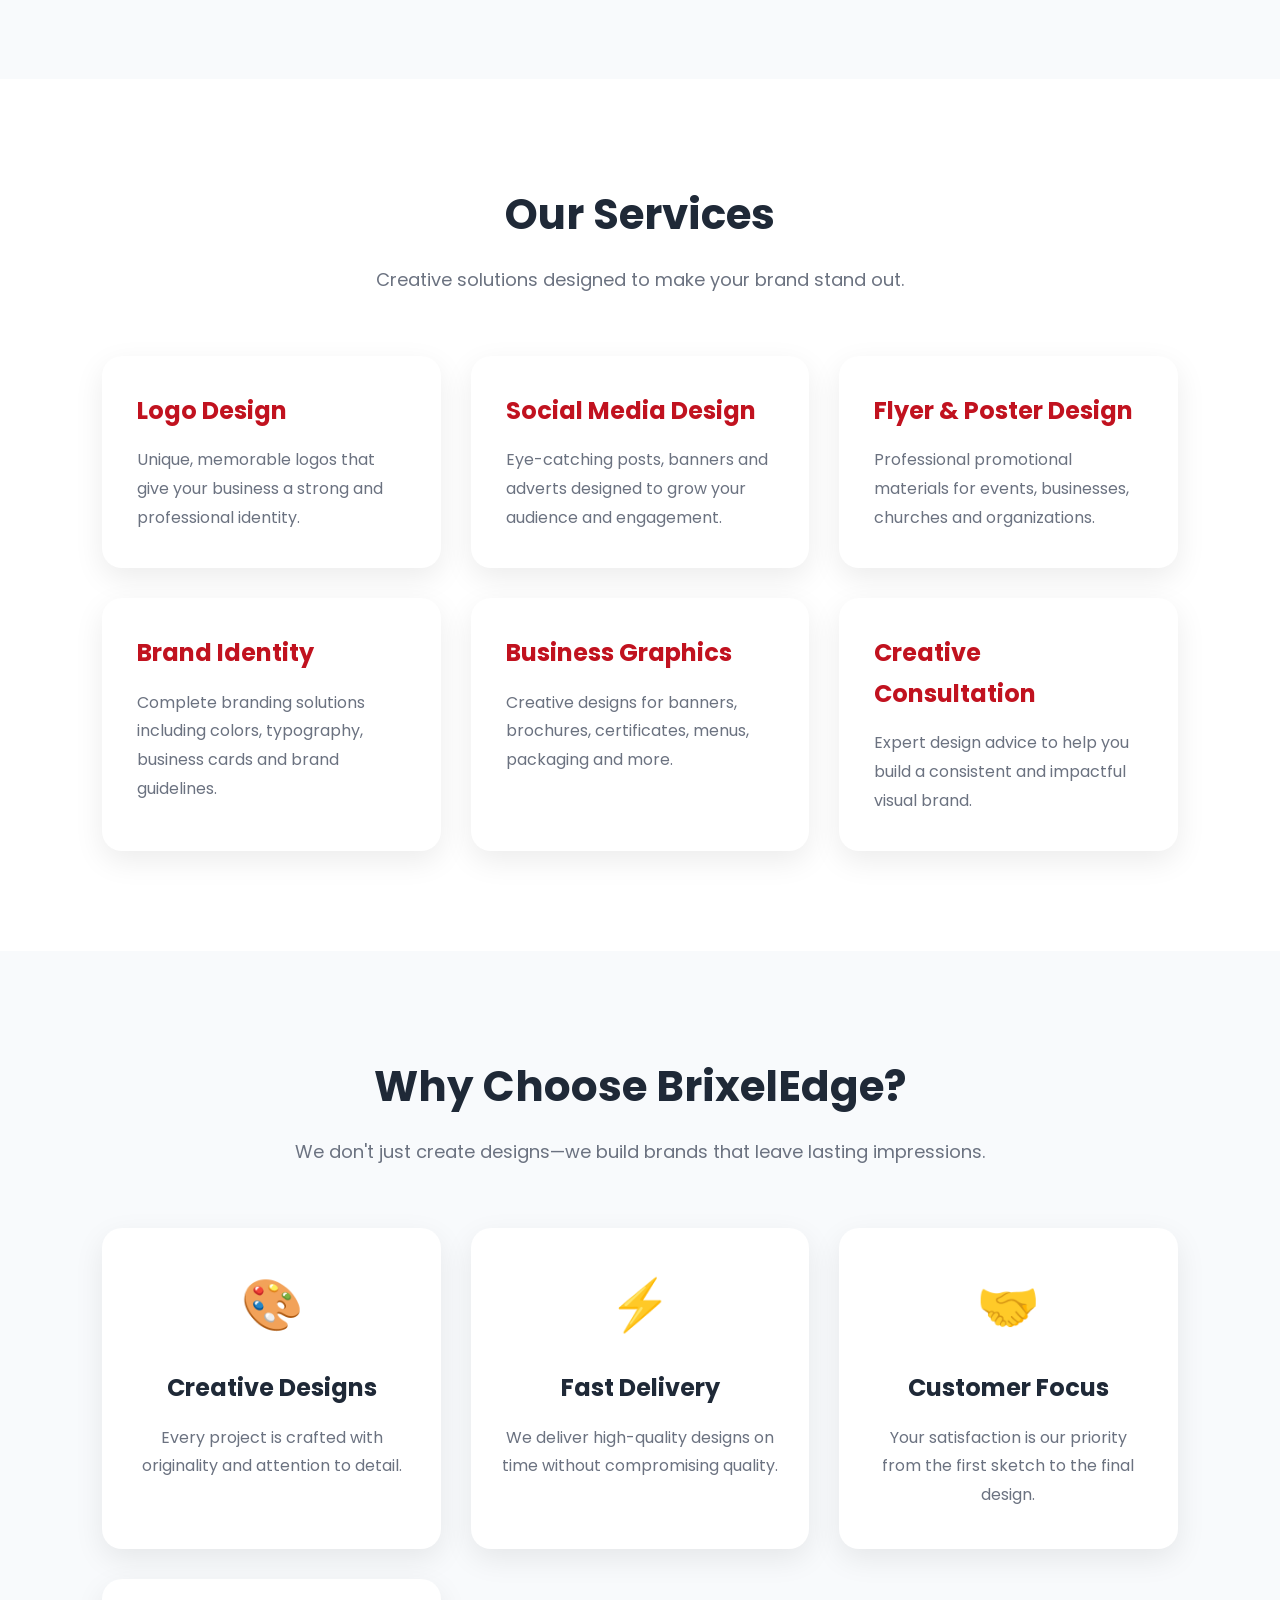
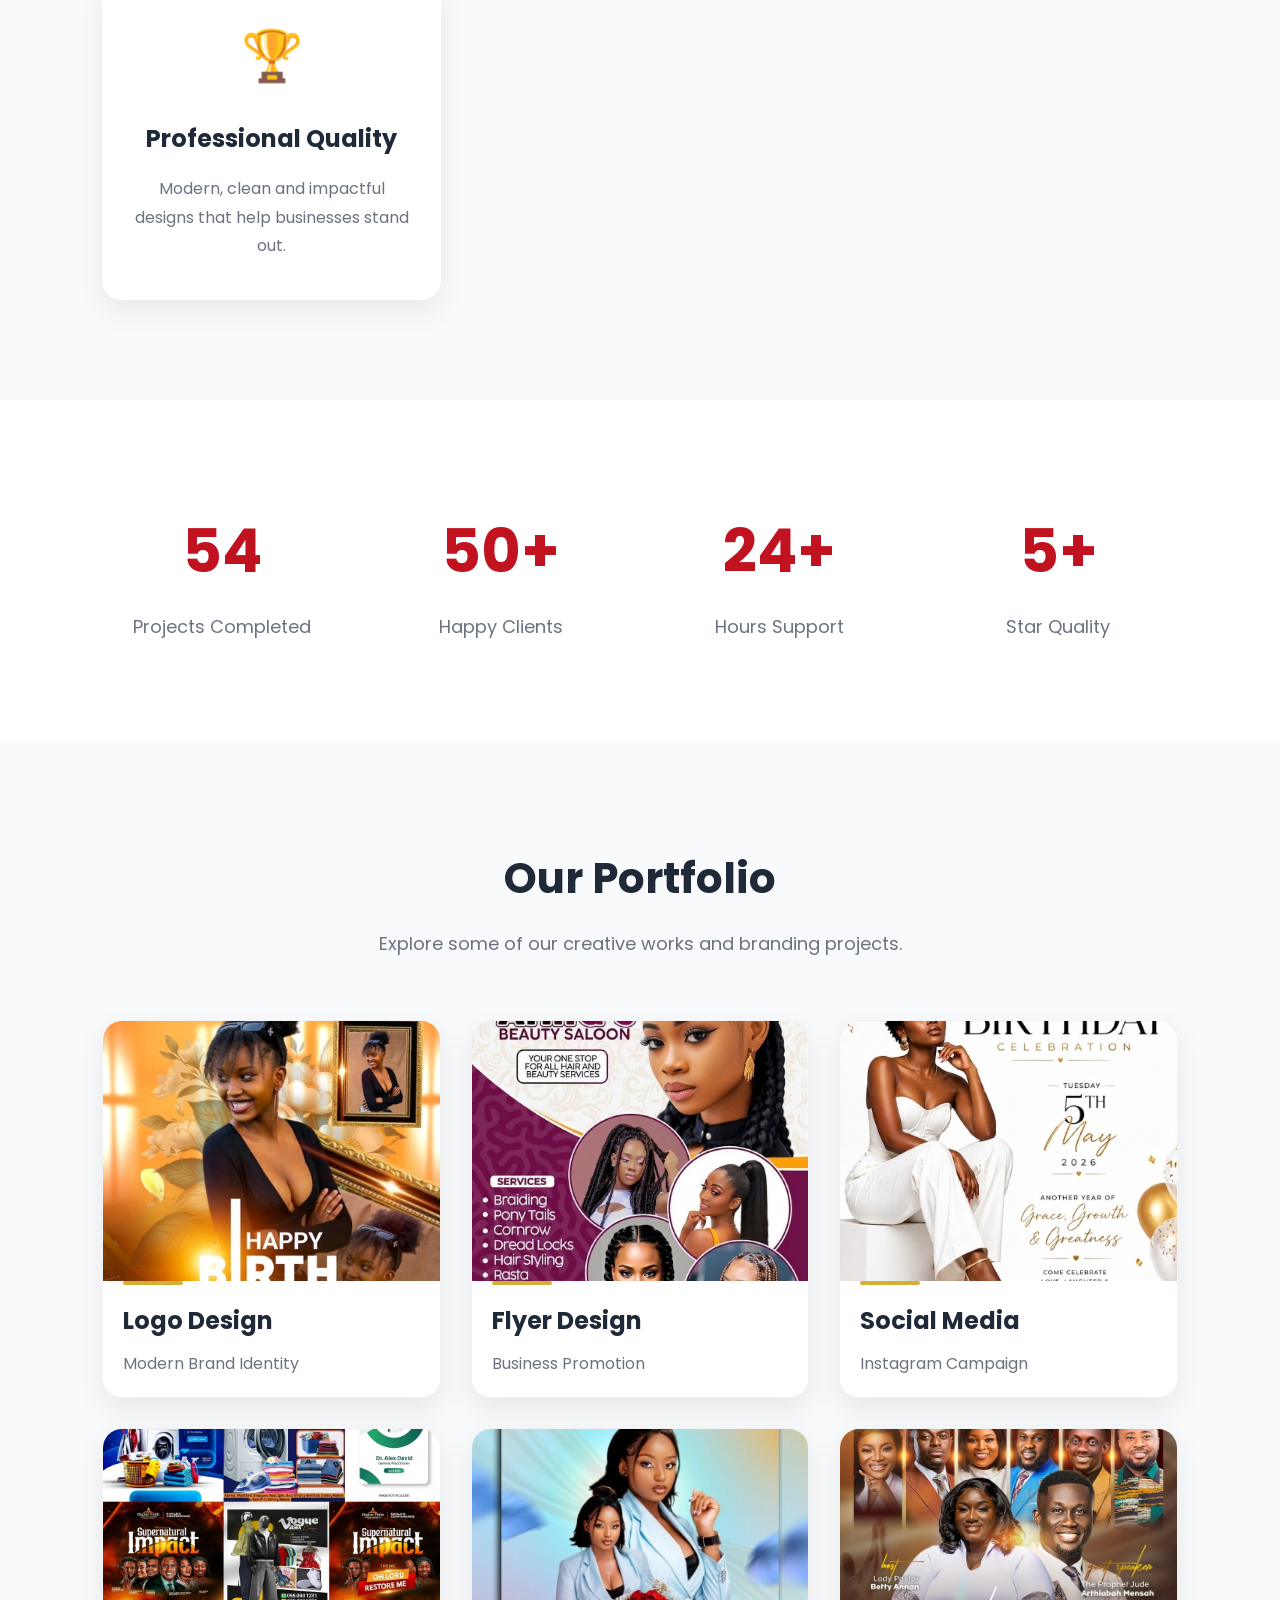
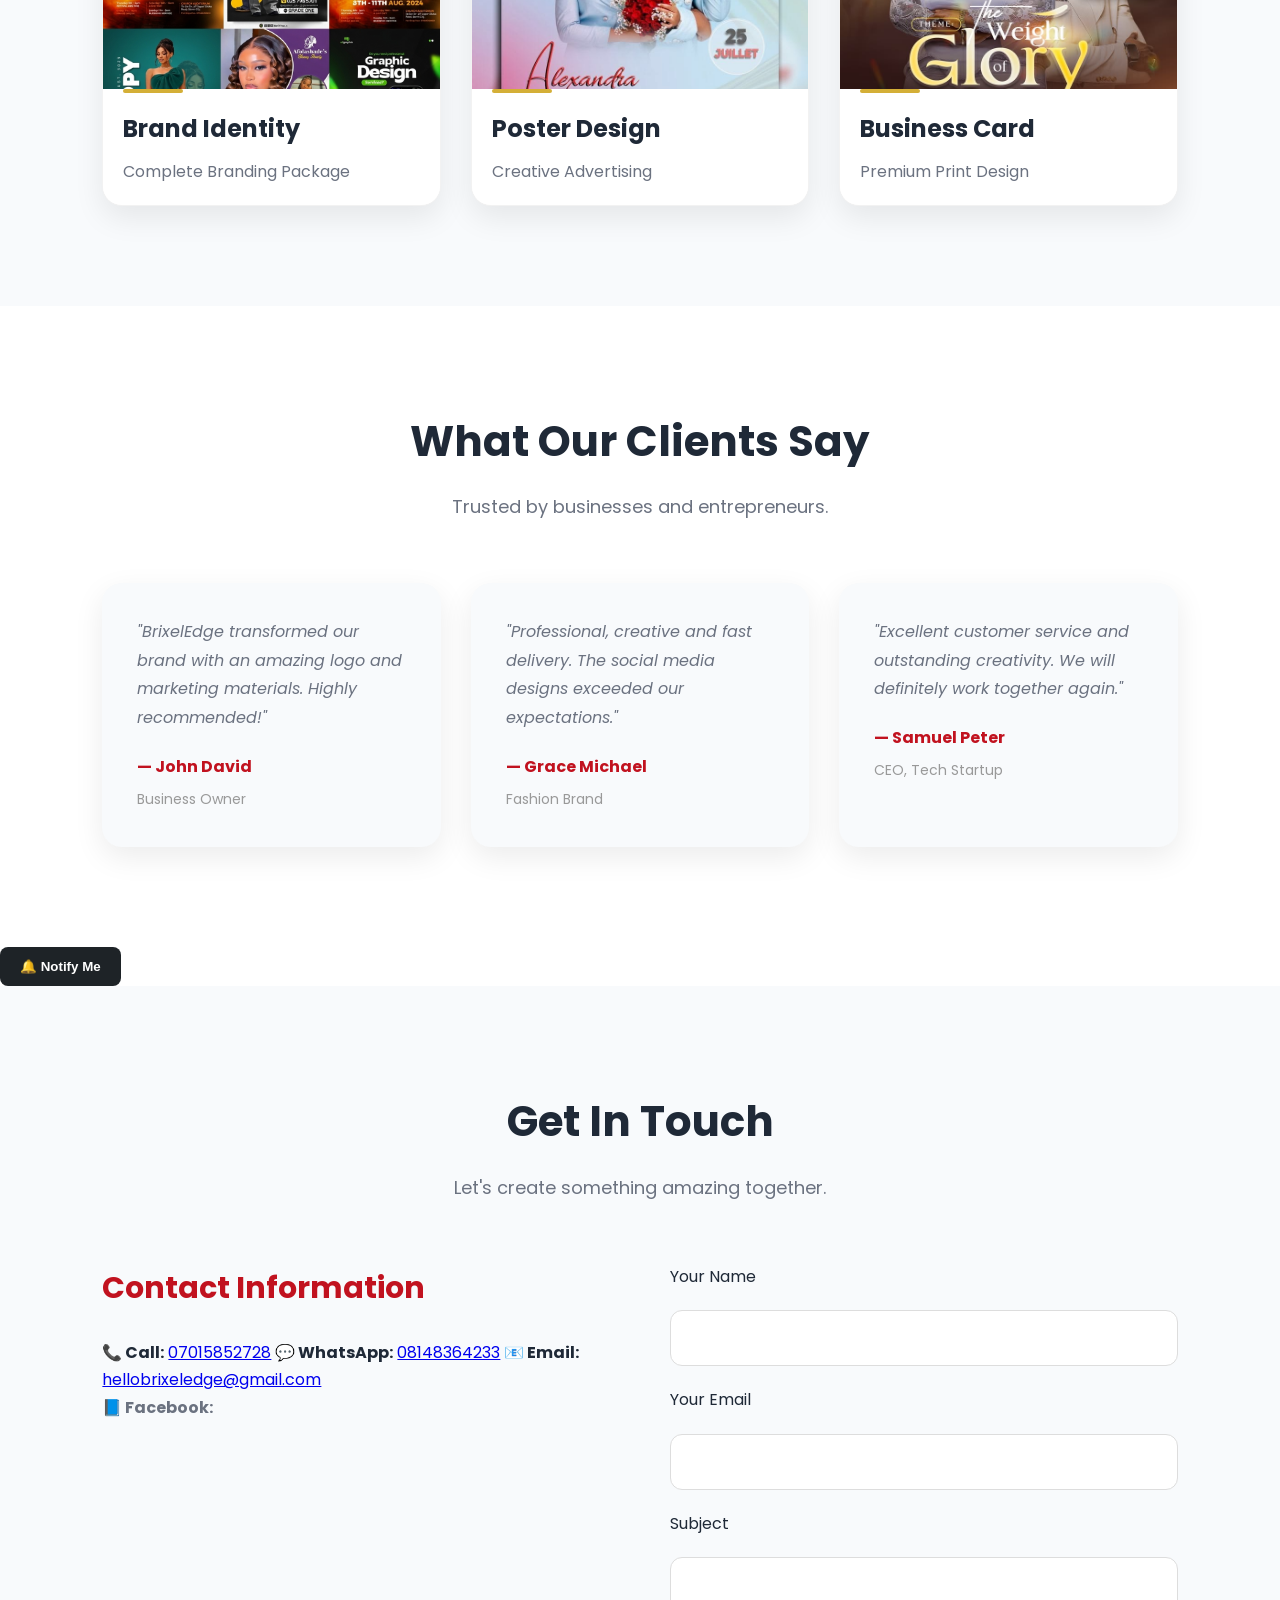
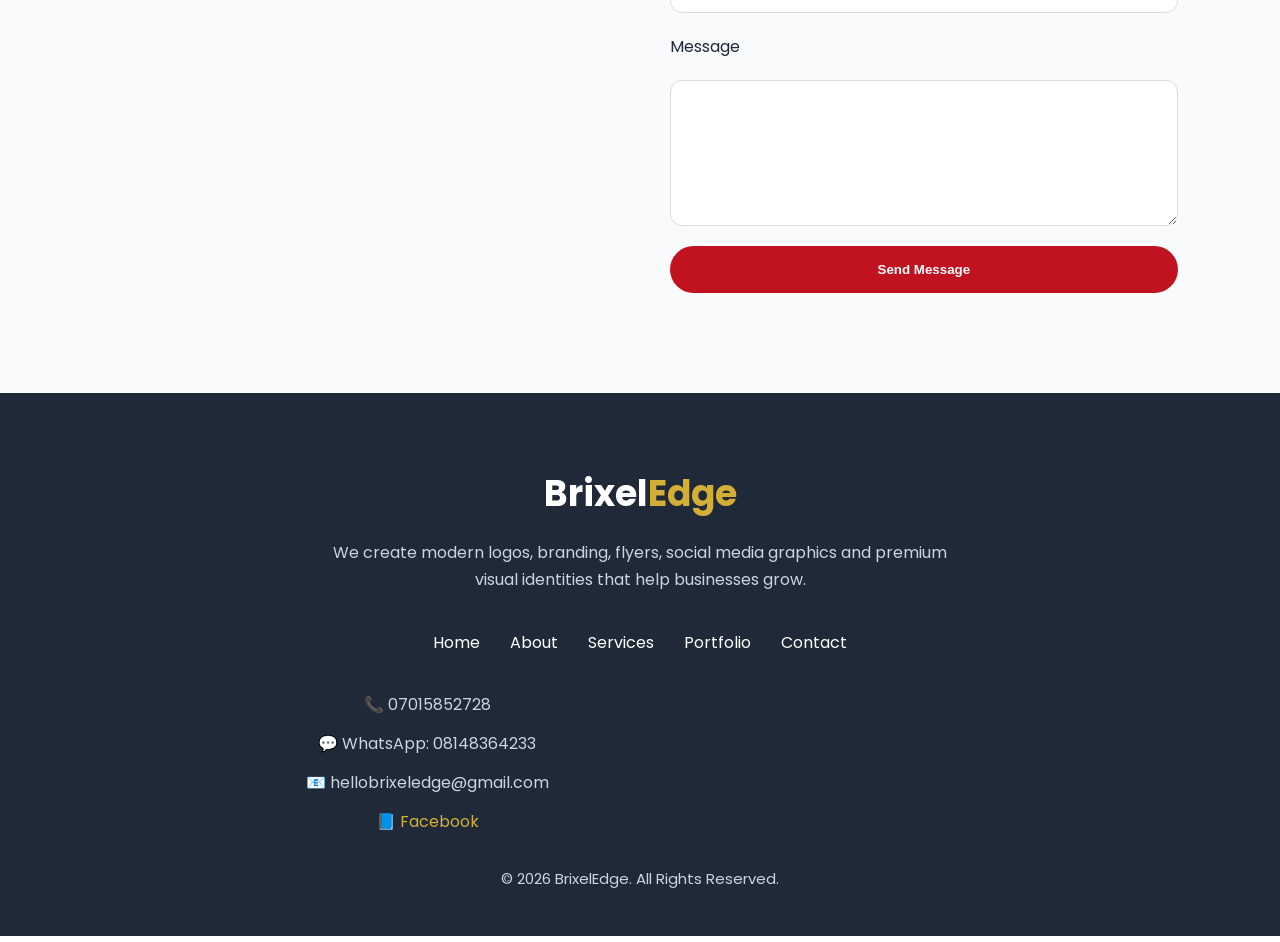
==== commit da2ac30d: "Update index-v2.html" ====
--- a/index-v2.html
+++ b/index-v2.html
@@ -23,6 +23,8 @@
   if ('serviceWorker' in navigator) {
     navigator.serviceWorker.register('sw.js');
   }
+  <link rel="stylesheet" href="https://cdnjs.cloudflare.com/ajax/libs/font-awesome/6.5.1/css/all.min.css">
+
   <meta property="og:title" content="BrixelEdge | Creative Graphic Design Studio">
 <meta property="og:description" content="Premium logo design, branding, flyers, and social media graphics that help businesses build brands people remember.">
 <meta property="og:image" content="https://4gs6776-lang.github.io/Brixel-Graphics/images/logo.png.png">
@@ -391,14 +393,15 @@
 
 
 <p><strong>📘 Facebook:</strong><br>
-<a href="https://www.facebook.com/share/1DG3oZrETn/?mibextid=wwXIfr" target="_blank">
-Visit our Facebook Page
+<a href="https://www.facebook.com/share/1DG3oZrETn/?mibextid=wwXIfr" style="color:#1877F2; font-size:22px;">
+  <i class="fa-brands fa-facebook"></i>
 </a>
-</p>
-
-<a href="https://wa.me/2348148364233" class="btn" target="_blank">
-Chat on WhatsApp
+
+
+<a href="https://wa.me/2348148364233" style="color:#25D366; font-size:22px; margin-right:12px;">
+  <i class="fa-brands fa-whatsapp"></i>
 </a>
+
 
         </div>
 
